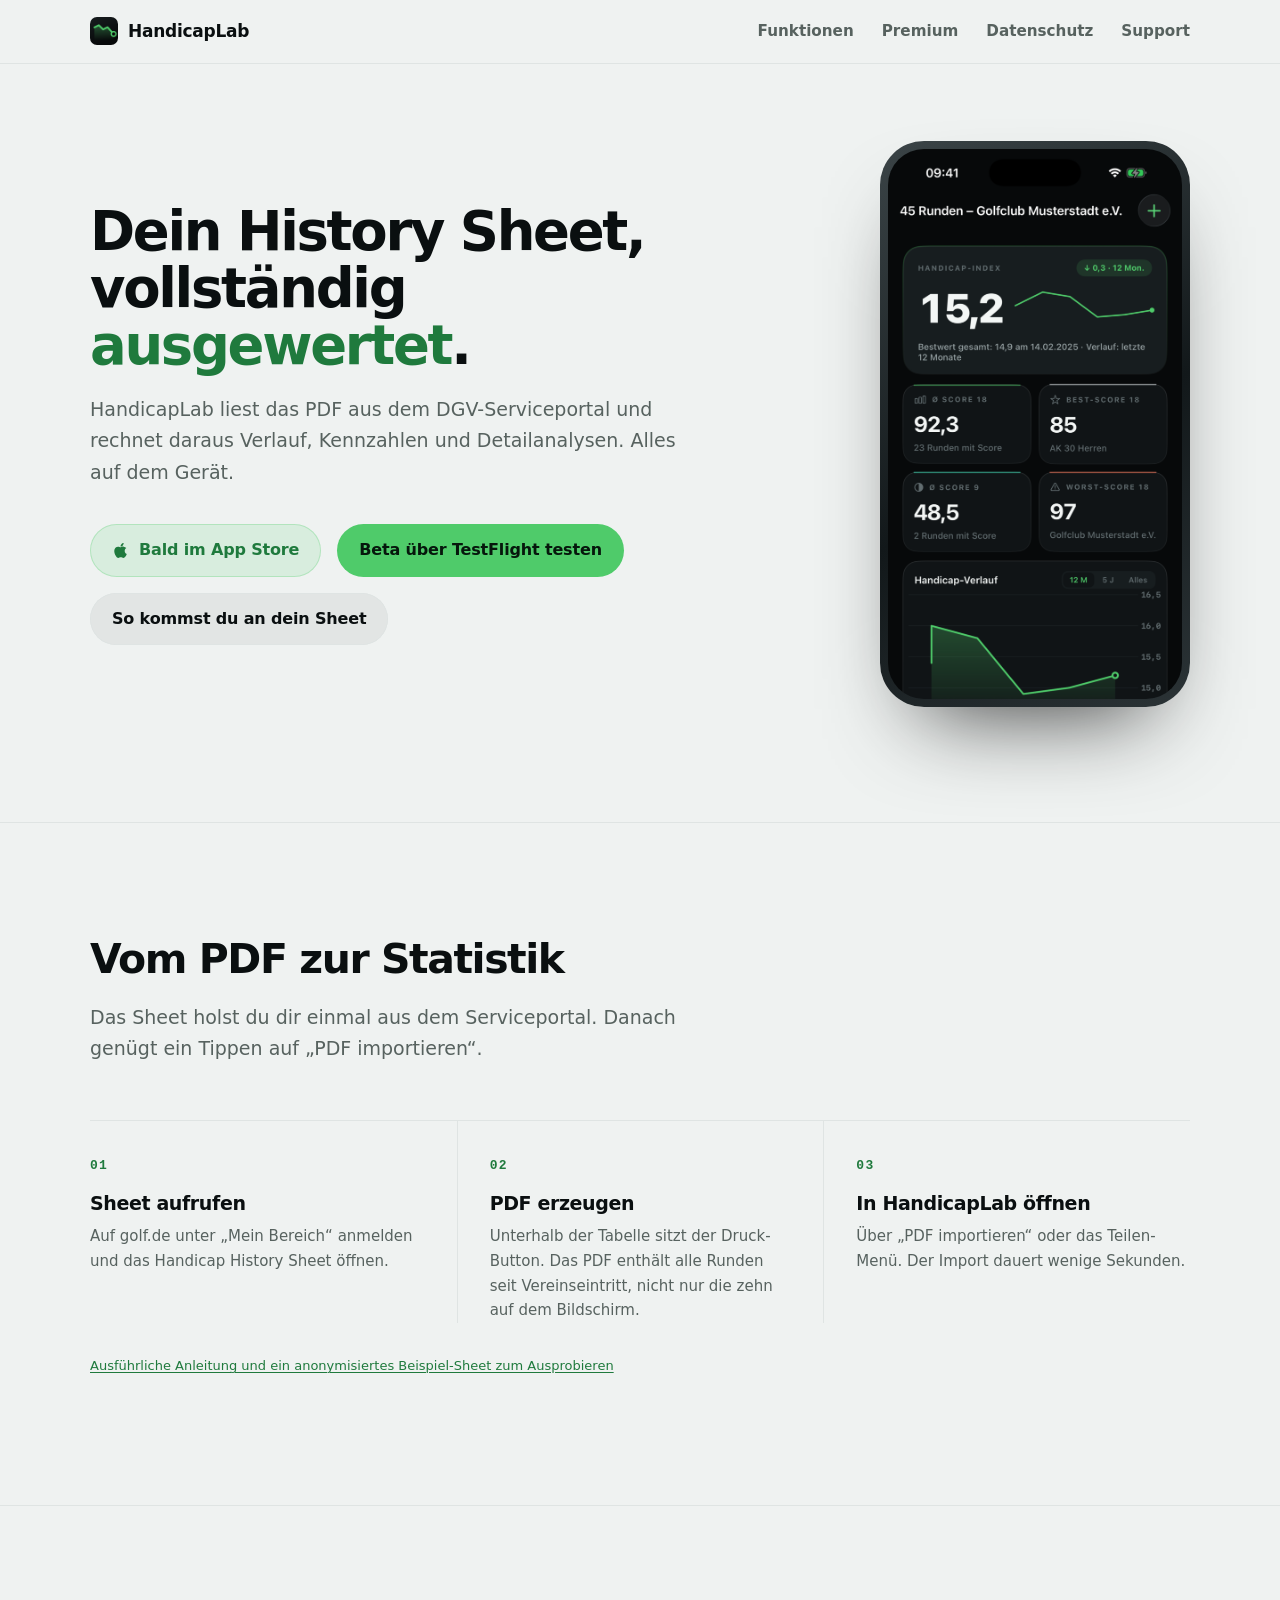
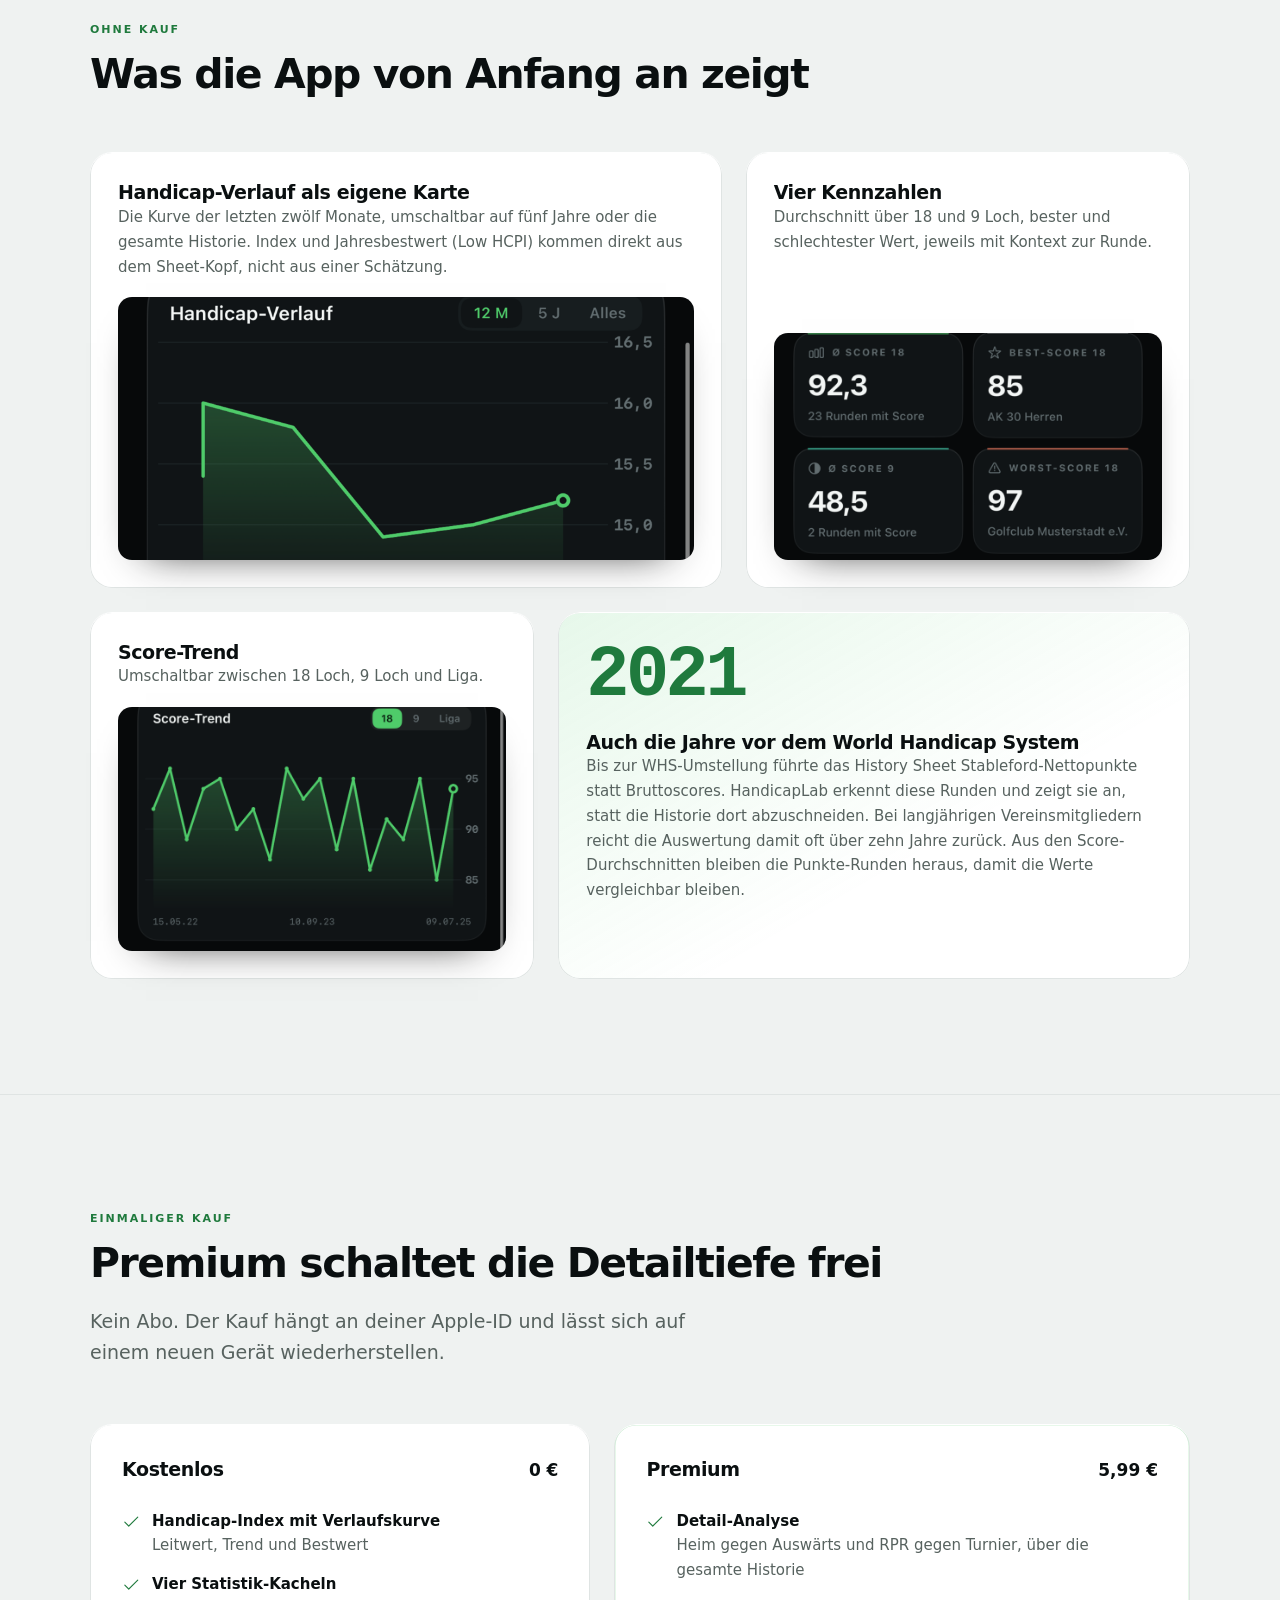
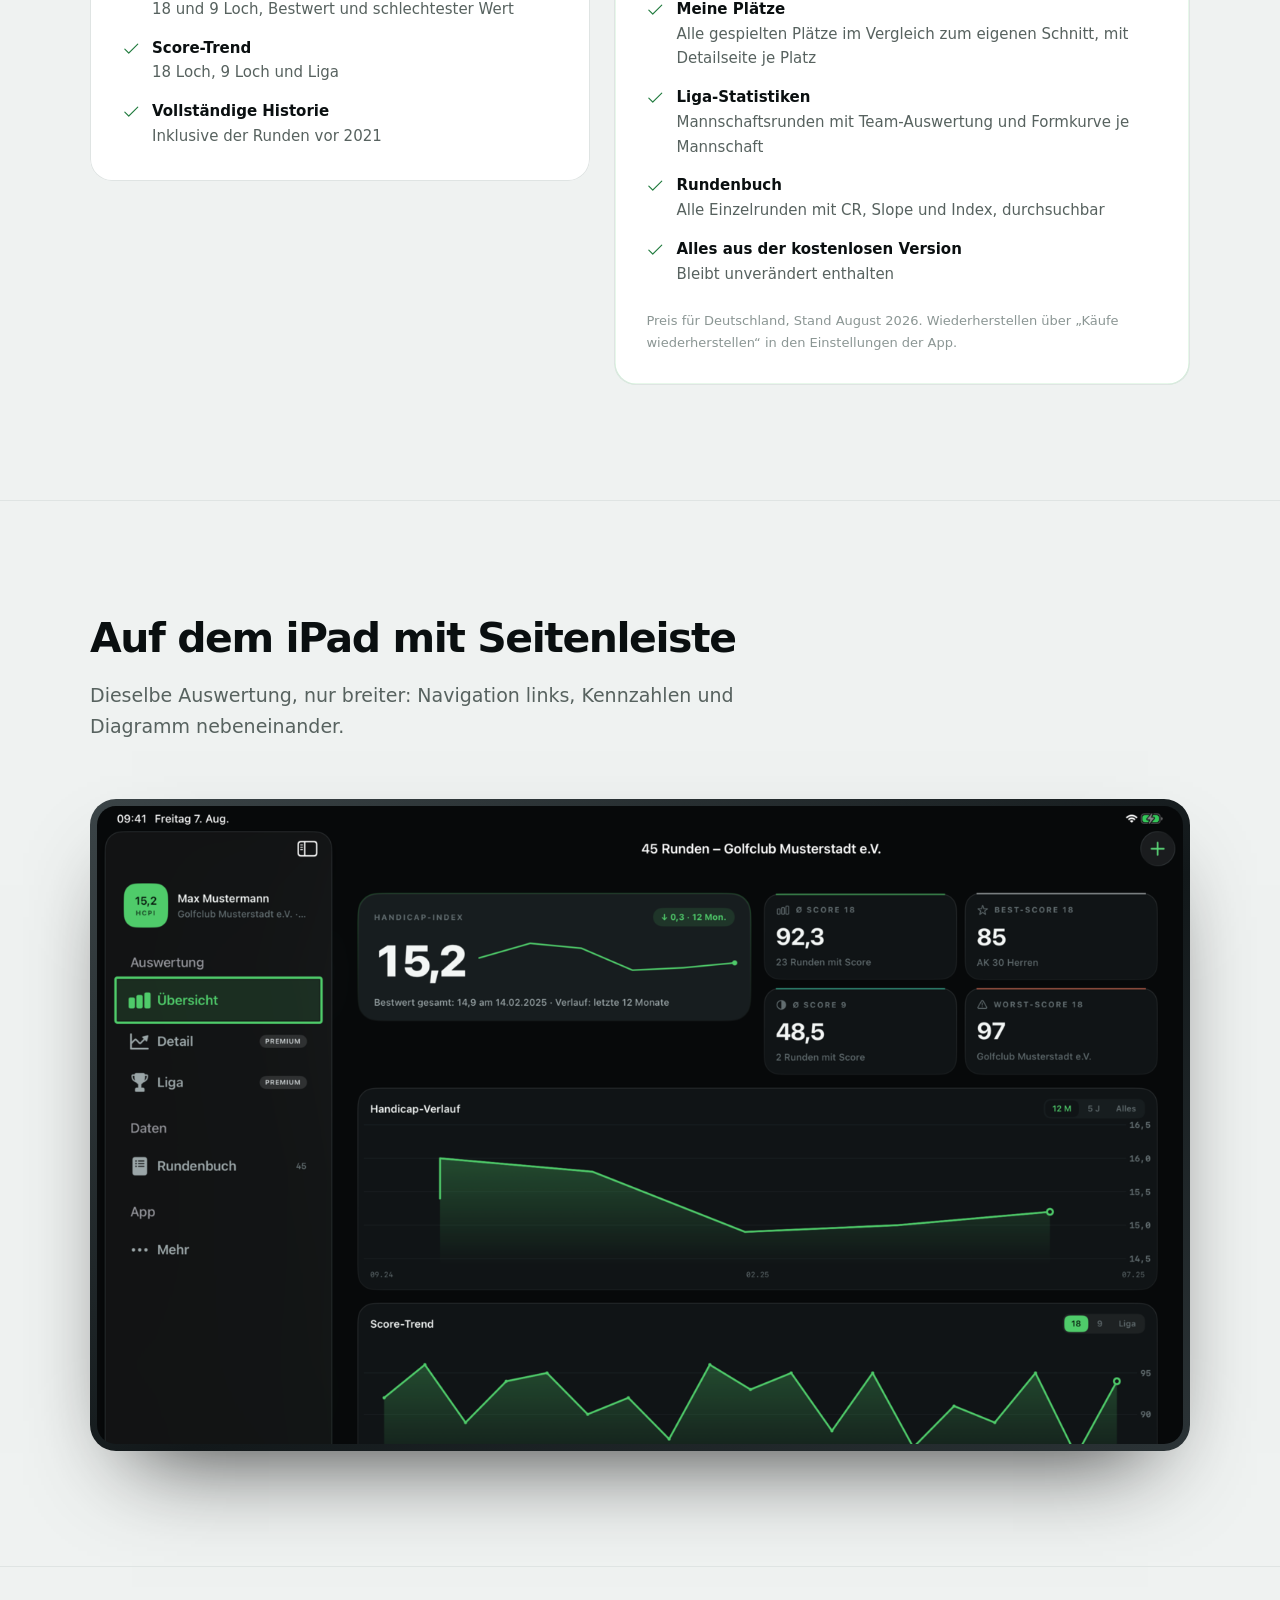
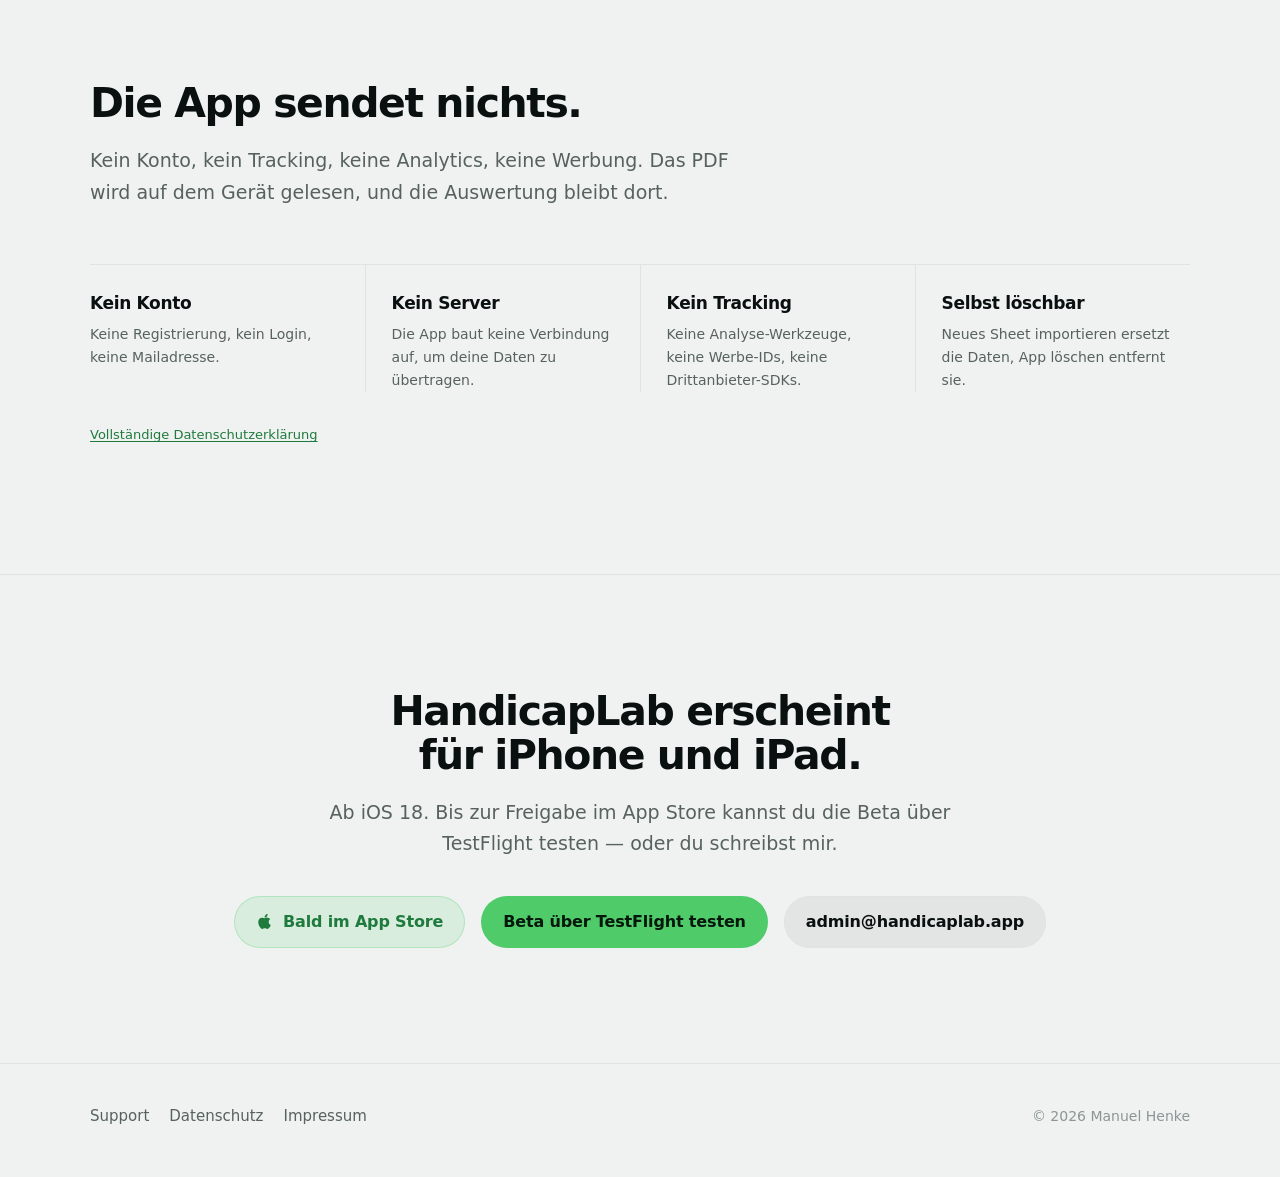
==== index.html @ 14c2784e "fix(web): Jahresbestwert statt Bestwert — Low HCPI ist die 365-Tage-Bestmarke Der zweite Wert im She" ====
<!doctype html>
<html lang="de">
<head>
<meta charset="utf-8">
<meta name="viewport" content="width=device-width,initial-scale=1">
<title>HandicapLab — Golf-Handicap im Überblick</title>
<meta name="description" content="HandicapLab liest dein DGV Handicap History Sheet aus und rechnet daraus deine Statistik: Handicap-Index, Verlaufskurve, Score-Trends und Rundenbuch. Vollständig offline auf iPhone und iPad.">
<link rel="canonical" href="https://handicaplab.app/">
<link rel="icon" href="assets/img/icon-512.png" type="image/png">
<link rel="apple-touch-icon" href="assets/img/icon-180.png">
<meta property="og:type" content="website">
<meta property="og:site_name" content="HandicapLab">
<meta property="og:title" content="HandicapLab — Golf-Handicap im Überblick">
<meta property="og:description" content="Dein DGV Handicap History Sheet, offline ausgewertet auf iPhone und iPad.">
<meta property="og:url" content="https://handicaplab.app/">
<meta property="og:image" content="https://handicaplab.app/assets/img/ipad-uebersicht.png">
<meta property="og:locale" content="de_DE">
<meta name="twitter:card" content="summary_large_image">
<link rel="stylesheet" href="assets/hl.css">
</head>
<body>

<header class="nav">
  <div class="shell">
    <a class="brand" href="./"><img src="assets/img/icon-512.png" alt="" width="28" height="28"><span>HandicapLab</span></a>
    <nav class="nav-links" aria-label="Seitenbereiche">
      <a href="#funktionen">Funktionen</a>
      <a href="#premium">Premium</a>
      <a href="#datenschutz" data-secondary>Datenschutz</a>
      <a href="./support.html">Support</a>
    </nav>
  </div>
</header>

<main>

  <!-- ── Hero ─────────────────────────────────────────────────────────── -->
  <section class="hero">
    <div class="shell">
      <div class="hero-copy rv">
        <h1>Dein History Sheet,<br>vollständig <span>ausgewertet</span>.</h1>
        <p class="lede">HandicapLab liest das PDF aus dem DGV-Serviceportal und rechnet
          daraus Verlauf, Kennzahlen und Detailanalysen. Alles auf dem Gerät.</p>
        <div class="hero-actions">
          <span class="status">
            <svg viewBox="0 0 384 512" fill="currentColor" aria-hidden="true"><path d="M318.7 268.7c-.2-36.7 16.4-64.4 50-84.8-18.8-26.9-47.2-41.7-84.7-44.6-35.5-2.8-74.3 20.7-88.5 20.7-15 0-49.4-19.7-76.4-19.7C63.3 141.2 4 184.8 4 273.5q0 39.3 14.4 81.2c12.8 36.7 59 126.7 107.2 125.2 25.2-.6 43-17.9 75.8-17.9 31.8 0 48.3 17.9 76.4 17.9 48.6-.7 90.4-82.5 102.6-119.3-65.2-30.7-61.7-90-61.7-91.9zm-56.6-164.2c27.3-32.4 24.8-61.9 24-72.5-24.1 1.4-52 16.4-67.9 34.9-17.5 19.8-27.8 44.3-25.6 71.9 26.1 2 49.9-11.4 69.5-34.3z"/></svg>
            Bald im App&nbsp;Store
          </span>
          <a class="btn btn-primary" href="https://testflight.apple.com/join/F59MrRtS">Beta über TestFlight testen</a>
          <a class="btn btn-ghost" href="./support.html">So kommst du an dein Sheet</a>
        </div>
      </div>
      <div class="hero-art rv" style="--i:1">
        <div class="device">
          <img src="assets/img/iphone-uebersicht.png" width="660" height="1235"
               alt="Übersicht in HandicapLab: Handicap-Index 15,2, vier Statistik-Kacheln und die Verlaufskarte über zwölf Monate.">
        </div>
      </div>
    </div>
  </section>

  <!-- ── Import ───────────────────────────────────────────────────────── -->
  <section id="import">
    <div class="shell">
      <div class="rv">
        <h2>Vom PDF zur Statistik</h2>
        <p class="lede">Das Sheet holst du dir einmal aus dem Serviceportal. Danach genügt
          ein Tippen auf „PDF importieren“.</p>
      </div>
      <div class="steps">
        <div class="step rv"><span class="n">01</span>
          <h3>Sheet aufrufen</h3>
          <p>Auf golf.de unter „Mein Bereich“ anmelden und das Handicap History Sheet öffnen.</p>
        </div>
        <div class="step rv" style="--i:1"><span class="n">02</span>
          <h3>PDF erzeugen</h3>
          <p>Unterhalb der Tabelle sitzt der Druck-Button. Das PDF enthält alle Runden seit
            Vereinseintritt, nicht nur die zehn auf dem Bildschirm.</p>
        </div>
        <div class="step rv" style="--i:2"><span class="n">03</span>
          <h3>In HandicapLab öffnen</h3>
          <p>Über „PDF importieren“ oder das Teilen-Menü. Der Import dauert wenige Sekunden.</p>
        </div>
      </div>
      <p class="tiny rv" style="margin-top:2rem"><a href="./support.html">Ausführliche Anleitung
        und ein anonymisiertes Beispiel-Sheet zum Ausprobieren</a></p>
    </div>
  </section>

  <!-- ── Funktionen (kostenlos) ───────────────────────────────────────── -->
  <section id="funktionen">
    <div class="shell">
      <div class="rv">
        <span class="eyebrow">Ohne Kauf</span>
        <h2>Was die App von Anfang an zeigt</h2>
      </div>
      <div class="bento">

        <article class="cell cell-lead rv">
          <div>
            <h3>Handicap-Verlauf als eigene Karte</h3>
            <p>Die Kurve der letzten zwölf Monate, umschaltbar auf fünf Jahre oder die gesamte Historie. Index und Jahresbestwert (Low HCPI) kommen direkt aus dem Sheet-Kopf, nicht aus einer Schätzung.</p>
          </div>
          <figure><img src="assets/img/crop-hcpi.png" width="900" height="410"
            alt="Handicap-Verlaufskarte: Kurve des Index über die letzten zwölf Monate."></figure>
        </article>

        <article class="cell cell-b rv" style="--i:1">
          <div>
            <h3>Vier Kennzahlen</h3>
            <p>Durchschnitt über 18 und 9 Loch, bester und schlechtester Wert, jeweils mit
              Kontext zur Runde.</p>
          </div>
          <figure><img src="assets/img/crop-kacheln.png" width="900" height="526"
            alt="Vier Statistik-Kacheln: Ø Score 18, bester 18, Ø Score 9 und schlechtester Wert."></figure>
        </article>

        <article class="cell cell-c rv" style="--i:2">
          <div>
            <h3>Score-Trend</h3>
            <p>Umschaltbar zwischen 18 Loch, 9 Loch und Liga.</p>
          </div>
          <figure><img src="assets/img/crop-trend.png" width="900" height="565"
            alt="Score-Trend-Diagramm mit Umschalter für 18 Loch, 9 Loch und Liga."></figure>
        </article>

        <article class="cell cell-d rv" style="--i:3">
          <span class="big mono">2021</span>
          <div>
            <h3>Auch die Jahre vor dem World Handicap System</h3>
            <p>Bis zur WHS-Umstellung führte das History Sheet Stableford-Nettopunkte statt
              Bruttoscores. HandicapLab erkennt diese Runden und zeigt sie an, statt die
              Historie dort abzuschneiden. Bei langjährigen Vereinsmitgliedern reicht die
              Auswertung damit oft über zehn Jahre zurück. Aus den Score-Durchschnitten
              bleiben die Punkte-Runden heraus, damit die Werte vergleichbar bleiben.</p>
          </div>
        </article>

      </div>
    </div>
  </section>

  <!-- ── Premium ──────────────────────────────────────────────────────── -->
  <section id="premium">
    <div class="shell">
      <div class="rv">
        <span class="eyebrow">Einmaliger Kauf</span>
        <h2>Premium schaltet die Detailtiefe frei</h2>
        <p class="lede">Kein Abo. Der Kauf hängt an deiner Apple-ID und lässt sich auf einem
          neuen Gerät wiederherstellen.</p>
      </div>
      <div class="plans">

        <div class="plan rv">
          <div class="plan-head">
            <h3>Kostenlos</h3>
            <span class="plan-price">0 €</span>
          </div>
          <ul>
            <li><svg viewBox="0 0 256 256" fill="currentColor" aria-hidden="true"><path d="M229.66,77.66l-128,128a8,8,0,0,1-11.32,0l-56-56a8,8,0,0,1,11.32-11.32L96,188.69,218.34,66.34a8,8,0,0,1,11.32,11.32Z"/></svg><span><b>Handicap-Index mit Verlaufskurve</b>Leitwert, Trend und Bestwert</span></li>
            <li><svg viewBox="0 0 256 256" fill="currentColor" aria-hidden="true"><path d="M229.66,77.66l-128,128a8,8,0,0,1-11.32,0l-56-56a8,8,0,0,1,11.32-11.32L96,188.69,218.34,66.34a8,8,0,0,1,11.32,11.32Z"/></svg><span><b>Vier Statistik-Kacheln</b>18 und 9 Loch, Bestwert und schlechtester Wert</span></li>
            <li><svg viewBox="0 0 256 256" fill="currentColor" aria-hidden="true"><path d="M229.66,77.66l-128,128a8,8,0,0,1-11.32,0l-56-56a8,8,0,0,1,11.32-11.32L96,188.69,218.34,66.34a8,8,0,0,1,11.32,11.32Z"/></svg><span><b>Score-Trend</b>18 Loch, 9 Loch und Liga</span></li>
            <li><svg viewBox="0 0 256 256" fill="currentColor" aria-hidden="true"><path d="M229.66,77.66l-128,128a8,8,0,0,1-11.32,0l-56-56a8,8,0,0,1,11.32-11.32L96,188.69,218.34,66.34a8,8,0,0,1,11.32,11.32Z"/></svg><span><b>Vollständige Historie</b>Inklusive der Runden vor 2021</span></li>
          </ul>
        </div>

        <div class="plan plan-premium rv" style="--i:1">
          <div class="plan-head">
            <h3>Premium</h3>
            <span class="plan-price">5,99 €</span>
          </div>
          <ul>
            <li><svg viewBox="0 0 256 256" fill="currentColor" aria-hidden="true"><path d="M229.66,77.66l-128,128a8,8,0,0,1-11.32,0l-56-56a8,8,0,0,1,11.32-11.32L96,188.69,218.34,66.34a8,8,0,0,1,11.32,11.32Z"/></svg><span><b>Detail-Analyse</b>Heim gegen Auswärts und RPR gegen Turnier, über die gesamte Historie</span></li>
            <li><svg viewBox="0 0 256 256" fill="currentColor" aria-hidden="true"><path d="M229.66,77.66l-128,128a8,8,0,0,1-11.32,0l-56-56a8,8,0,0,1,11.32-11.32L96,188.69,218.34,66.34a8,8,0,0,1,11.32,11.32Z"/></svg><span><b>Meine Plätze</b>Alle gespielten Plätze im Vergleich zum eigenen Schnitt, mit Detailseite je Platz</span></li>
            <li><svg viewBox="0 0 256 256" fill="currentColor" aria-hidden="true"><path d="M229.66,77.66l-128,128a8,8,0,0,1-11.32,0l-56-56a8,8,0,0,1,11.32-11.32L96,188.69,218.34,66.34a8,8,0,0,1,11.32,11.32Z"/></svg><span><b>Liga-Statistiken</b>Mannschaftsrunden mit Team-Auswertung und Formkurve je Mannschaft</span></li>
            <li><svg viewBox="0 0 256 256" fill="currentColor" aria-hidden="true"><path d="M229.66,77.66l-128,128a8,8,0,0,1-11.32,0l-56-56a8,8,0,0,1,11.32-11.32L96,188.69,218.34,66.34a8,8,0,0,1,11.32,11.32Z"/></svg><span><b>Rundenbuch</b>Alle Einzelrunden mit CR, Slope und Index, durchsuchbar</span></li>
            <li><svg viewBox="0 0 256 256" fill="currentColor" aria-hidden="true"><path d="M229.66,77.66l-128,128a8,8,0,0,1-11.32,0l-56-56a8,8,0,0,1,11.32-11.32L96,188.69,218.34,66.34a8,8,0,0,1,11.32,11.32Z"/></svg><span><b>Alles aus der kostenlosen Version</b>Bleibt unverändert enthalten</span></li>
          </ul>
          <p class="plan-note">Preis für Deutschland, Stand August 2026. Wiederherstellen über
            „Käufe wiederherstellen“ in den Einstellungen der App.</p>
        </div>

      </div>
    </div>
  </section>

  <!-- ── iPad ─────────────────────────────────────────────────────────── -->
  <section id="ipad">
    <div class="shell">
      <div class="wide-head rv">
        <h2>Auf dem iPad mit Seitenleiste</h2>
        <p class="lede">Dieselbe Auswertung, nur breiter: Navigation links, Kennzahlen und
          Diagramm nebeneinander.</p>
      </div>
      <div class="wide-art rv" style="--i:1">
        <div class="device device-wide">
          <img src="assets/img/ipad-uebersicht.png" width="1440" height="846"
               alt="HandicapLab auf dem iPad: Seitenleiste mit Navigation, rechts Handicap-Index, Statistik-Kacheln und darunter Verlaufs- und Score-Trend-Diagramme.">
        </div>
      </div>
    </div>
  </section>

  <!-- ── Datenschutz ──────────────────────────────────────────────────── -->
  <section id="datenschutz">
    <div class="shell">
      <div class="rv" style="max-width:44rem">
        <h2>Die App sendet nichts.</h2>
        <p class="lede">Kein Konto, kein Tracking, keine Analytics, keine Werbung. Das PDF wird
          auf dem Gerät gelesen, und die Auswertung bleibt dort.</p>
      </div>
      <div class="facts">
        <div class="fact rv"><b>Kein Konto</b><span>Keine Registrierung, kein Login, keine Mailadresse.</span></div>
        <div class="fact rv" style="--i:1"><b>Kein Server</b><span>Die App baut keine Verbindung auf, um deine Daten zu übertragen.</span></div>
        <div class="fact rv" style="--i:2"><b>Kein Tracking</b><span>Keine Analyse-Werkzeuge, keine Werbe-IDs, keine Drittanbieter-SDKs.</span></div>
        <div class="fact rv" style="--i:3"><b>Selbst löschbar</b><span>Neues Sheet importieren ersetzt die Daten, App löschen entfernt sie.</span></div>
      </div>
      <p class="tiny rv" style="margin-top:2rem"><a href="./datenschutz.html">Vollständige
        Datenschutzerklärung</a></p>
    </div>
  </section>

  <!-- ── Abschluss ────────────────────────────────────────────────────── -->
  <section class="close">
    <div class="shell">
      <div class="rv">
        <h2>HandicapLab erscheint für iPhone und iPad.</h2>
        <p class="lede">Ab iOS 18. Bis zur Freigabe im App Store kannst du die Beta über TestFlight testen — oder du schreibst mir.</p>
        <div class="hero-actions">
          <span class="status">
            <svg viewBox="0 0 384 512" fill="currentColor" aria-hidden="true"><path d="M318.7 268.7c-.2-36.7 16.4-64.4 50-84.8-18.8-26.9-47.2-41.7-84.7-44.6-35.5-2.8-74.3 20.7-88.5 20.7-15 0-49.4-19.7-76.4-19.7C63.3 141.2 4 184.8 4 273.5q0 39.3 14.4 81.2c12.8 36.7 59 126.7 107.2 125.2 25.2-.6 43-17.9 75.8-17.9 31.8 0 48.3 17.9 76.4 17.9 48.6-.7 90.4-82.5 102.6-119.3-65.2-30.7-61.7-90-61.7-91.9zm-56.6-164.2c27.3-32.4 24.8-61.9 24-72.5-24.1 1.4-52 16.4-67.9 34.9-17.5 19.8-27.8 44.3-25.6 71.9 26.1 2 49.9-11.4 69.5-34.3z"/></svg>
            Bald im App&nbsp;Store
          </span>
          <a class="btn btn-primary" href="https://testflight.apple.com/join/F59MrRtS">Beta über TestFlight testen</a>
          <a class="btn btn-ghost" href="mailto:admin@handicaplab.app?subject=HandicapLab">admin@handicaplab.app</a>
        </div>
      </div>
    </div>
  </section>

</main>

<footer class="foot">
  <div class="shell">
    <div class="foot-links">
      <a href="./support.html">Support</a>
      <a href="./datenschutz.html">Datenschutz</a>
      <a href="./impressum.html">Impressum</a>
    </div>
    <small>© 2026 Manuel Henke</small>
  </div>
</footer>

<script>
// Einblenden beim Scrollen: markiert Abschnitte, sobald sie ins Bild kommen.
// Zweck ist Hierarchie beim Lesen, nicht Dekoration — deshalb einmalig und
// bei prefers-reduced-motion komplett aus (CSS zeigt dann alles sofort).
(function () {
  var items = document.querySelectorAll('.rv');
  if (!('IntersectionObserver' in window) ||
      window.matchMedia('(prefers-reduced-motion: reduce)').matches) {
    items.forEach(function (el) { el.classList.add('in'); });
    return;
  }
  var io = new IntersectionObserver(function (entries) {
    entries.forEach(function (e) {
      if (e.isIntersecting) { e.target.classList.add('in'); io.unobserve(e.target); }
    });
  }, { threshold: 0.15, rootMargin: '0px 0px -8% 0px' });
  items.forEach(function (el) { io.observe(el); });
})();
</script>

</body>
</html>
---- assets/hl.css ----
/* ==========================================================================
   HandicapLab — Website
   Design-System „Range x Fairway Gruen". Dark ist der Leitmodus, Light die
   Ableitung. Fairway Gruen ist der einzige Signalton: Marke, Aktiv-Zustand,
   Verbesserung. Kein Systemblau, keine zweite Aktionsfarbe.

   Radien-Regel (eine, ueberall): Karten und Bento-Zellen 22px, Flaechen
   innerhalb einer Karte 14px, alles Interaktive voll gerundet (Pill).
   Geraeterahmen 44px aussen / 36px innen (aussen minus Polsterung).
   ========================================================================== */

:root {
  --font: -apple-system, BlinkMacSystemFont, "SF Pro Text", "SF Pro Display", system-ui, sans-serif;
  --mono: ui-monospace, "SF Mono", SFMono-Regular, Menlo, monospace;

  /* Graphit — Dark, Leitmodus */
  --base: #07090A;  --surf: #101416;  --surf2: #171D1F;  --line: #232B2E;
  --ink:  #F3F6F5;  --ink2: #9BA6A8;  --ink3: #626D70;

  /* Fairway Gruen */
  --acc: #4FCB6A;        /* Flaeche, in beiden Modi identisch */
  --acc-ink: #06170C;    /* einzige Schriftfarbe auf der Flaeche */
  --acc-text: #4FCB6A;   /* Fairway als Schrift/Linie — Dark */
  --acc-07: rgba(79, 203, 106, .07);
  --acc-14: rgba(79, 203, 106, .14);
  --acc-28: rgba(79, 203, 106, .28);

  --hair: inset 0 0 0 1px rgba(255, 255, 255, .055);
  --lift: inset 0 1px 0 rgba(255, 255, 255, .06), inset 0 0 0 1px rgba(255, 255, 255, .04);
  --wash: rgba(255, 255, 255, .06);

  --r-card: 22px;
  --r-in: 14px;
  --r-pill: 999px;

  --shell: 1180px;
  --gap: clamp(1rem, 2.2vw, 1.5rem);
  --sec: clamp(4.5rem, 9vw, 8rem);

  color-scheme: dark light;
}

@media (prefers-color-scheme: light) {
  :root {
    --base: #EFF2F1;  --surf: #FFFFFF;  --surf2: #F7F9F8;  --line: #DFE4E3;
    --ink:  #0A0F10;  --ink2: #57625F;  --ink3: #8B9694;
    --acc-text: #1F7A3D;   /* R4: Fairway als Schrift nur so im Hellmodus */
    --hair: inset 0 0 0 1px #DFE4E3;
    --lift: inset 0 1px 0 #fff, inset 0 0 0 1px #DFE4E3;
    --wash: rgba(10, 15, 16, .055);
  }
}

*, *::before, *::after { box-sizing: border-box; }

html { -webkit-text-size-adjust: 100%; scroll-behavior: smooth; }
@media (prefers-reduced-motion: reduce) { html { scroll-behavior: auto; } }

body {
  margin: 0;
  background: var(--base);
  color: var(--ink);
  font-family: var(--font);
  font-size: 17px;
  line-height: 1.65;
  -webkit-font-smoothing: antialiased;
}

img { max-width: 100%; height: auto; display: block; }
.mono { font-family: var(--mono); font-variant-numeric: tabular-nums; }

a { color: var(--acc-text); text-decoration-thickness: 1px; text-underline-offset: .18em; }
a:hover { color: var(--ink); }

:focus-visible {
  outline: 2px solid var(--acc-text);
  outline-offset: 3px;
  border-radius: 4px;
}

.shell { max-width: var(--shell); margin: 0 auto; padding: 0 clamp(1.25rem, 4vw, 2.5rem); }
.sr-only {
  position: absolute; width: 1px; height: 1px; padding: 0; margin: -1px;
  overflow: hidden; clip: rect(0 0 0 0); white-space: nowrap; border: 0;
}

/* ---------- Navigation: eine Zeile, 64px ---------------------------------- */

.nav {
  position: sticky; top: 0; z-index: 20;
  height: 64px;
  background: color-mix(in srgb, var(--base) 82%, transparent);
  backdrop-filter: saturate(180%) blur(14px);
  -webkit-backdrop-filter: saturate(180%) blur(14px);
  border-bottom: 1px solid var(--line);
}
.nav .shell { height: 100%; display: flex; align-items: center; justify-content: space-between; gap: 1.5rem; }

.brand { display: inline-flex; align-items: center; gap: .625rem; color: var(--ink); text-decoration: none; font-weight: 660; letter-spacing: -.015em; }
.brand img { width: 28px; height: 28px; border-radius: 7px; }

.nav-links { display: flex; align-items: center; gap: clamp(1rem, 2.5vw, 1.75rem); }
.nav-links a { color: var(--ink2); text-decoration: none; font-size: .95rem; font-weight: 560; white-space: nowrap; transition: color .2s ease; }
.nav-links a:hover { color: var(--ink); }

@media (max-width: 560px) {
  .nav-links a[data-secondary] { display: none; }
  /* Auf schmalen Screens quetscht space-between die Brand in die Links:
     der Name fliegt raus, das Icon bleibt als Marke. */
  .brand { flex-shrink: 0; }
  .brand span { display: none; }
}

/* ---------- Bausteine ----------------------------------------------------- */

.eyebrow {
  display: block;
  font-size: .6875rem; letter-spacing: .18em; text-transform: uppercase;
  font-weight: 700; color: var(--acc-text); margin: 0 0 .875rem;
}

h1, h2, h3 { margin: 0; font-weight: 720; letter-spacing: -.035em; line-height: 1.06; }
/* Hero-Headline ist fuenf Woerter lang und bricht auf zwei Zeilen. Die
   Obergrenze der Skala ist danach bemessen, nicht umgekehrt. */
h1 { font-size: clamp(2.15rem, 4.3vw, 3.4rem); letter-spacing: -.042em; line-height: 1.05; }
h2 { font-size: clamp(1.75rem, 3.2vw, 2.6rem); }
h3 { font-size: 1.1875rem; letter-spacing: -.02em; line-height: 1.3; }

.lede { font-size: clamp(1.0625rem, 1.5vw, 1.1875rem); color: var(--ink2); max-width: 54ch; margin: 1.25rem 0 0; }
.muted { color: var(--ink2); }
.tiny { font-size: .8125rem; color: var(--ink3); }

section { padding: var(--sec) 0; }
section + section { border-top: 1px solid var(--line); }

/* Buttons — alles Interaktive ist voll gerundet */
.btn {
  display: inline-flex; align-items: center; gap: .625rem;
  padding: .8125rem 1.375rem;
  border-radius: var(--r-pill);
  font-size: 1rem; font-weight: 660; letter-spacing: -.01em;
  text-decoration: none; white-space: nowrap; border: 0; cursor: pointer;
  transition: transform .18s ease, background-color .2s ease, color .2s ease;
}
.btn:active { transform: translateY(1px); }
.btn-primary { background: var(--acc); color: var(--acc-ink); }
.btn-primary:hover { background: #3FBC5B; color: var(--acc-ink); }
.btn-ghost { background: var(--wash); color: var(--ink); box-shadow: var(--hair); }
.btn-ghost:hover { background: var(--surf2); color: var(--ink); }
.btn svg { width: 18px; height: 18px; flex: none; }

/* Statusmarke statt Store-Badge, solange die App nicht freigegeben ist */
.status {
  display: inline-flex; align-items: center; gap: .625rem;
  padding: .8125rem 1.375rem;
  border-radius: var(--r-pill);
  background: var(--acc-14);
  box-shadow: inset 0 0 0 1px var(--acc-28);
  color: var(--acc-text);
  font-size: 1rem; font-weight: 660; letter-spacing: -.01em; white-space: nowrap;
}
.status svg { width: 17px; height: 17px; flex: none; }

.card { background: var(--surf); border-radius: var(--r-card); box-shadow: var(--lift); padding: clamp(1.375rem, 2.4vw, 1.875rem); }

/* Geraeterahmen — konzentrisch: 44px aussen, 8px Polsterung, 36px innen.
   Das Geraet bleibt in beiden Modi dunkel: es ist eine Produktabbildung,
   kein Seitenhintergrund. */
.device { border-radius: 44px; padding: 8px; background: linear-gradient(150deg, #3B4447, #12181A 55%, #2B3336); box-shadow: 0 44px 90px -42px rgba(0, 0, 0, .8), 0 0 0 1px rgba(255, 255, 255, .05); }
.device img { border-radius: 36px; }
.device-wide { border-radius: 26px; padding: 7px; }
.device-wide img { border-radius: 19px; }

/* ---------- Hero: asymmetrischer Split ------------------------------------ */

.hero { padding: clamp(3rem, 6vw, 5.5rem) 0 var(--sec); border-top: 0; }
.hero .shell {
  display: grid; grid-template-columns: minmax(0, 1.15fr) minmax(0, .85fr);
  gap: clamp(2rem, 5vw, 4.5rem); align-items: center;
}
.hero-copy { max-width: 37rem; }
.hero h1 span { color: var(--acc-text); }
.hero-actions { display: flex; flex-wrap: wrap; align-items: center; gap: 1rem; margin-top: 2.25rem; }
.hero-art { justify-self: end; width: 100%; max-width: 310px; }

@media (max-width: 900px) {
  .hero .shell { grid-template-columns: 1fr; }
  .hero-art { justify-self: center; max-width: 290px; }
}

/* ---------- Schrittfolge -------------------------------------------------- */

.steps { display: grid; grid-template-columns: repeat(3, 1fr); gap: 0; margin-top: clamp(2.5rem, 5vw, 3.5rem); }
.step { padding: 1.75rem clamp(1.25rem, 2.5vw, 2rem) 0; border-top: 1px solid var(--line); }
.step + .step { border-left: 1px solid var(--line); }
.step:first-child { padding-left: 0; }
.step:last-child { padding-right: 0; }
.step .n { font-family: var(--mono); font-size: .8125rem; font-weight: 700; color: var(--acc-text); letter-spacing: .1em; }
.step h3 { margin: .875rem 0 .5rem; }
.step p { margin: 0; color: var(--ink2); font-size: .9375rem; }

@media (max-width: 760px) {
  .steps { grid-template-columns: 1fr; }
  .step { padding: 1.5rem 0 0; }
  .step + .step { border-left: 0; }
}

/* ---------- Bento --------------------------------------------------------- */

.bento { display: grid; grid-template-columns: repeat(12, 1fr); gap: var(--gap); margin-top: clamp(2.5rem, 5vw, 3.5rem); }
.cell { background: var(--surf); border-radius: var(--r-card); box-shadow: var(--lift); padding: clamp(1.375rem, 2.2vw, 1.75rem); display: flex; flex-direction: column; gap: 1.125rem; }
.cell h3 { letter-spacing: -.022em; }
.cell p { margin: 0; color: var(--ink2); font-size: .9375rem; }
.cell figure { margin: auto 0 0; }
.cell figure img { border-radius: var(--r-in); box-shadow: 0 18px 40px -28px rgba(0, 0, 0, .9); }

.cell-lead { grid-column: span 7; }
.cell-b { grid-column: span 5; }
.cell-c { grid-column: span 5; }
.cell-d { grid-column: span 7; background: linear-gradient(150deg, var(--acc-14), transparent 62%), var(--surf); }
.cell-d .big { font-family: var(--mono); font-size: clamp(3rem, 7vw, 4.5rem); font-weight: 700; letter-spacing: -.05em; line-height: 1; color: var(--acc-text); }

@media (max-width: 860px) {
  .cell-lead, .cell-b, .cell-c, .cell-d { grid-column: span 12; }
}

/* ---------- Historie: Aussage ueber zwei Spalten -------------------------- */

.claim { display: grid; grid-template-columns: minmax(0, 1fr) minmax(0, 1fr); gap: clamp(2rem, 5vw, 4rem); align-items: start; }
.claim p { color: var(--ink2); margin: 0 0 1rem; }
.claim p:last-child { margin-bottom: 0; }
.claim-col { padding-top: .5rem; }

@media (max-width: 800px) { .claim { grid-template-columns: 1fr; } }

/* ---------- Premium: Vergleich zweier Spalten ----------------------------- */

.plans { display: grid; grid-template-columns: minmax(0, 1fr) minmax(0, 1.15fr); gap: var(--gap); margin-top: clamp(2.5rem, 5vw, 3.5rem); align-items: start; }
.plan { background: var(--surf); border-radius: var(--r-card); box-shadow: var(--lift); padding: clamp(1.5rem, 2.6vw, 2rem); }
.plan-premium { box-shadow: var(--lift), inset 0 0 0 1.5px var(--acc-28); }
.plan-head { display: flex; align-items: baseline; justify-content: space-between; gap: 1rem; flex-wrap: wrap; }
.plan-price { font-size: 1.0625rem; font-weight: 700; color: var(--ink); font-variant-numeric: tabular-nums; }
.plan ul { list-style: none; margin: 1.5rem 0 0; padding: 0; display: grid; gap: .875rem; }
.plan li { display: flex; gap: .75rem; align-items: flex-start; font-size: .9375rem; color: var(--ink2); }
.plan li b { color: var(--ink); font-weight: 620; display: block; }
.plan li svg { width: 18px; height: 18px; flex: none; margin-top: .2em; color: var(--acc-text); }
.plan-note { margin: 1.5rem 0 0; font-size: .8125rem; color: var(--ink3); }

@media (max-width: 800px) { .plans { grid-template-columns: 1fr; } }

/* ---------- iPad ---------------------------------------------------------- */

.wide-head { max-width: 46rem; }
.wide-art { margin-top: clamp(2.5rem, 5vw, 3.5rem); }

/* ---------- Datenschutz-Aussage ------------------------------------------- */

.facts { display: grid; grid-template-columns: repeat(4, 1fr); gap: 0; margin-top: clamp(2.5rem, 5vw, 3.5rem); }
.fact { border-top: 1px solid var(--line); padding: 1.5rem clamp(1rem, 2vw, 1.75rem) 0; }
.fact + .fact { border-left: 1px solid var(--line); }
.fact:first-child { padding-left: 0; }
.fact:last-child { padding-right: 0; }
.fact b { display: block; font-size: 1.0625rem; font-weight: 660; letter-spacing: -.02em; }
.fact span { display: block; margin-top: .375rem; font-size: .875rem; color: var(--ink2); }

@media (max-width: 780px) {
  .facts { grid-template-columns: 1fr 1fr; }
  .fact:nth-child(3) { padding-left: 0; border-left: 0; }
}
@media (max-width: 460px) {
  .facts { grid-template-columns: 1fr; }
  .fact { padding: 1.25rem 0 0; border-left: 0 !important; }
}

/* ---------- Abschluss ----------------------------------------------------- */

.close { text-align: center; }
.close h2 { max-width: 20ch; margin: 0 auto; }
.close .lede { margin-left: auto; margin-right: auto; }
.close .hero-actions { justify-content: center; }

/* ---------- Fliesstext (Rechts- und Hilfeseiten) -------------------------- */

.page { padding: clamp(3rem, 6vw, 4.5rem) 0 clamp(4rem, 8vw, 6rem); }
.prose { max-width: 40rem; }
.prose h1 { font-size: clamp(2rem, 4vw, 2.75rem); }
.prose h2 { font-size: 1.25rem; letter-spacing: -.02em; margin: 2.75rem 0 .75rem; }
.prose p, .prose li { color: var(--ink2); }
.prose p { margin: 0 0 1rem; }
.prose ol, .prose ul { padding-left: 1.25rem; margin: 0 0 1rem; display: grid; gap: .625rem; }
.prose strong, .prose b { color: var(--ink); font-weight: 620; }
.prose .stamp { font-size: .9375rem; color: var(--ink3); margin: .75rem 0 2.5rem; }
.prose .callout { background: var(--surf); border-radius: var(--r-card); box-shadow: var(--lift); padding: 1.25rem 1.5rem; margin: 1.75rem 0; }
.prose .callout p:last-child { margin-bottom: 0; }

/* ---------- Fusszeile ----------------------------------------------------- */

.foot { border-top: 1px solid var(--line); padding: 2.5rem 0 3rem; }
.foot .shell { display: flex; flex-wrap: wrap; gap: 1rem 2rem; align-items: center; justify-content: space-between; }
.foot-links { display: flex; flex-wrap: wrap; gap: 1.25rem; }
.foot a { color: var(--ink2); text-decoration: none; font-size: .9375rem; }
.foot a:hover { color: var(--ink); }
.foot small { color: var(--ink3); font-size: .875rem; }

/* ---------- Einblenden beim Scrollen -------------------------------------- */

.rv { opacity: 0; transform: translateY(18px); transition: opacity .7s cubic-bezier(.16, 1, .3, 1), transform .7s cubic-bezier(.16, 1, .3, 1); transition-delay: calc(var(--i, 0) * 70ms); }
.rv.in { opacity: 1; transform: none; }

@media (prefers-reduced-motion: reduce) {
  .rv { opacity: 1; transform: none; transition: none; }
  .btn { transition: none; }
  .btn:active { transform: none; }
}

/* Screenshots in der Support-Anleitung */
.prose figure.shot { margin: 1.25rem 0 1.75rem; }
.prose figure.shot img { display: block; width: 100%; max-width: 24rem; height: auto; border-radius: 12px; box-shadow: var(--hair); }
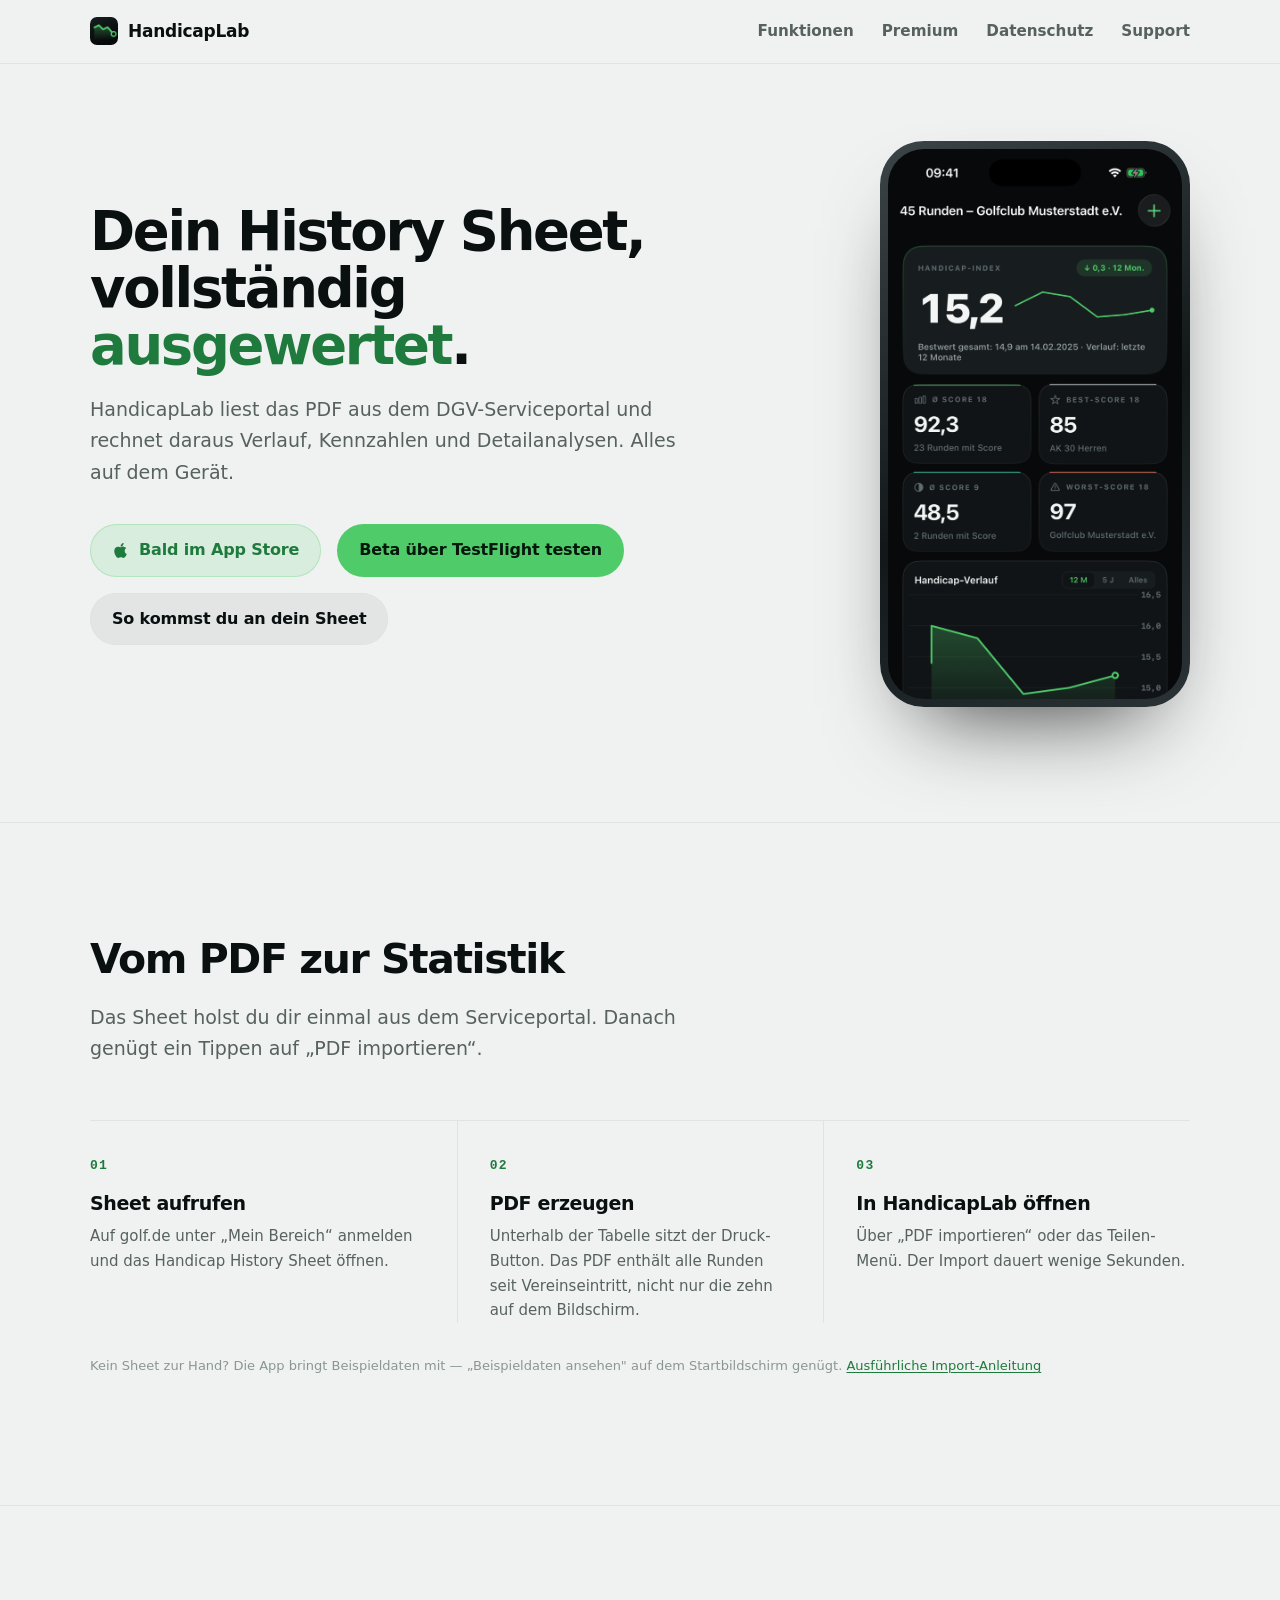
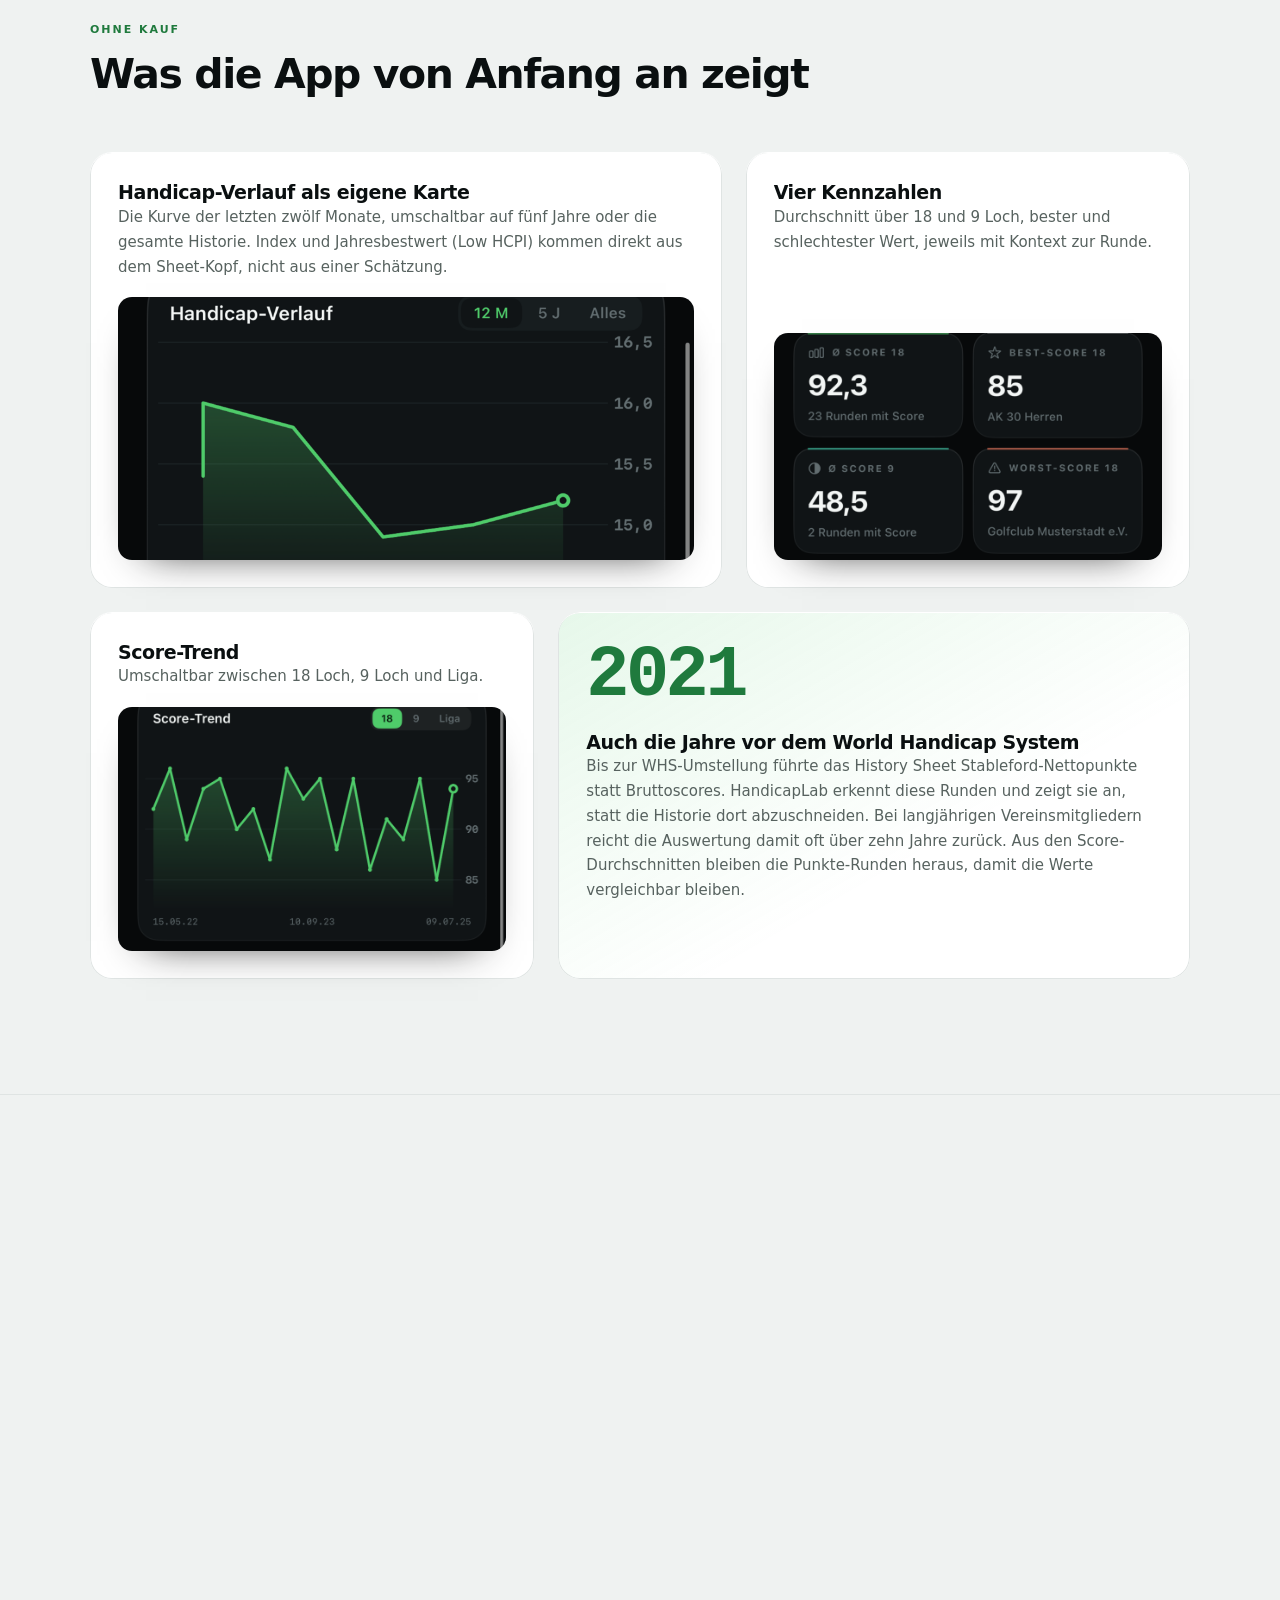
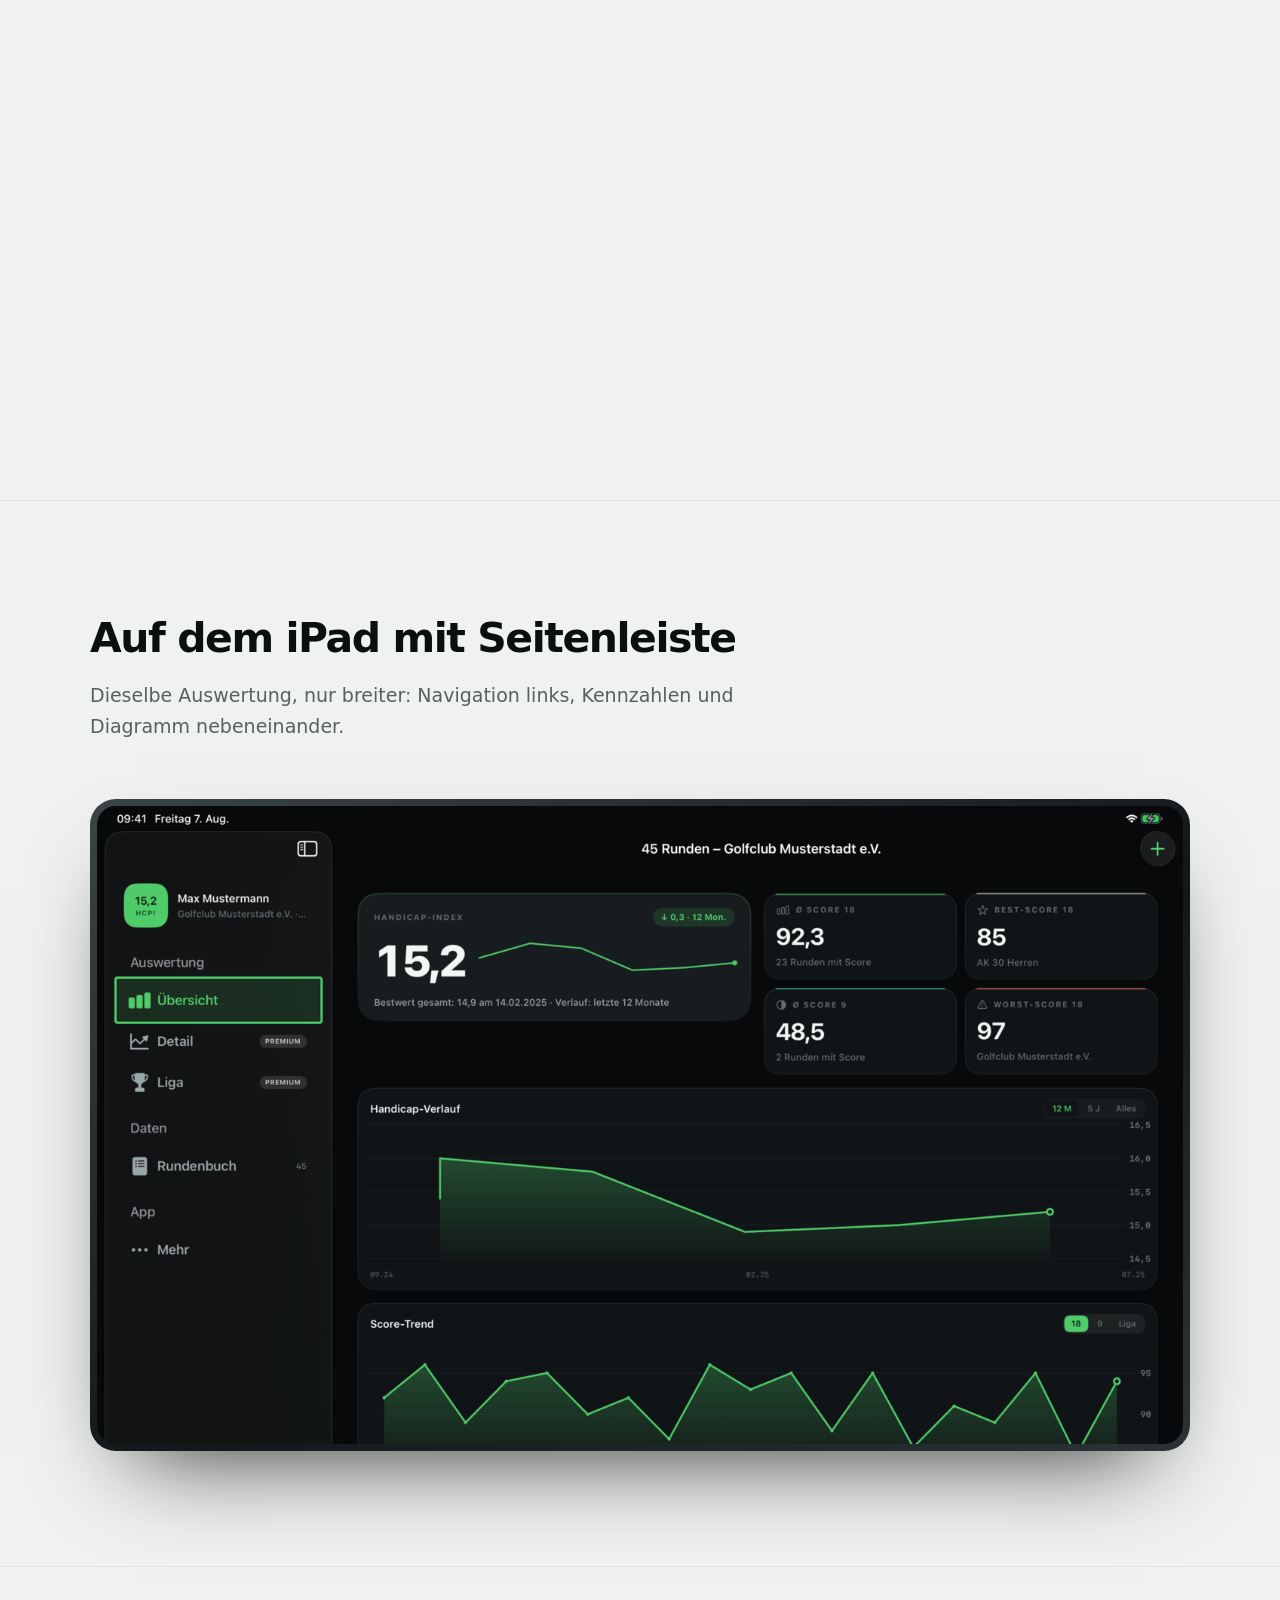
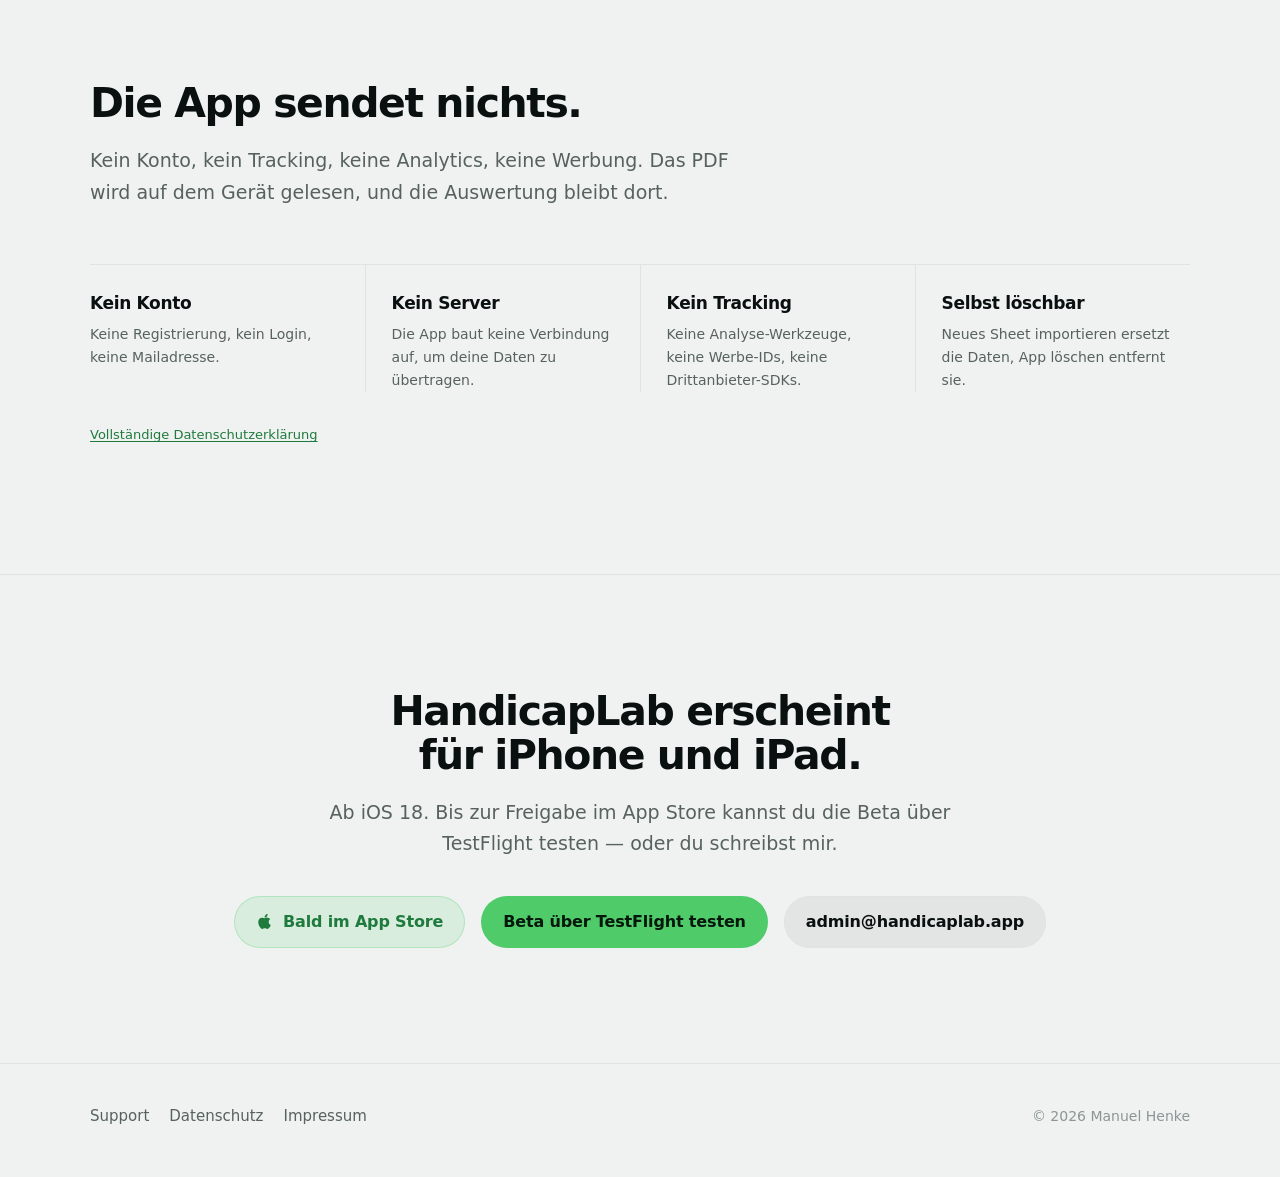
==== commit 698db343: "feat(web): Demo-Modus als niedrigsten Einstieg benennen Das Beispiel-Sheet stand nur versteckt im Fl" ====
--- a/index.html
+++ b/index.html
@@ -82,8 +82,9 @@
           <p>Über „PDF importieren“ oder das Teilen-Menü. Der Import dauert wenige Sekunden.</p>
         </div>
       </div>
-      <p class="tiny rv" style="margin-top:2rem"><a href="./support.html">Ausführliche Anleitung
-        und ein anonymisiertes Beispiel-Sheet zum Ausprobieren</a></p>
+      <p class="tiny rv" style="margin-top:2rem">Kein Sheet zur Hand? Die App bringt Beispieldaten
+        mit — „Beispieldaten ansehen" auf dem Startbildschirm genügt.
+        <a href="./support.html">Ausführliche Import-Anleitung</a></p>
     </div>
   </section>
 
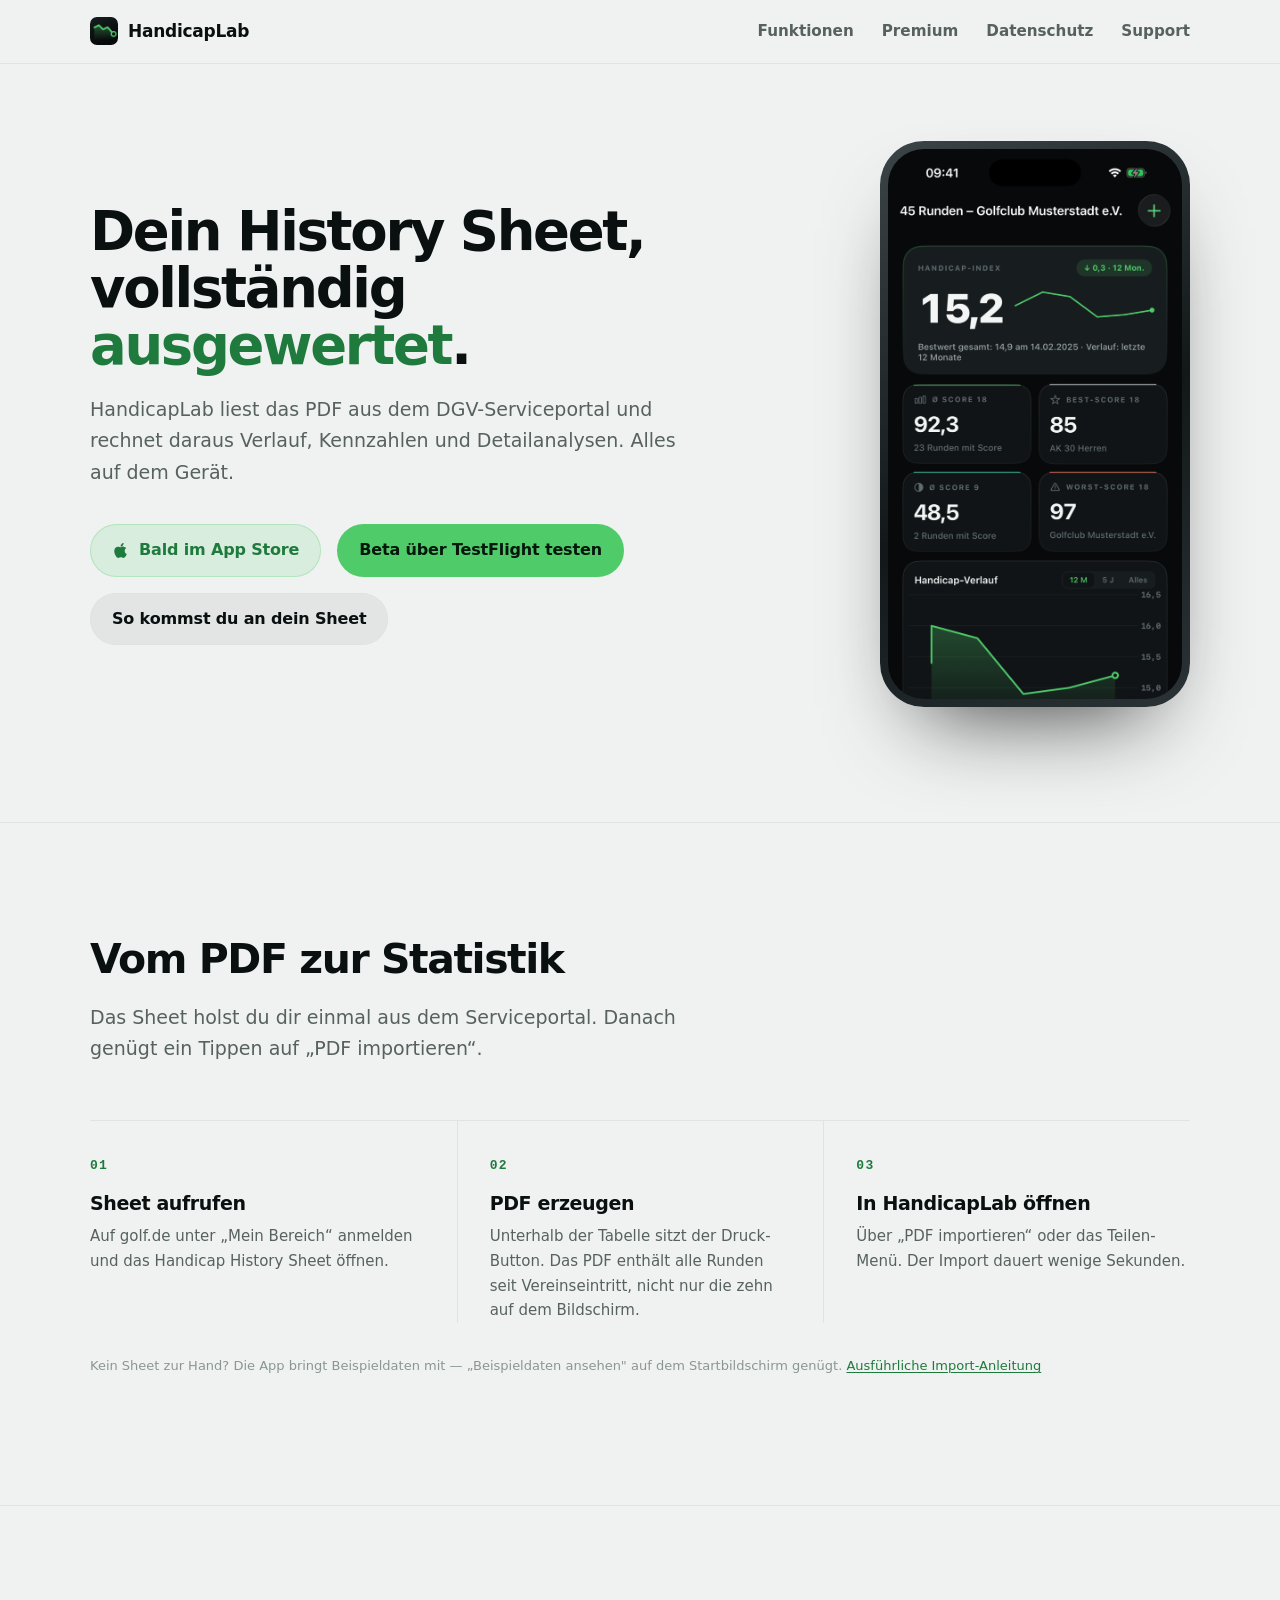
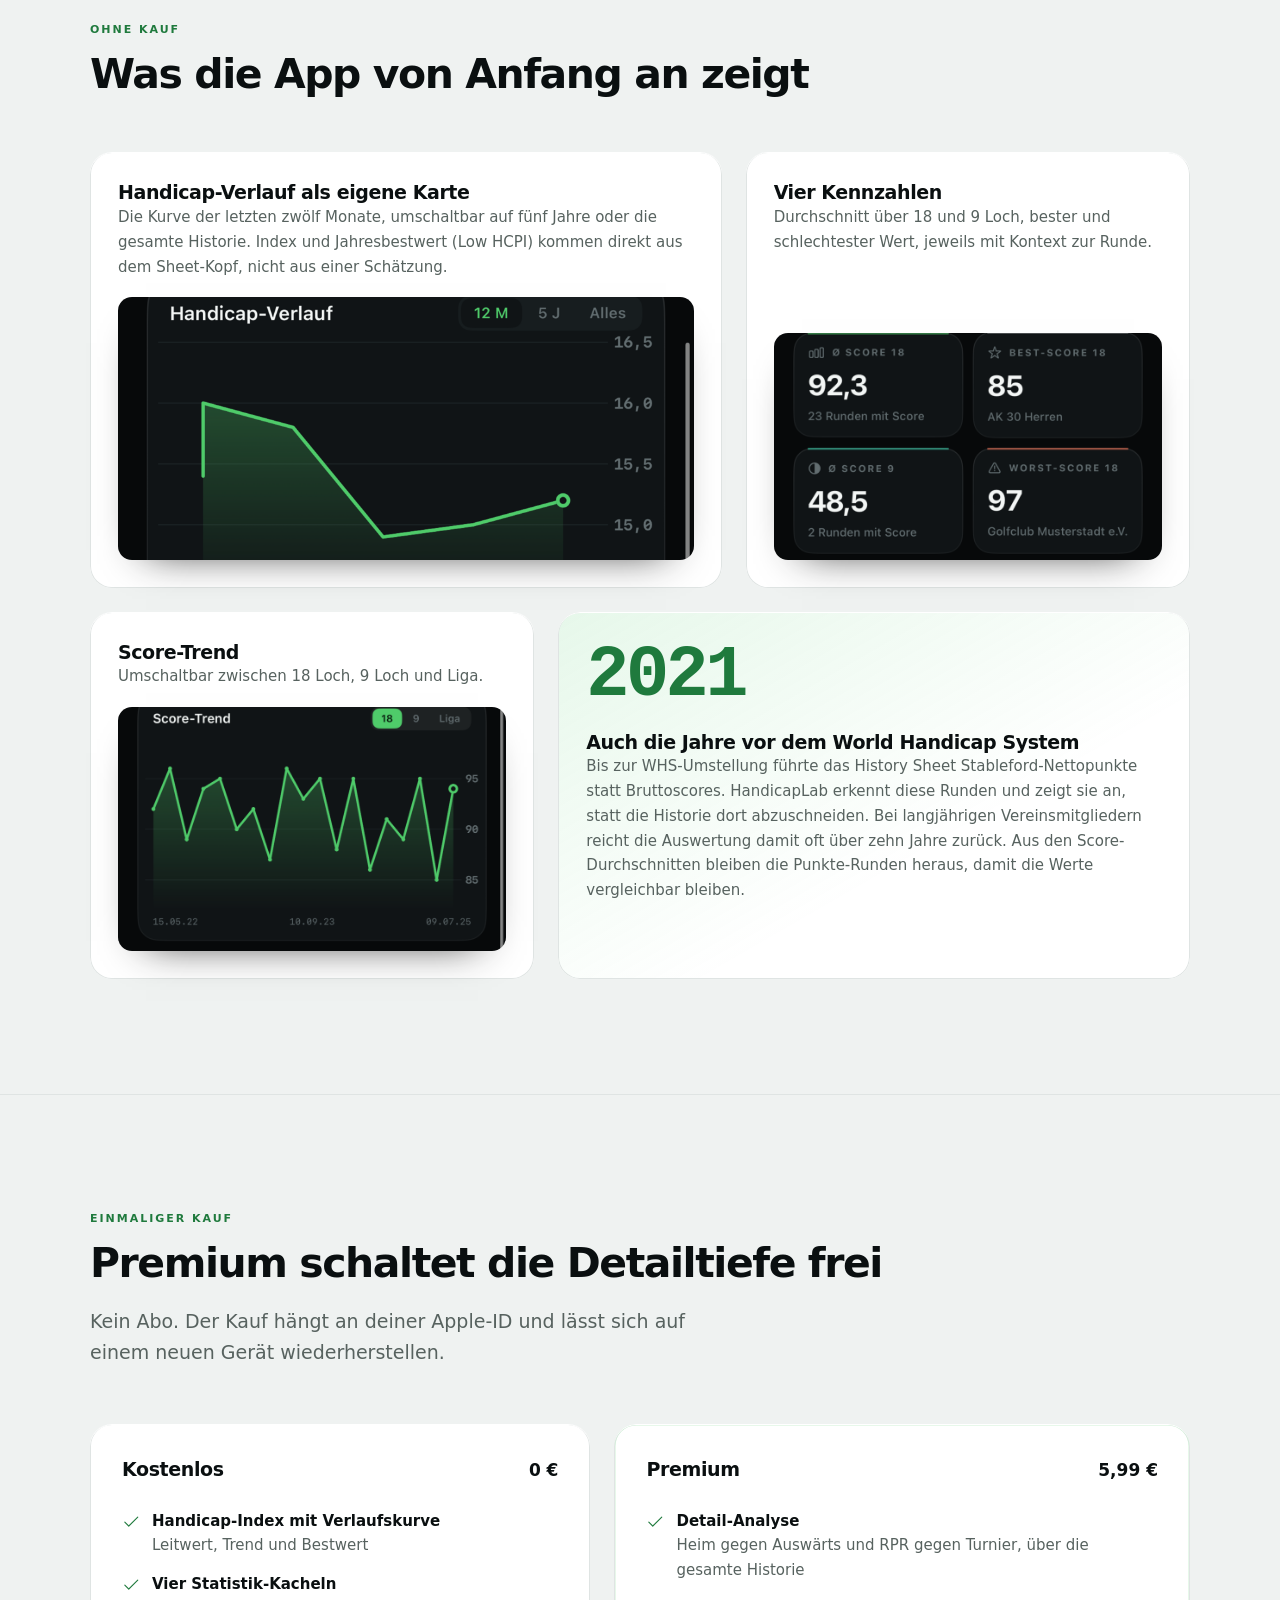
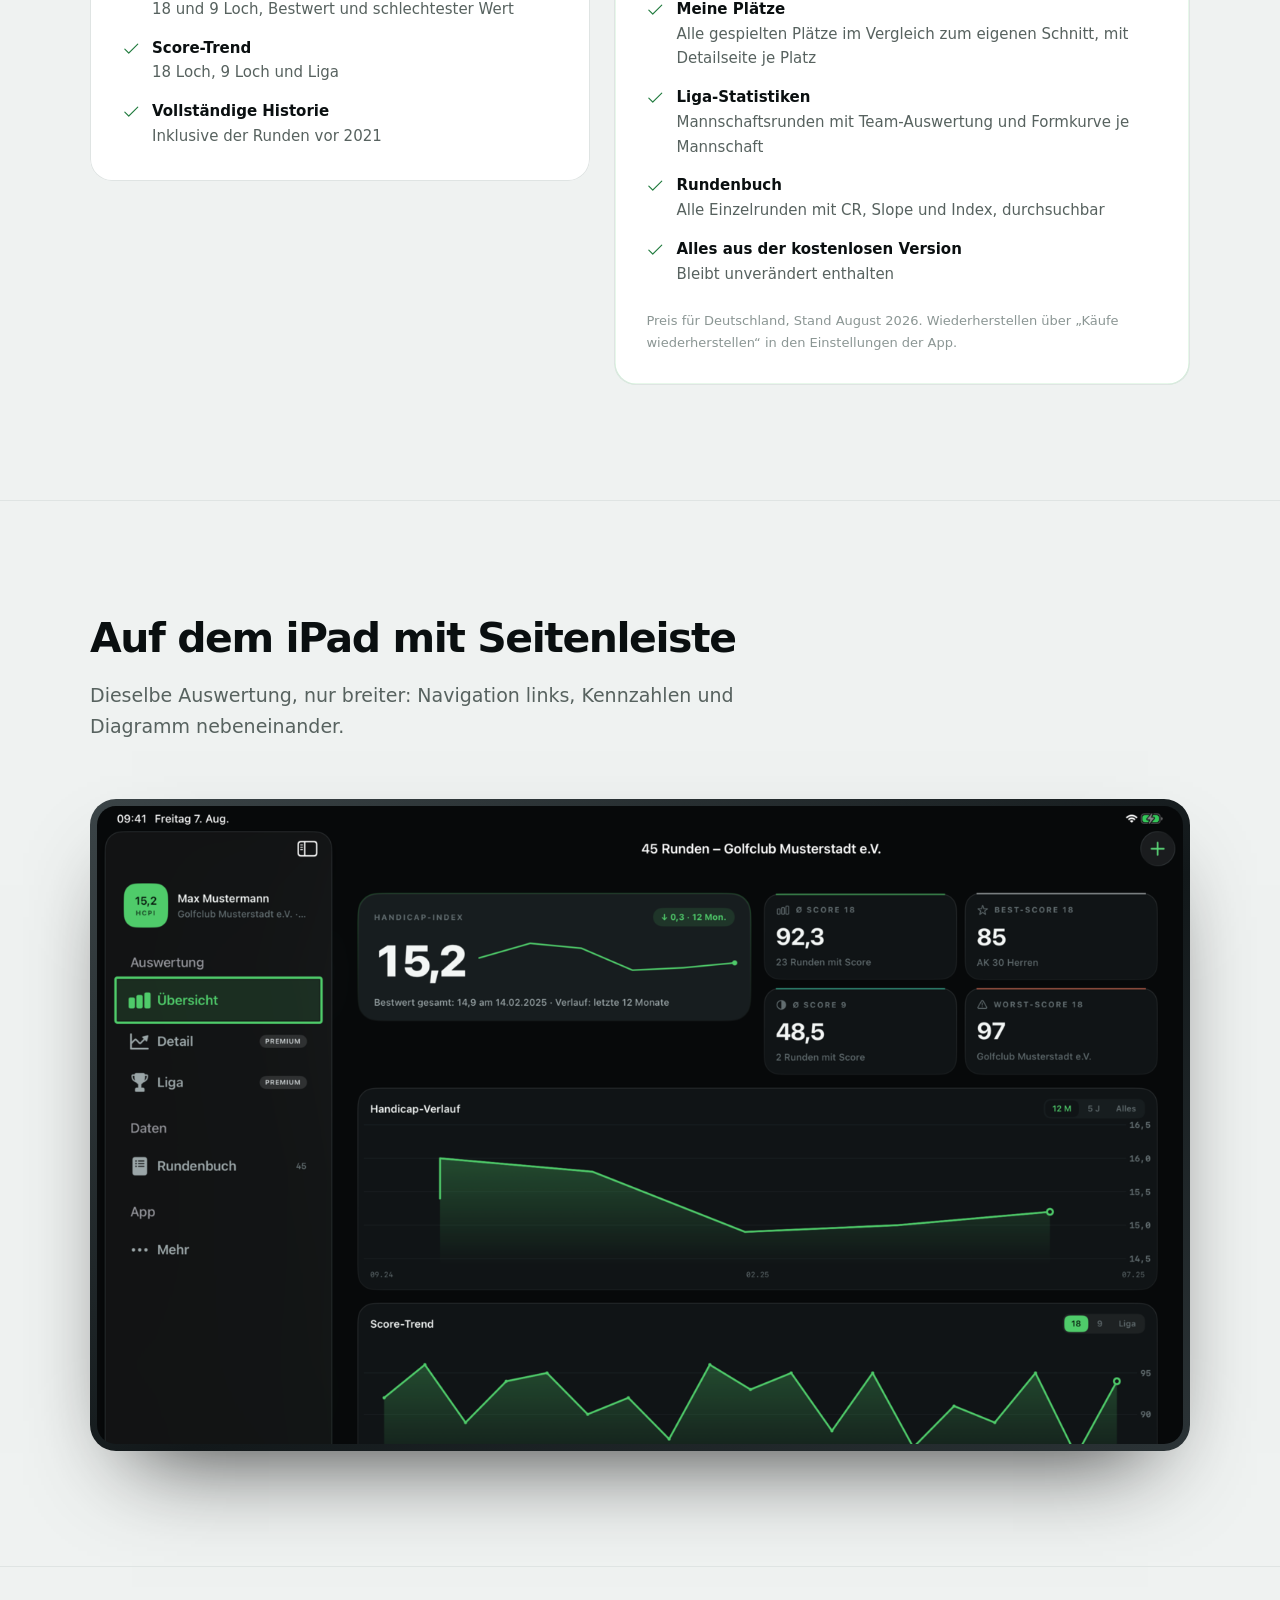
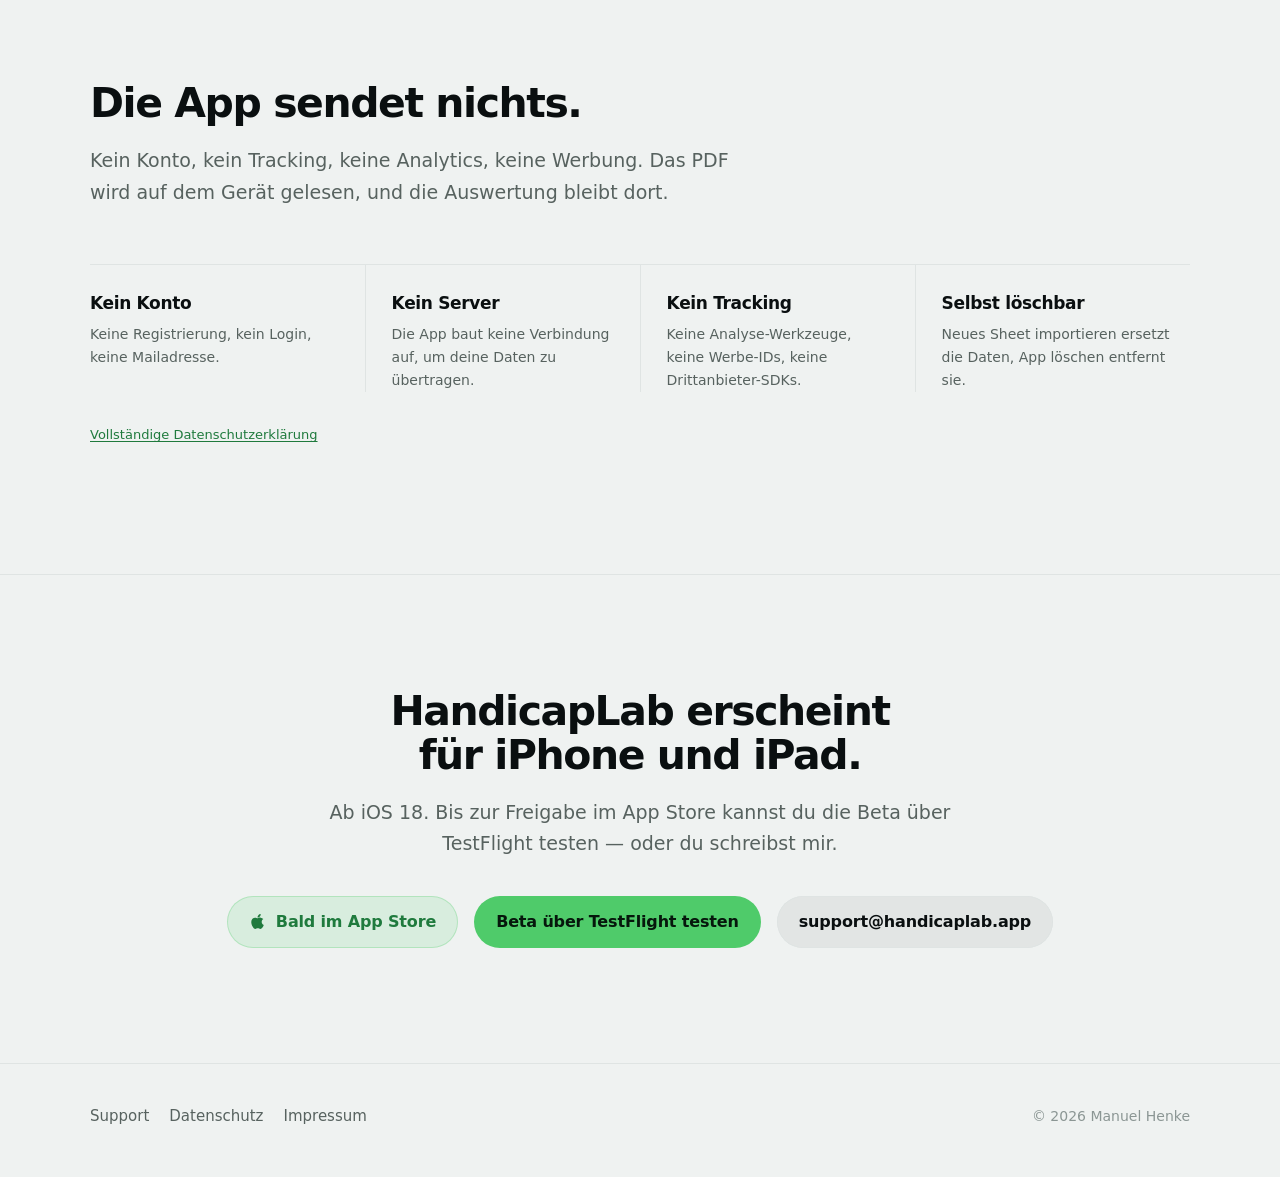
==== commit 70d4009d: "chore(web): Kontaktadresse auf support@handicaplab.app umstellen" ====
--- a/index.html
+++ b/index.html
@@ -233,7 +233,7 @@
             Bald im App&nbsp;Store
           </span>
           <a class="btn btn-primary" href="https://testflight.apple.com/join/F59MrRtS">Beta über TestFlight testen</a>
-          <a class="btn btn-ghost" href="mailto:admin@handicaplab.app?subject=HandicapLab">admin@handicaplab.app</a>
+          <a class="btn btn-ghost" href="mailto:support@handicaplab.app?subject=HandicapLab">support@handicaplab.app</a>
         </div>
       </div>
     </div>
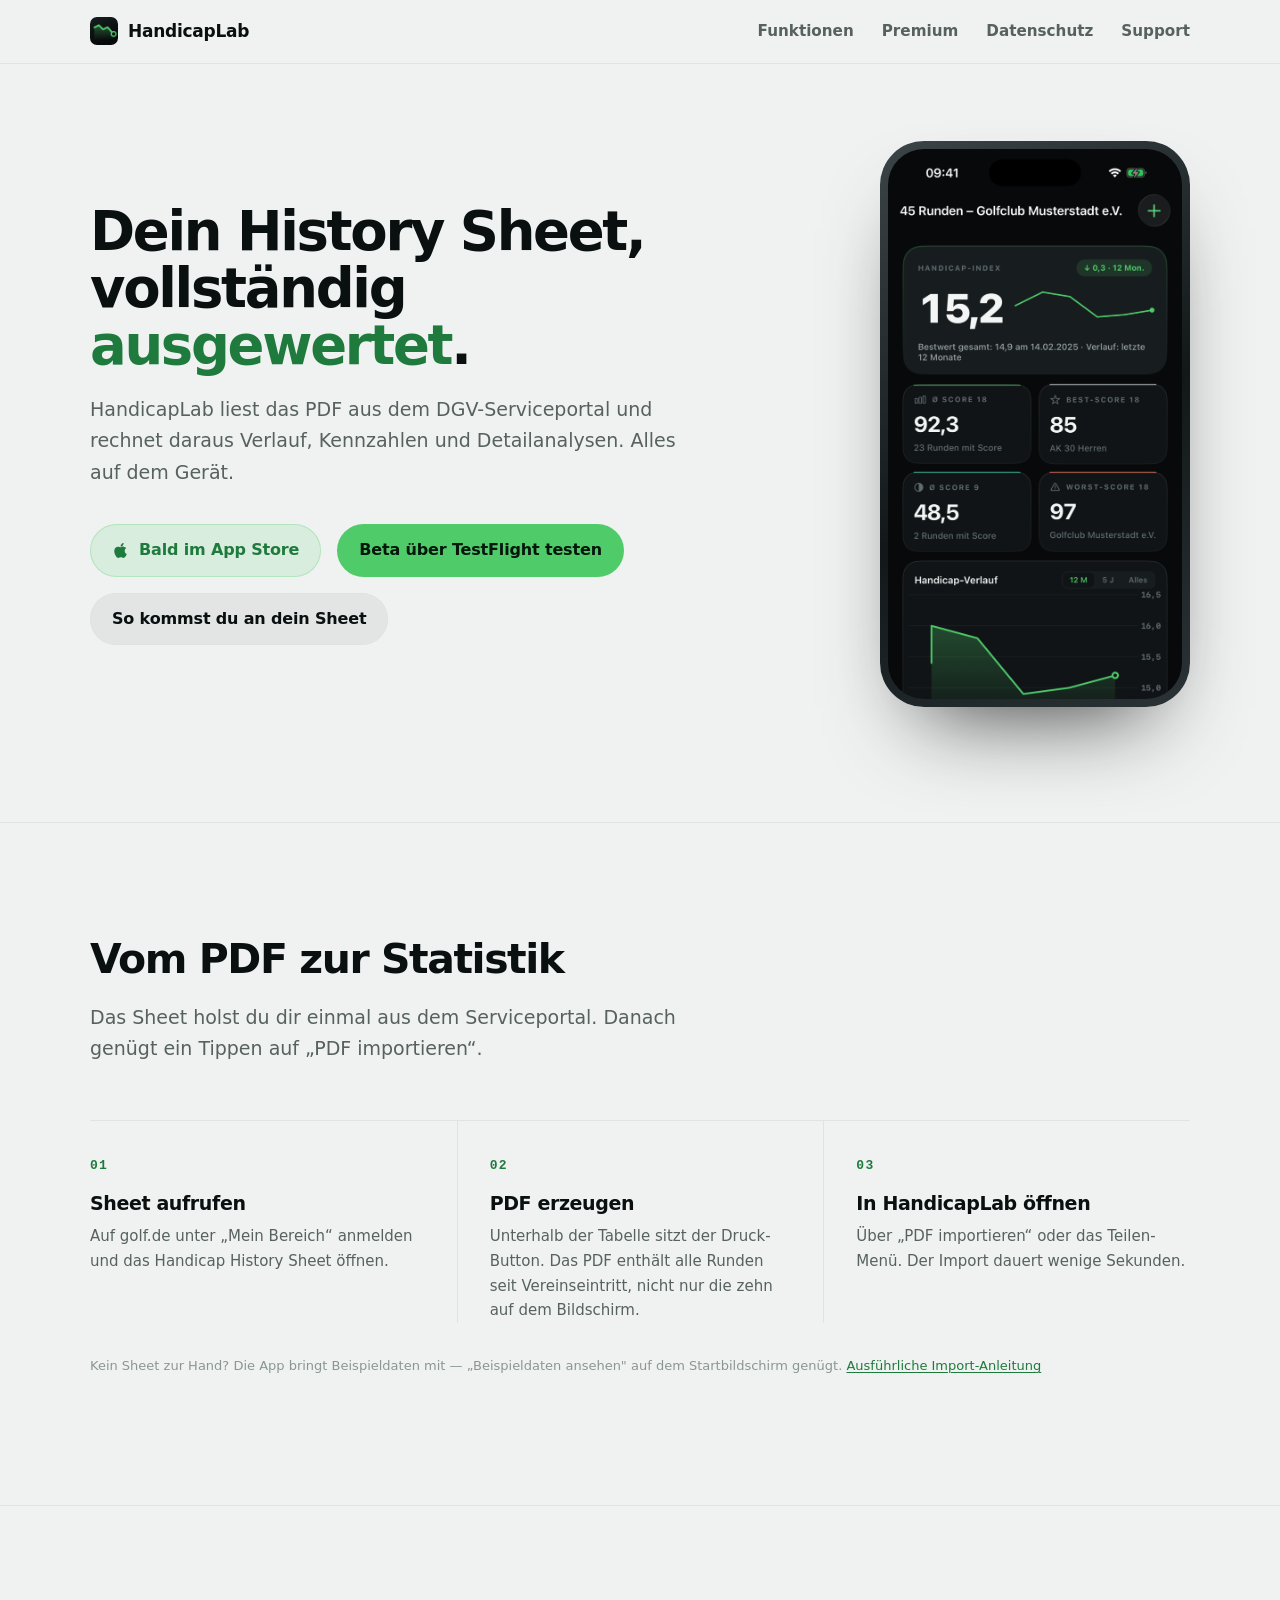
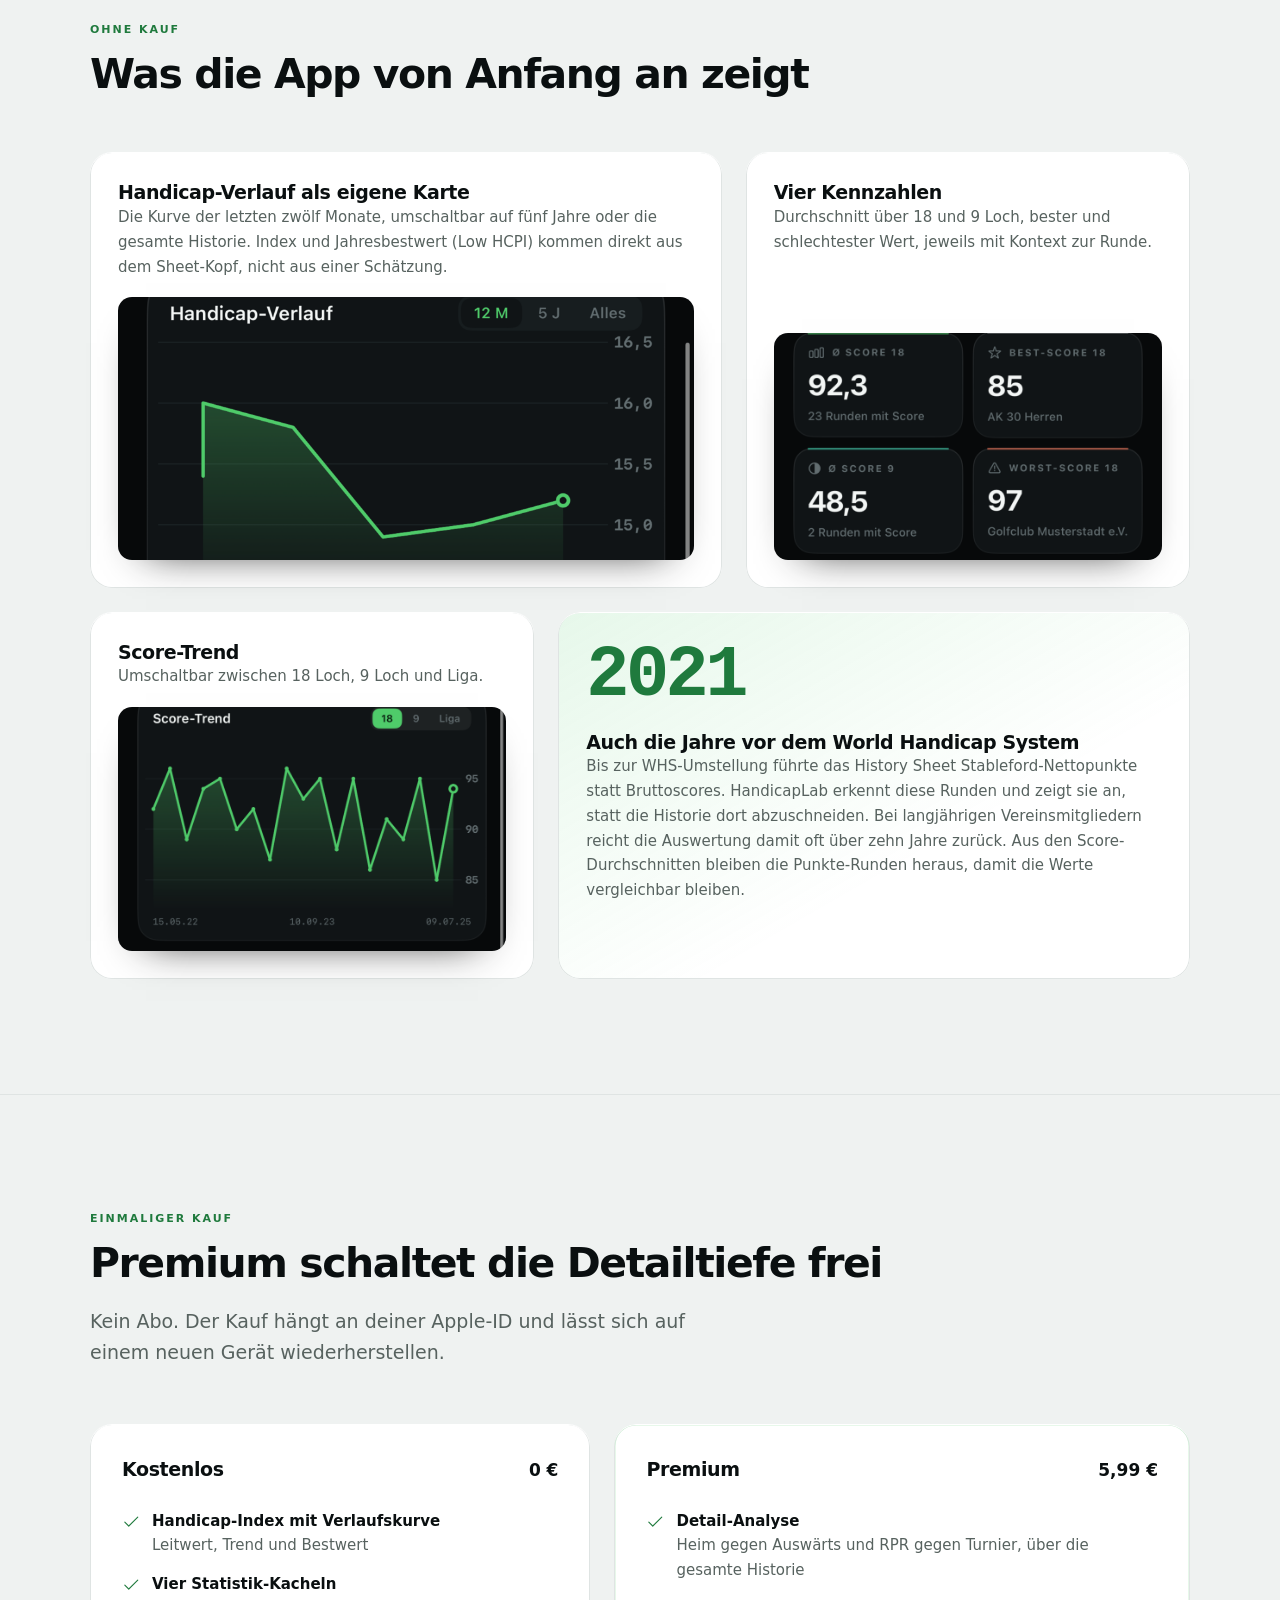
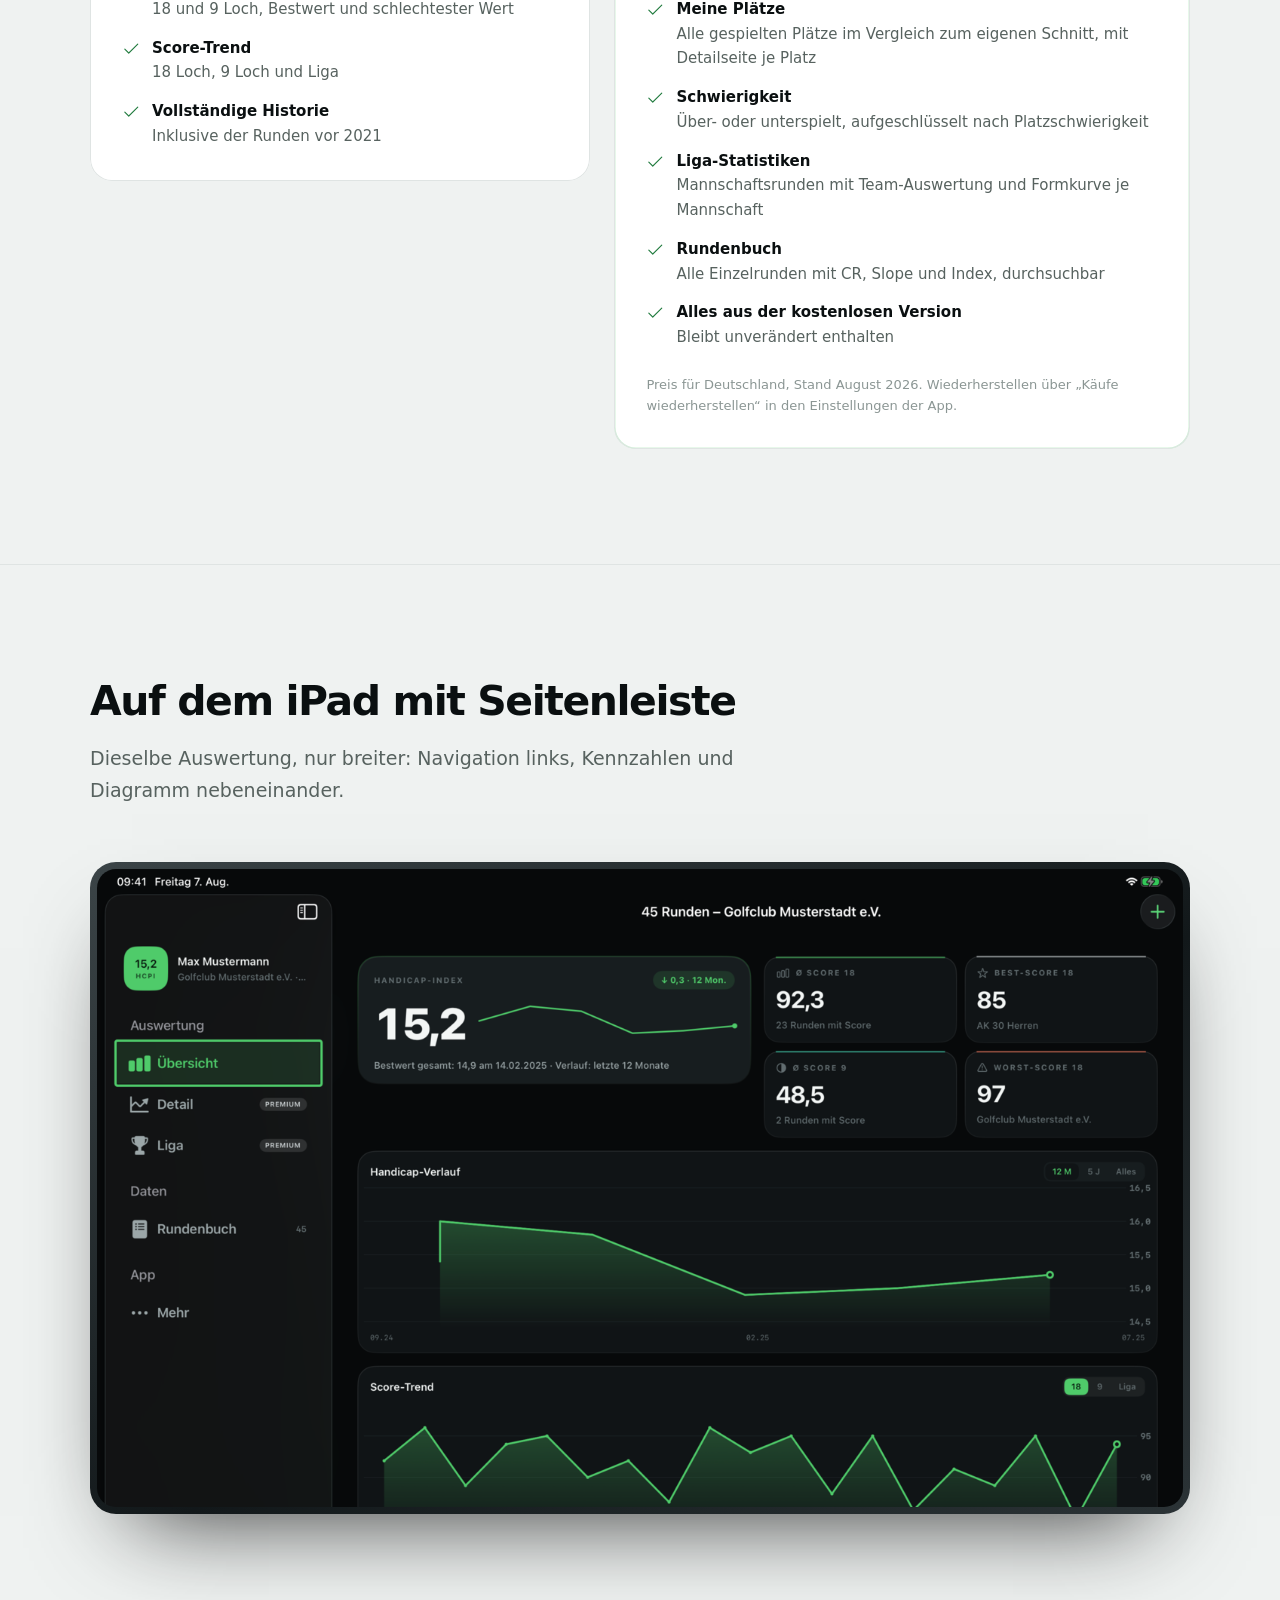
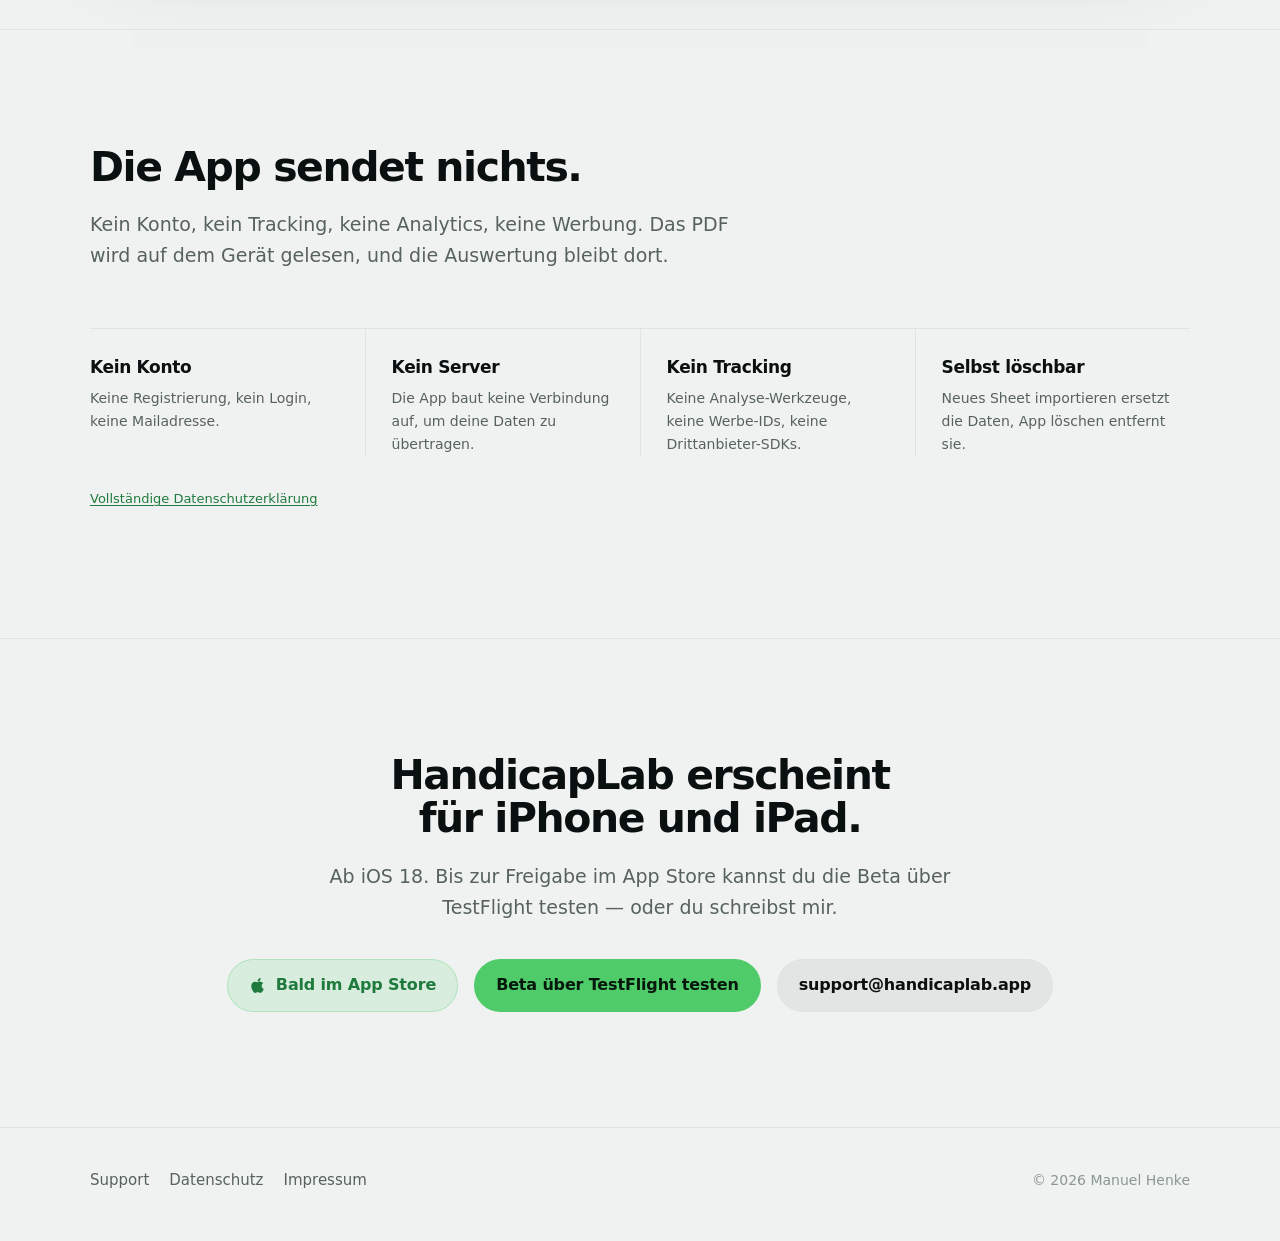
==== commit 541a7b7a: "feat(web): Schwierigkeits-Analyse in der Premium-Liste" ====
--- a/index.html
+++ b/index.html
@@ -173,6 +173,7 @@
           <ul>
             <li><svg viewBox="0 0 256 256" fill="currentColor" aria-hidden="true"><path d="M229.66,77.66l-128,128a8,8,0,0,1-11.32,0l-56-56a8,8,0,0,1,11.32-11.32L96,188.69,218.34,66.34a8,8,0,0,1,11.32,11.32Z"/></svg><span><b>Detail-Analyse</b>Heim gegen Auswärts und RPR gegen Turnier, über die gesamte Historie</span></li>
             <li><svg viewBox="0 0 256 256" fill="currentColor" aria-hidden="true"><path d="M229.66,77.66l-128,128a8,8,0,0,1-11.32,0l-56-56a8,8,0,0,1,11.32-11.32L96,188.69,218.34,66.34a8,8,0,0,1,11.32,11.32Z"/></svg><span><b>Meine Plätze</b>Alle gespielten Plätze im Vergleich zum eigenen Schnitt, mit Detailseite je Platz</span></li>
+            <li><svg viewBox="0 0 256 256" fill="currentColor" aria-hidden="true"><path d="M229.66,77.66l-128,128a8,8,0,0,1-11.32,0l-56-56a8,8,0,0,1,11.32-11.32L96,188.69,218.34,66.34a8,8,0,0,1,11.32,11.32Z"/></svg><span><b>Schwierigkeit</b>Über- oder unterspielt, aufgeschlüsselt nach Platzschwierigkeit</span></li>
             <li><svg viewBox="0 0 256 256" fill="currentColor" aria-hidden="true"><path d="M229.66,77.66l-128,128a8,8,0,0,1-11.32,0l-56-56a8,8,0,0,1,11.32-11.32L96,188.69,218.34,66.34a8,8,0,0,1,11.32,11.32Z"/></svg><span><b>Liga-Statistiken</b>Mannschaftsrunden mit Team-Auswertung und Formkurve je Mannschaft</span></li>
             <li><svg viewBox="0 0 256 256" fill="currentColor" aria-hidden="true"><path d="M229.66,77.66l-128,128a8,8,0,0,1-11.32,0l-56-56a8,8,0,0,1,11.32-11.32L96,188.69,218.34,66.34a8,8,0,0,1,11.32,11.32Z"/></svg><span><b>Rundenbuch</b>Alle Einzelrunden mit CR, Slope und Index, durchsuchbar</span></li>
             <li><svg viewBox="0 0 256 256" fill="currentColor" aria-hidden="true"><path d="M229.66,77.66l-128,128a8,8,0,0,1-11.32,0l-56-56a8,8,0,0,1,11.32-11.32L96,188.69,218.34,66.34a8,8,0,0,1,11.32,11.32Z"/></svg><span><b>Alles aus der kostenlosen Version</b>Bleibt unverändert enthalten</span></li>
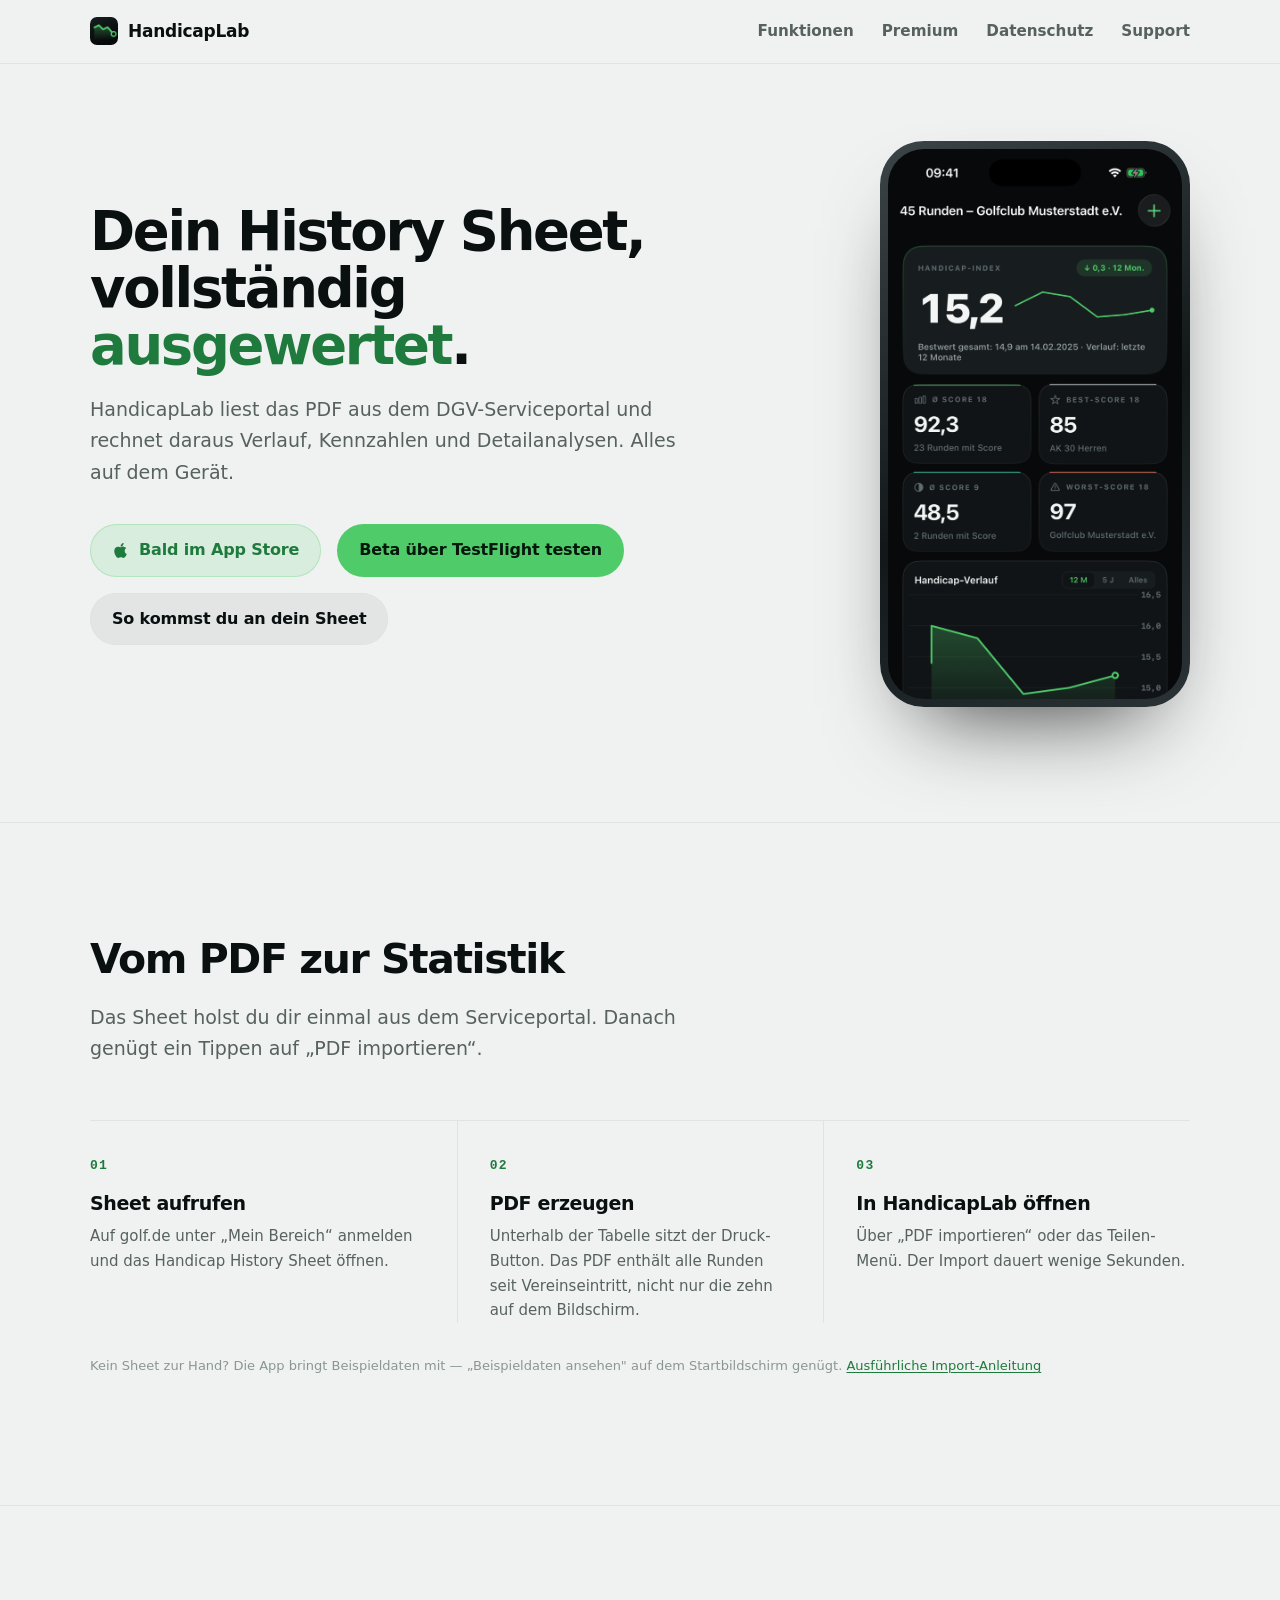
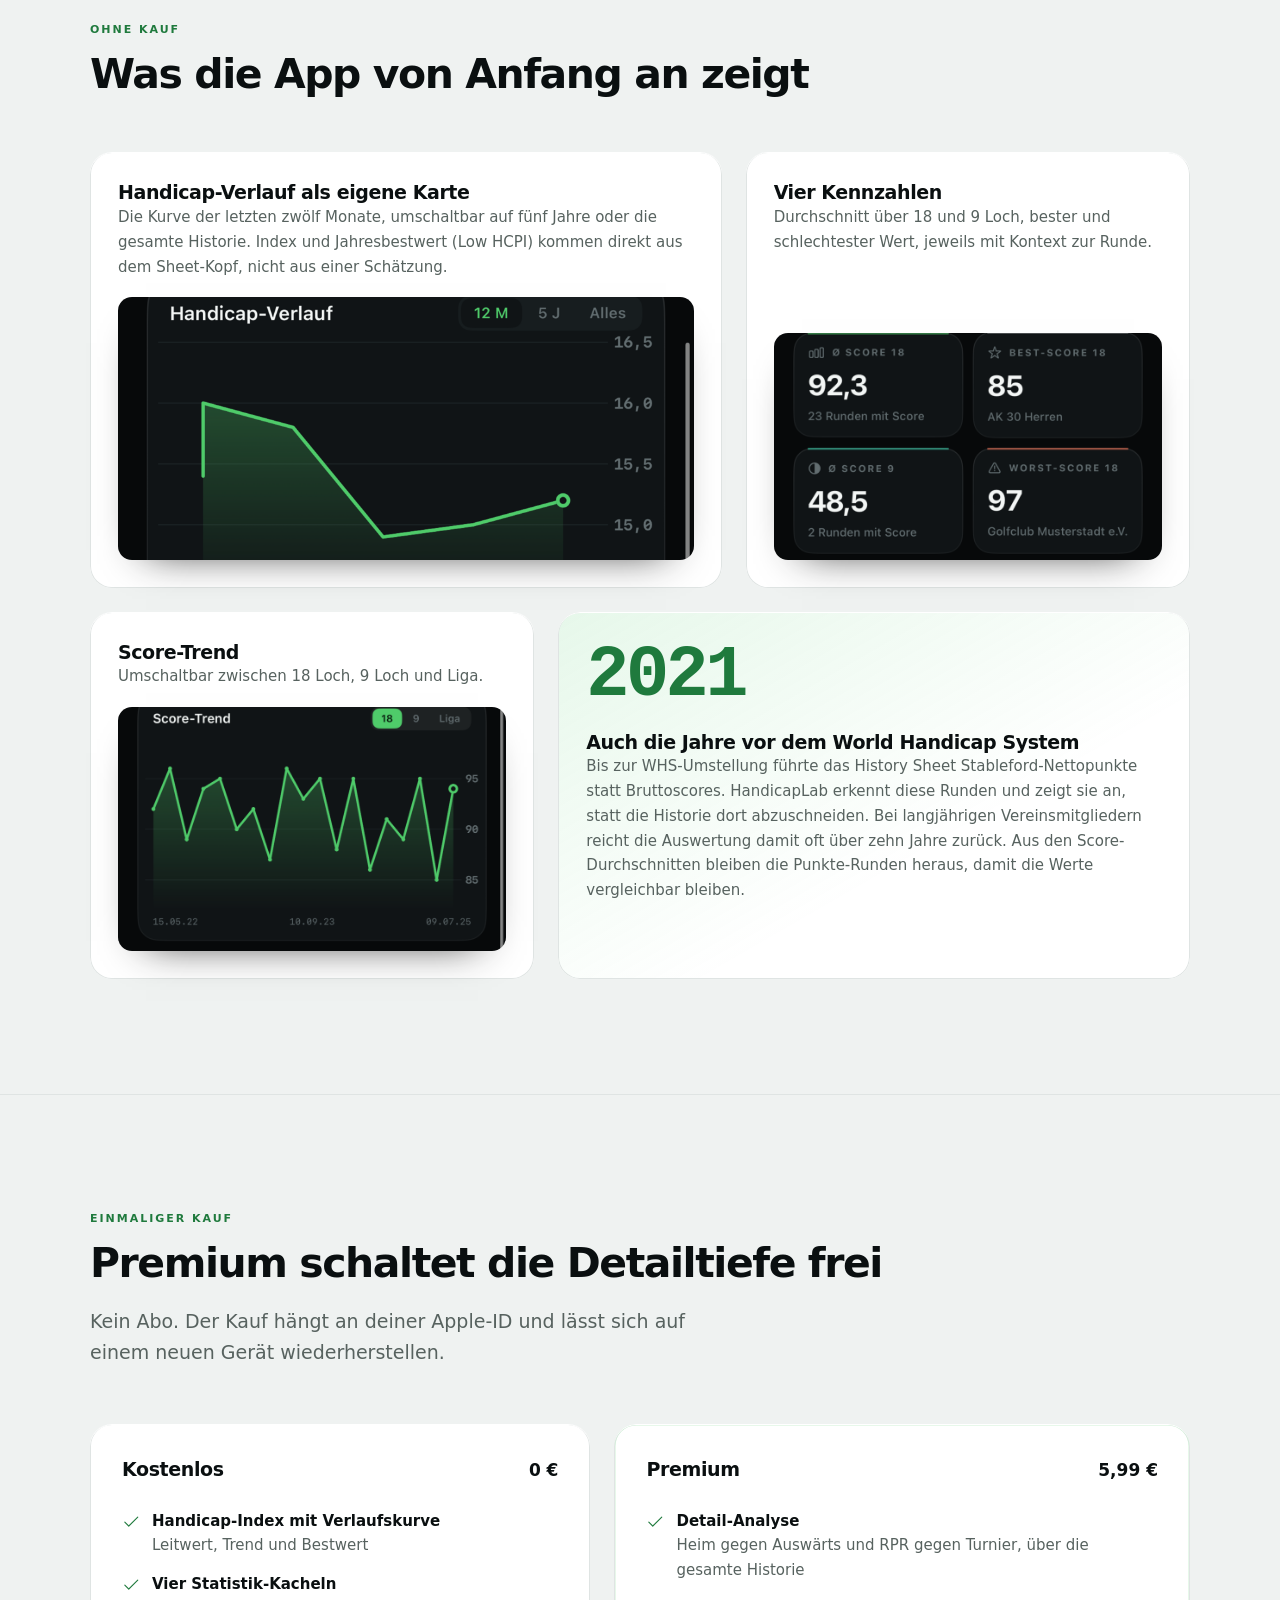
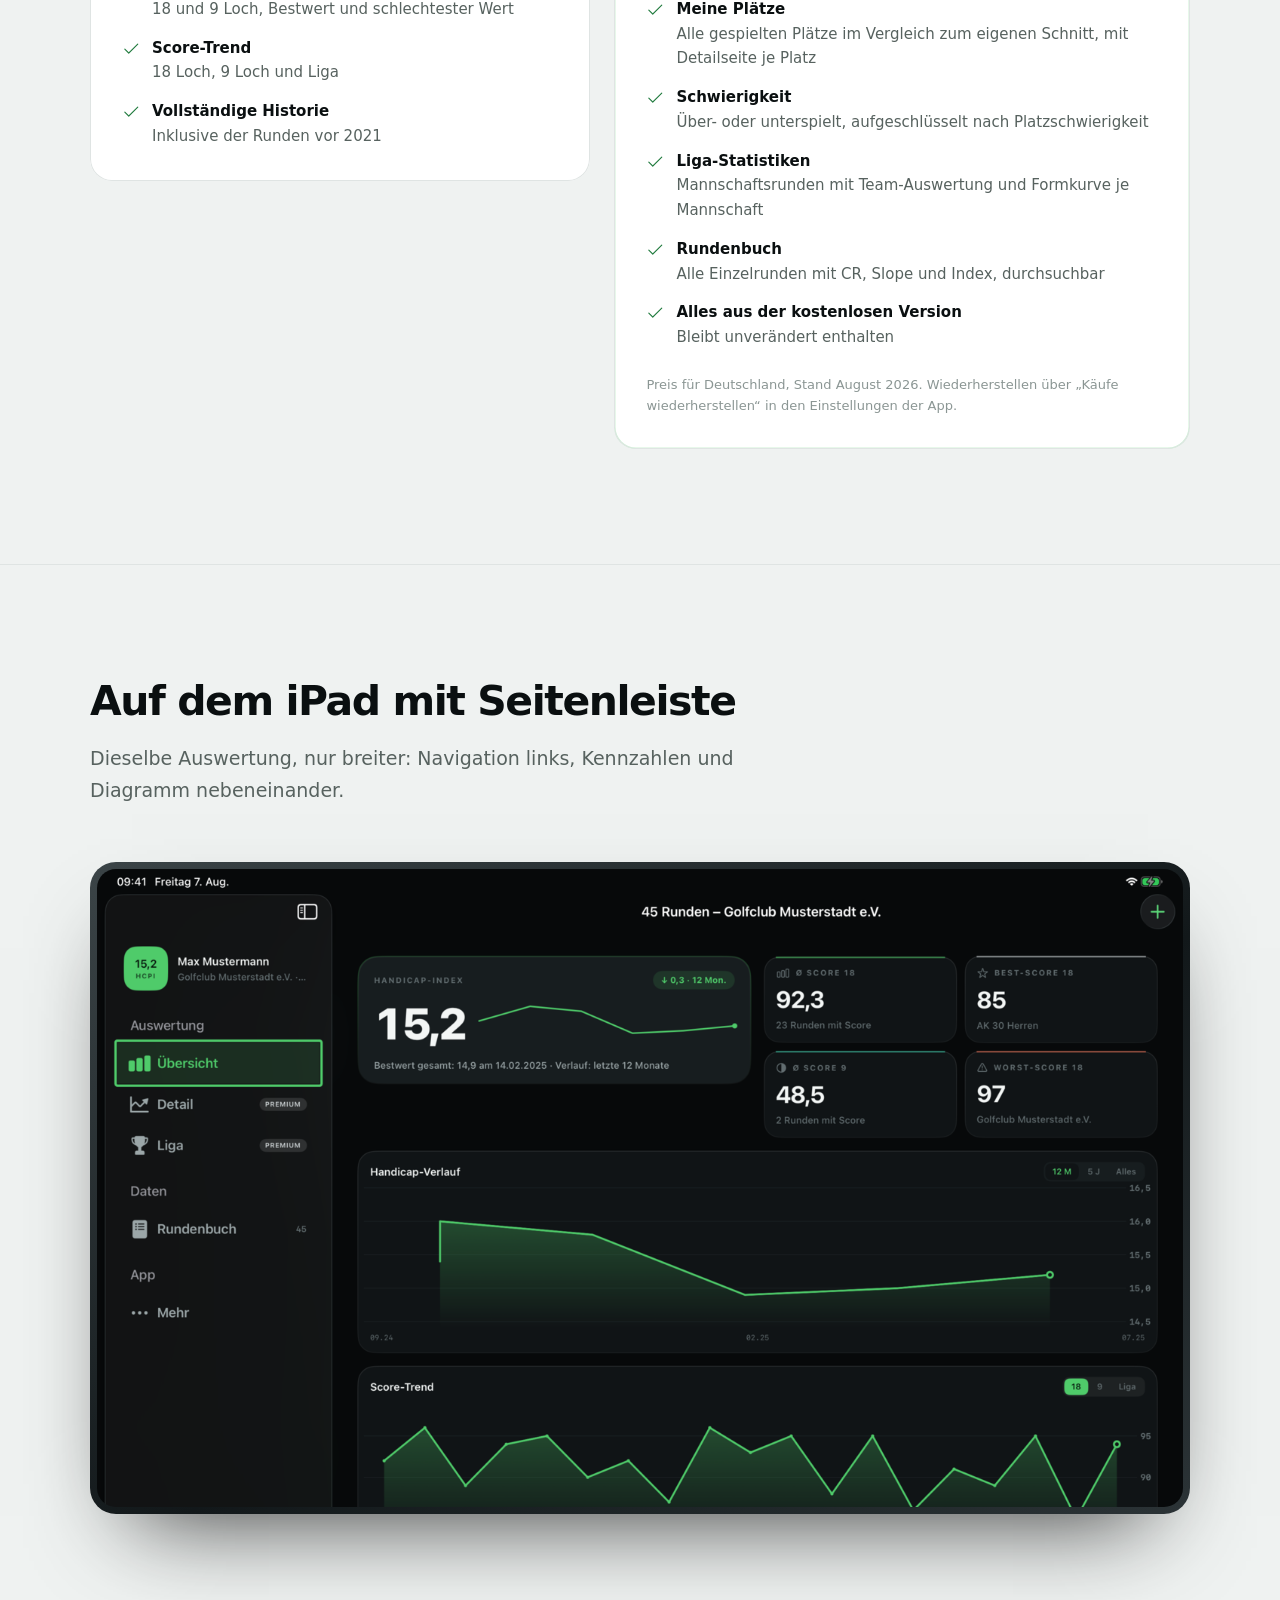
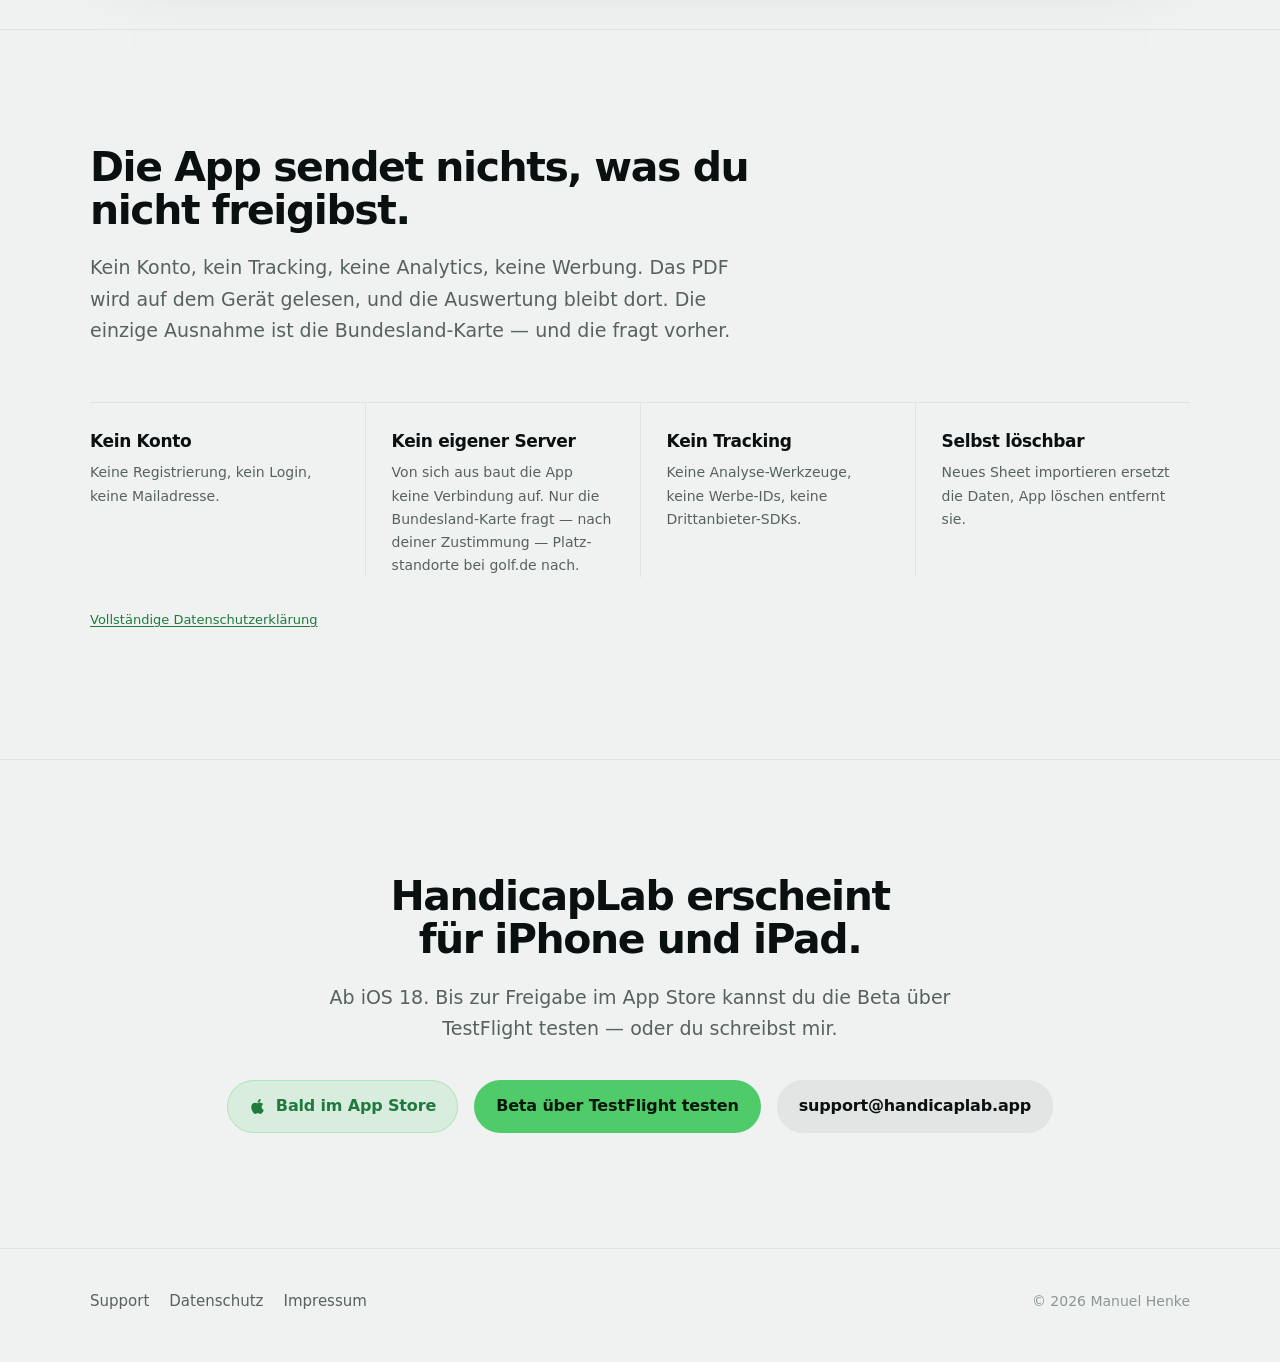
==== commit a5ac143d: "docs: Datenschutz und Startseite auf den golf.de-Abruf anpassen Die Bundesland-Karte der App fragt s" ====
--- a/index.html
+++ b/index.html
@@ -4,7 +4,7 @@
 <meta charset="utf-8">
 <meta name="viewport" content="width=device-width,initial-scale=1">
 <title>HandicapLab — Golf-Handicap im Überblick</title>
-<meta name="description" content="HandicapLab liest dein DGV Handicap History Sheet aus und rechnet daraus deine Statistik: Handicap-Index, Verlaufskurve, Score-Trends und Rundenbuch. Vollständig offline auf iPhone und iPad.">
+<meta name="description" content="HandicapLab liest dein DGV Handicap History Sheet aus und rechnet daraus deine Statistik: Handicap-Index, Verlaufskurve, Score-Trends und Rundenbuch. Ausgewertet wird offline auf iPhone und iPad.">
 <link rel="canonical" href="https://handicaplab.app/">
 <link rel="icon" href="assets/img/icon-512.png" type="image/png">
 <link rel="apple-touch-icon" href="assets/img/icon-180.png">
@@ -207,13 +207,14 @@
   <section id="datenschutz">
     <div class="shell">
       <div class="rv" style="max-width:44rem">
-        <h2>Die App sendet nichts.</h2>
+        <h2>Die App sendet nichts, was du nicht freigibst.</h2>
         <p class="lede">Kein Konto, kein Tracking, keine Analytics, keine Werbung. Das PDF wird
-          auf dem Gerät gelesen, und die Auswertung bleibt dort.</p>
+          auf dem Gerät gelesen, und die Auswertung bleibt dort. Die einzige Ausnahme ist die
+          Bundesland-Karte — und die fragt vorher.</p>
       </div>
       <div class="facts">
         <div class="fact rv"><b>Kein Konto</b><span>Keine Registrierung, kein Login, keine Mailadresse.</span></div>
-        <div class="fact rv" style="--i:1"><b>Kein Server</b><span>Die App baut keine Verbindung auf, um deine Daten zu übertragen.</span></div>
+        <div class="fact rv" style="--i:1"><b>Kein eigener Server</b><span>Von sich aus baut die App keine Verbindung auf. Nur die Bundesland-Karte fragt — nach deiner Zustimmung — Platz&shy;standorte bei golf.de nach.</span></div>
         <div class="fact rv" style="--i:2"><b>Kein Tracking</b><span>Keine Analyse-Werkzeuge, keine Werbe-IDs, keine Drittanbieter-SDKs.</span></div>
         <div class="fact rv" style="--i:3"><b>Selbst löschbar</b><span>Neues Sheet importieren ersetzt die Daten, App löschen entfernt sie.</span></div>
       </div>
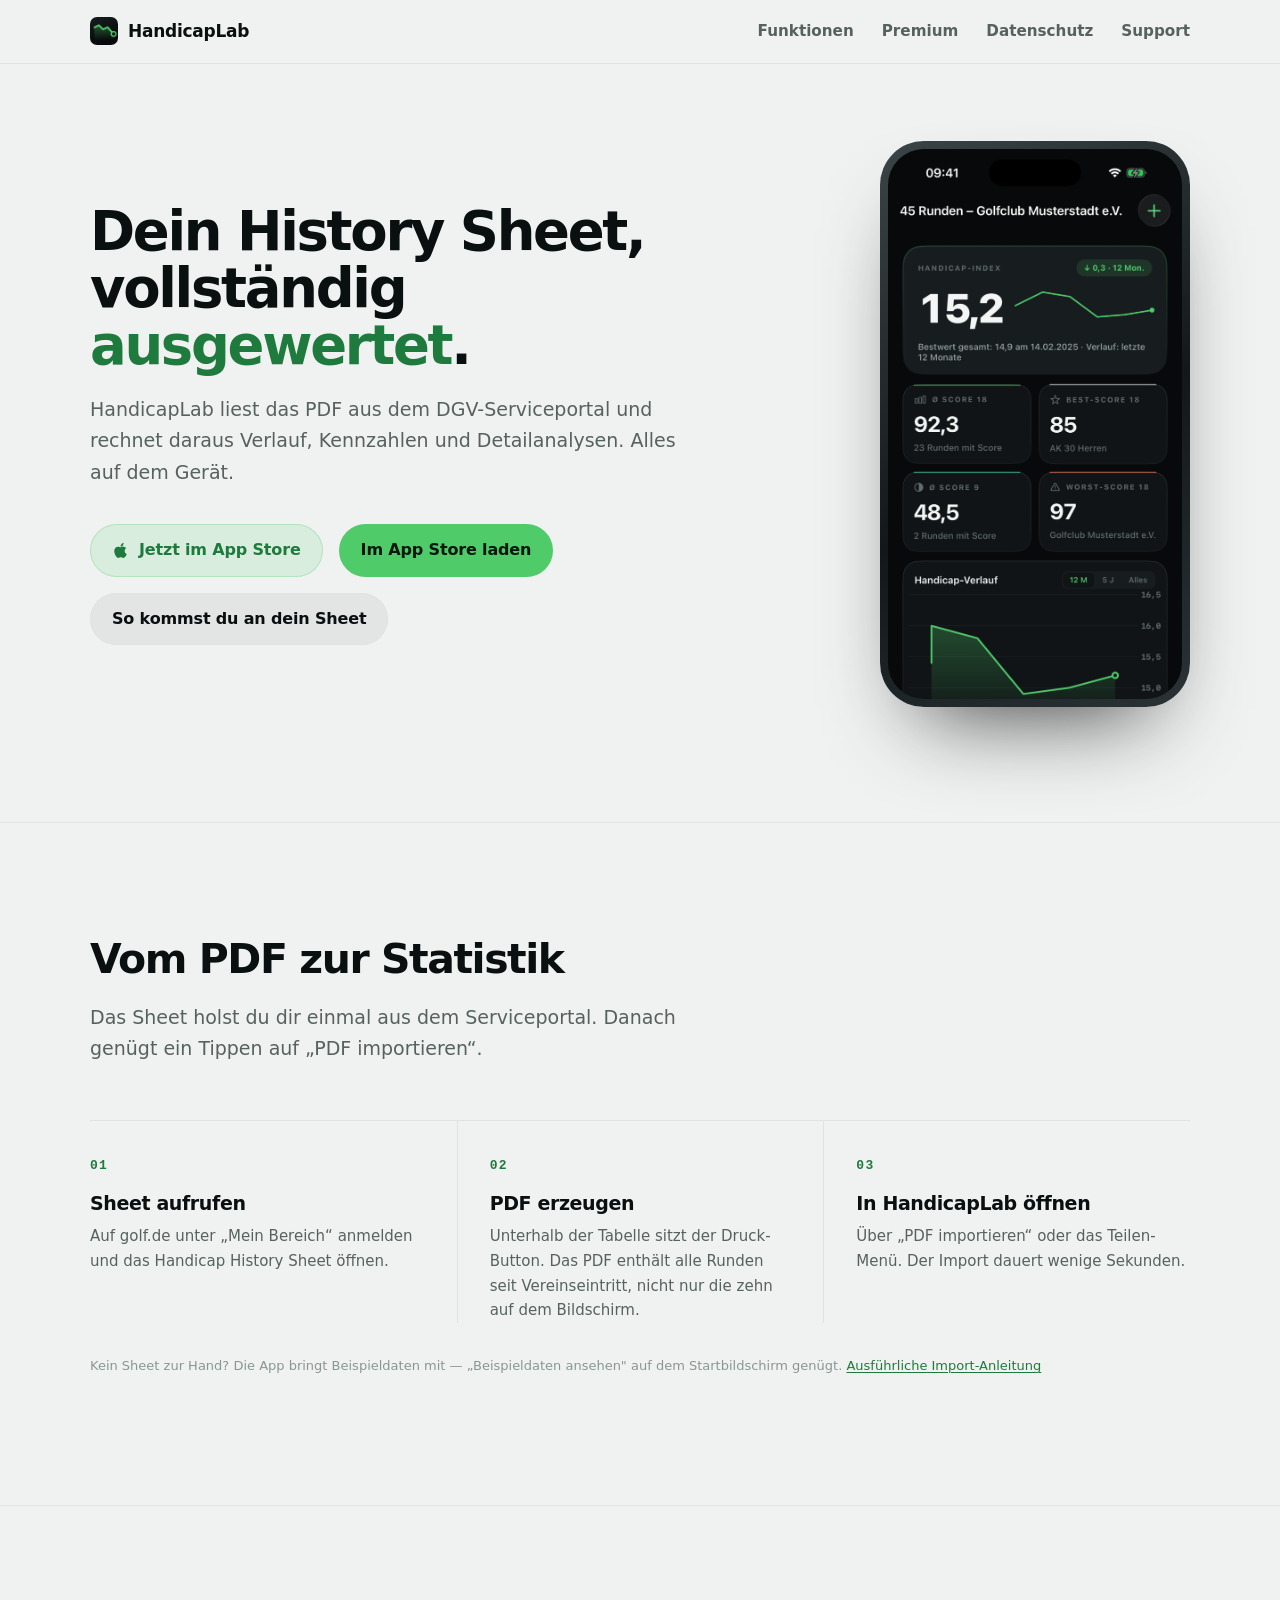
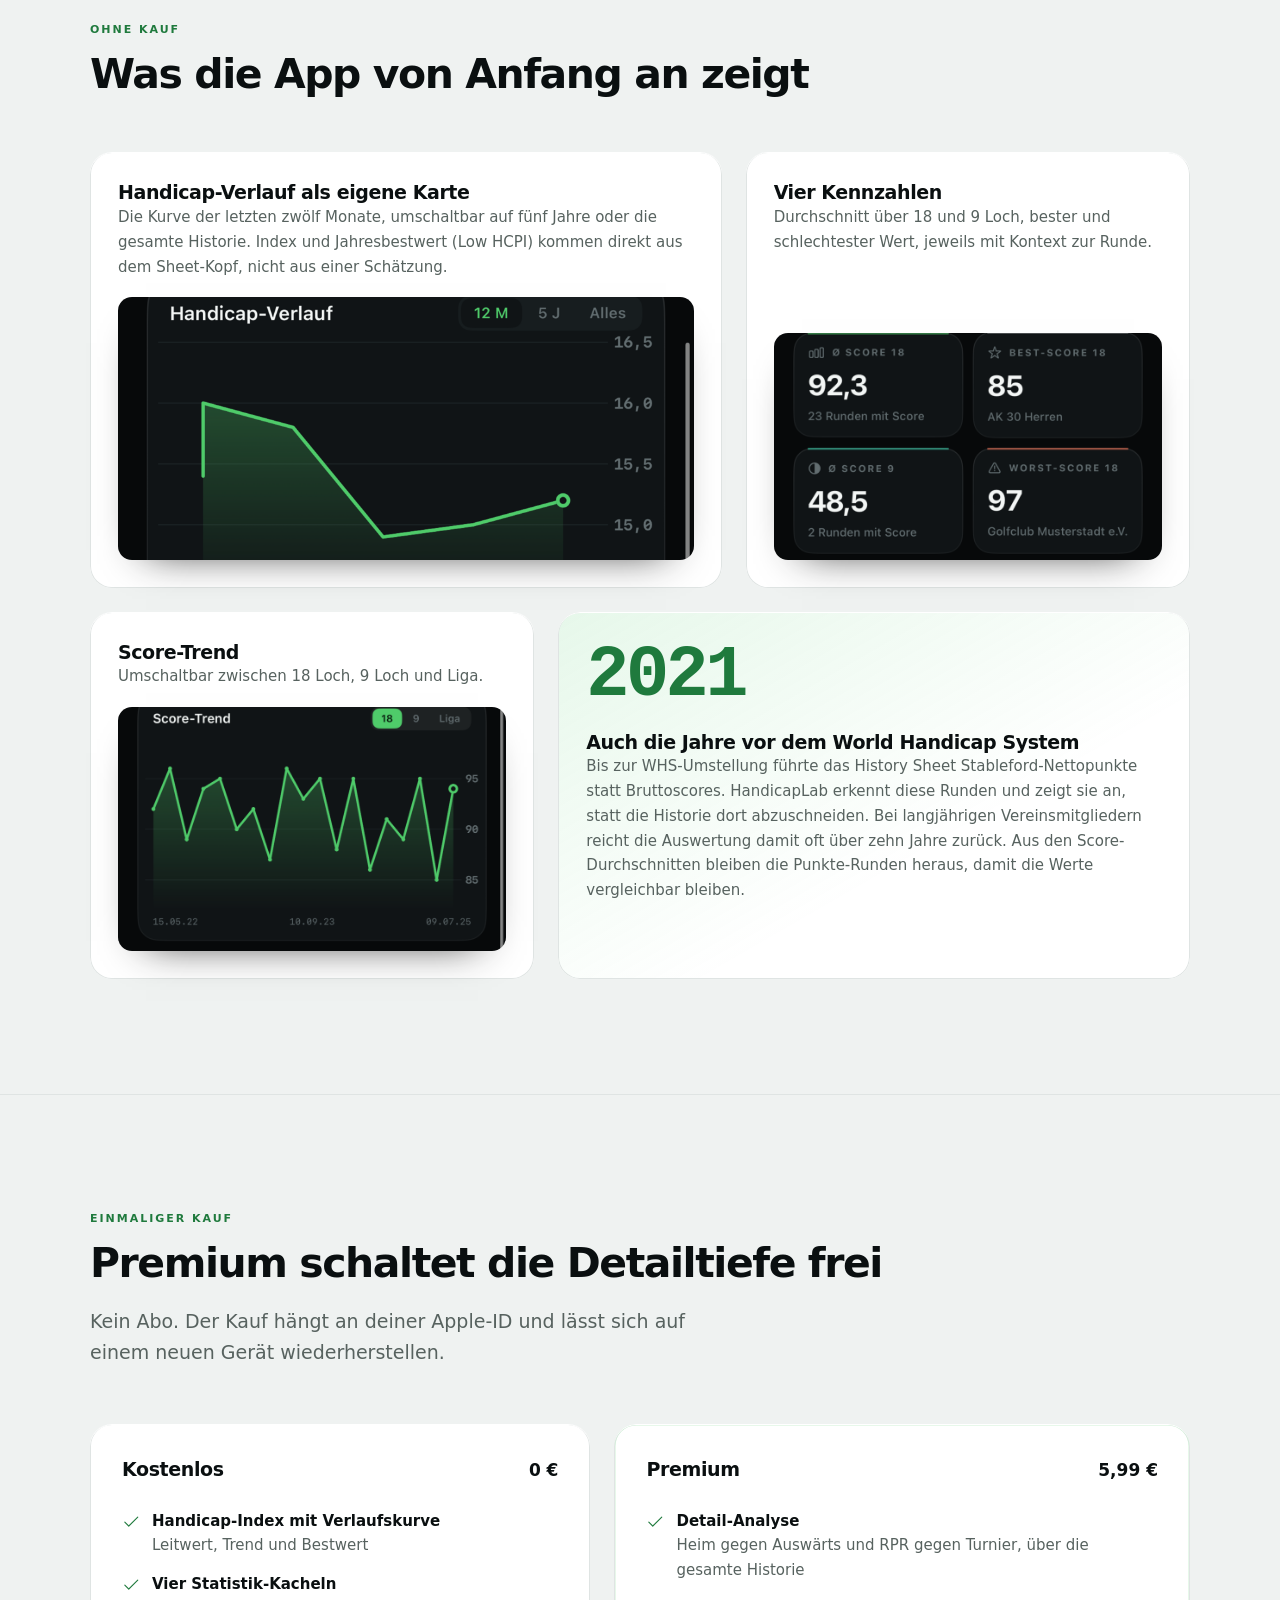
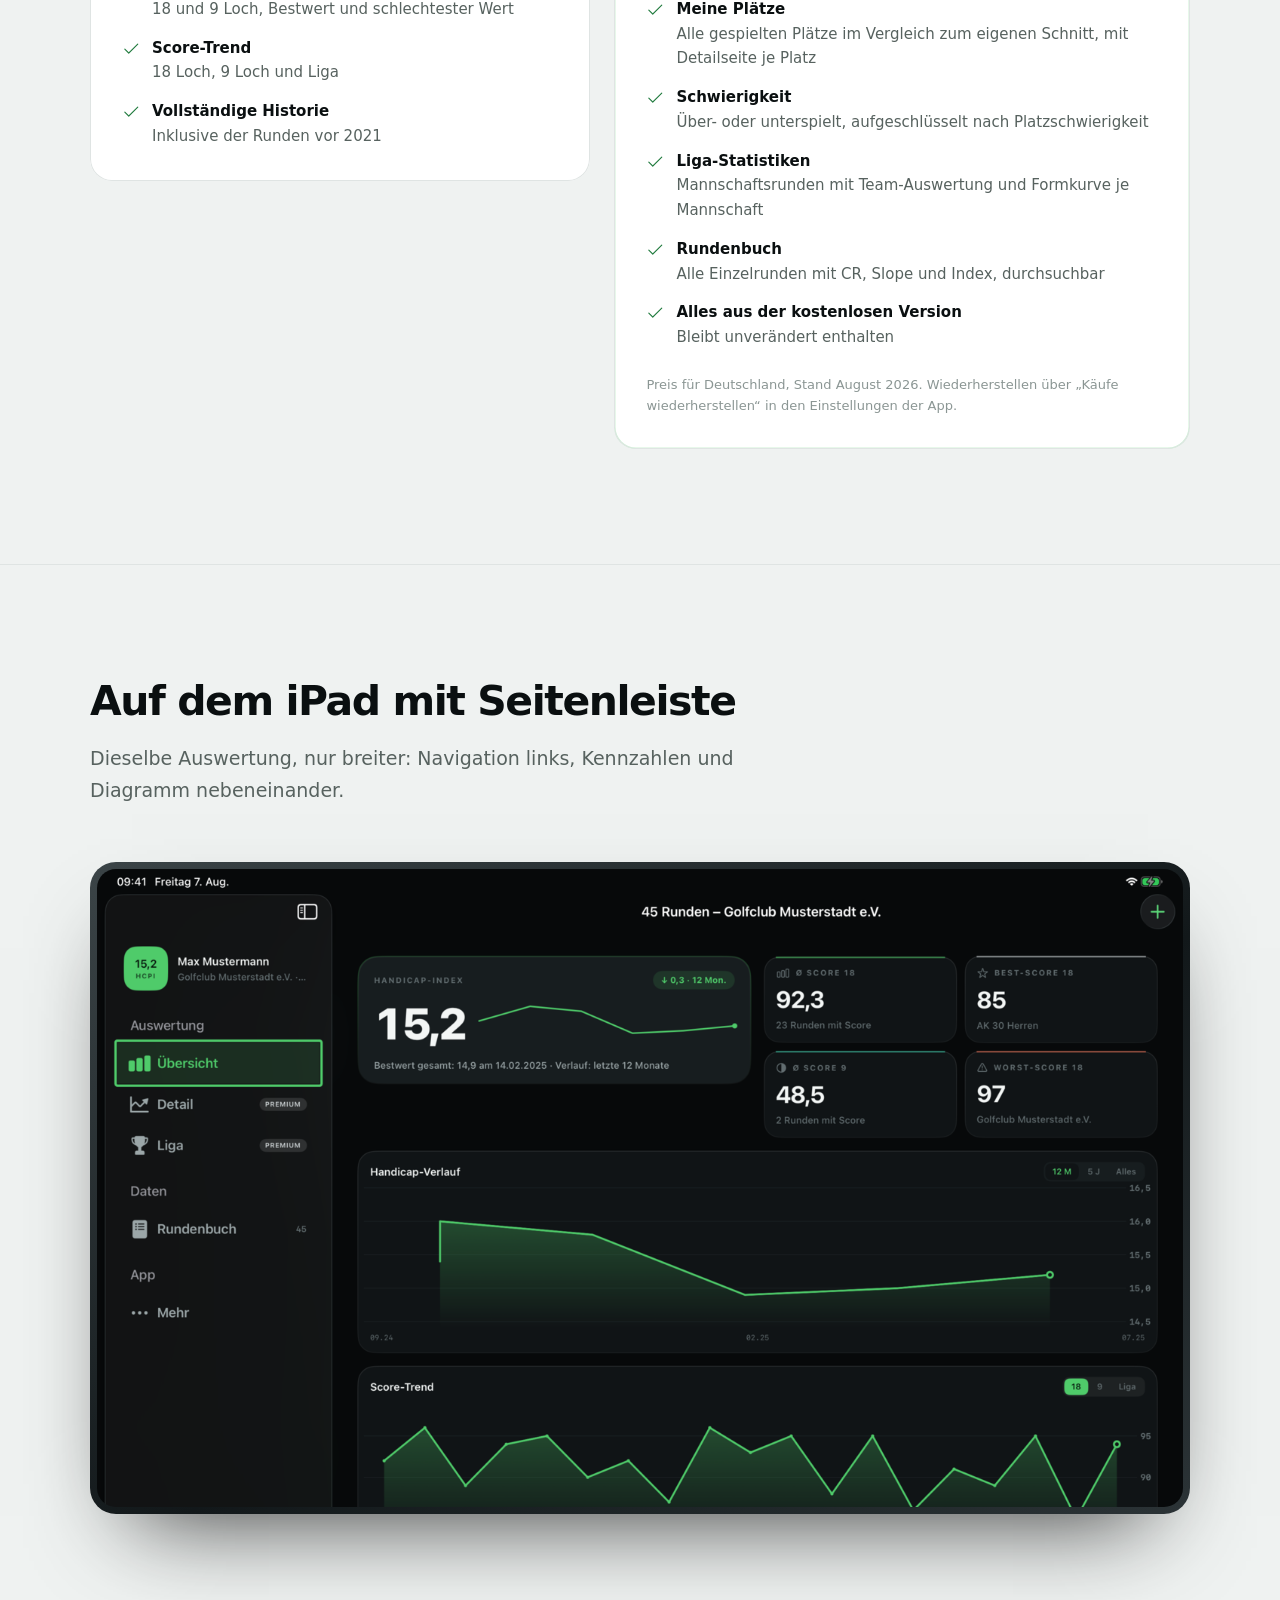
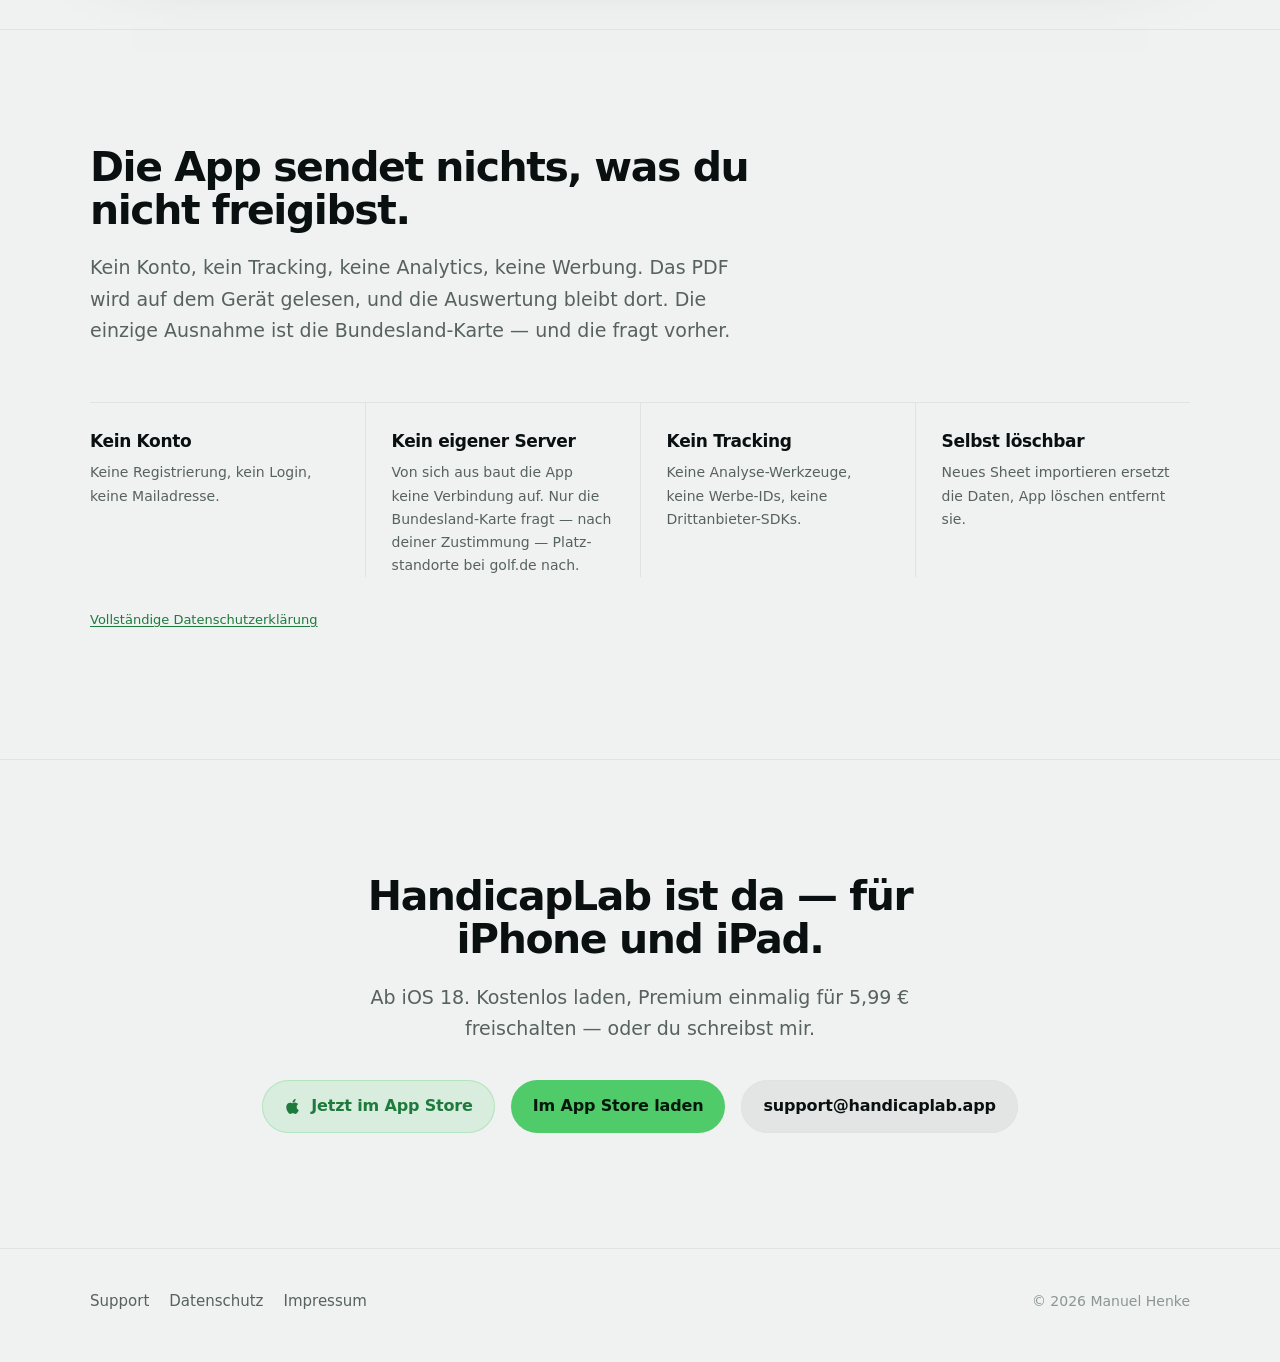
==== commit 0e0d6504: "feat(web): CTA von TestFlight auf den App Store umgestellt HandicapLab 1.0 ist seit 28.08. freigegeb" ====
--- a/index.html
+++ b/index.html
@@ -44,9 +44,9 @@
         <div class="hero-actions">
           <span class="status">
             <svg viewBox="0 0 384 512" fill="currentColor" aria-hidden="true"><path d="M318.7 268.7c-.2-36.7 16.4-64.4 50-84.8-18.8-26.9-47.2-41.7-84.7-44.6-35.5-2.8-74.3 20.7-88.5 20.7-15 0-49.4-19.7-76.4-19.7C63.3 141.2 4 184.8 4 273.5q0 39.3 14.4 81.2c12.8 36.7 59 126.7 107.2 125.2 25.2-.6 43-17.9 75.8-17.9 31.8 0 48.3 17.9 76.4 17.9 48.6-.7 90.4-82.5 102.6-119.3-65.2-30.7-61.7-90-61.7-91.9zm-56.6-164.2c27.3-32.4 24.8-61.9 24-72.5-24.1 1.4-52 16.4-67.9 34.9-17.5 19.8-27.8 44.3-25.6 71.9 26.1 2 49.9-11.4 69.5-34.3z"/></svg>
-            Bald im App&nbsp;Store
+            Jetzt im App&nbsp;Store
           </span>
-          <a class="btn btn-primary" href="https://testflight.apple.com/join/F59MrRtS">Beta über TestFlight testen</a>
+          <a class="btn btn-primary" href="https://apps.apple.com/de/app/handicaplab/id6797008248">Im App Store laden</a>
           <a class="btn btn-ghost" href="./support.html">So kommst du an dein Sheet</a>
         </div>
       </div>
@@ -227,14 +227,14 @@
   <section class="close">
     <div class="shell">
       <div class="rv">
-        <h2>HandicapLab erscheint für iPhone und iPad.</h2>
-        <p class="lede">Ab iOS 18. Bis zur Freigabe im App Store kannst du die Beta über TestFlight testen — oder du schreibst mir.</p>
+        <h2>HandicapLab ist da — für iPhone und iPad.</h2>
+        <p class="lede">Ab iOS 18. Kostenlos laden, Premium einmalig für 5,99 € freischalten — oder du schreibst mir.</p>
         <div class="hero-actions">
           <span class="status">
             <svg viewBox="0 0 384 512" fill="currentColor" aria-hidden="true"><path d="M318.7 268.7c-.2-36.7 16.4-64.4 50-84.8-18.8-26.9-47.2-41.7-84.7-44.6-35.5-2.8-74.3 20.7-88.5 20.7-15 0-49.4-19.7-76.4-19.7C63.3 141.2 4 184.8 4 273.5q0 39.3 14.4 81.2c12.8 36.7 59 126.7 107.2 125.2 25.2-.6 43-17.9 75.8-17.9 31.8 0 48.3 17.9 76.4 17.9 48.6-.7 90.4-82.5 102.6-119.3-65.2-30.7-61.7-90-61.7-91.9zm-56.6-164.2c27.3-32.4 24.8-61.9 24-72.5-24.1 1.4-52 16.4-67.9 34.9-17.5 19.8-27.8 44.3-25.6 71.9 26.1 2 49.9-11.4 69.5-34.3z"/></svg>
-            Bald im App&nbsp;Store
+            Jetzt im App&nbsp;Store
           </span>
-          <a class="btn btn-primary" href="https://testflight.apple.com/join/F59MrRtS">Beta über TestFlight testen</a>
+          <a class="btn btn-primary" href="https://apps.apple.com/de/app/handicaplab/id6797008248">Im App Store laden</a>
           <a class="btn btn-ghost" href="mailto:support@handicaplab.app?subject=HandicapLab">support@handicaplab.app</a>
         </div>
       </div>
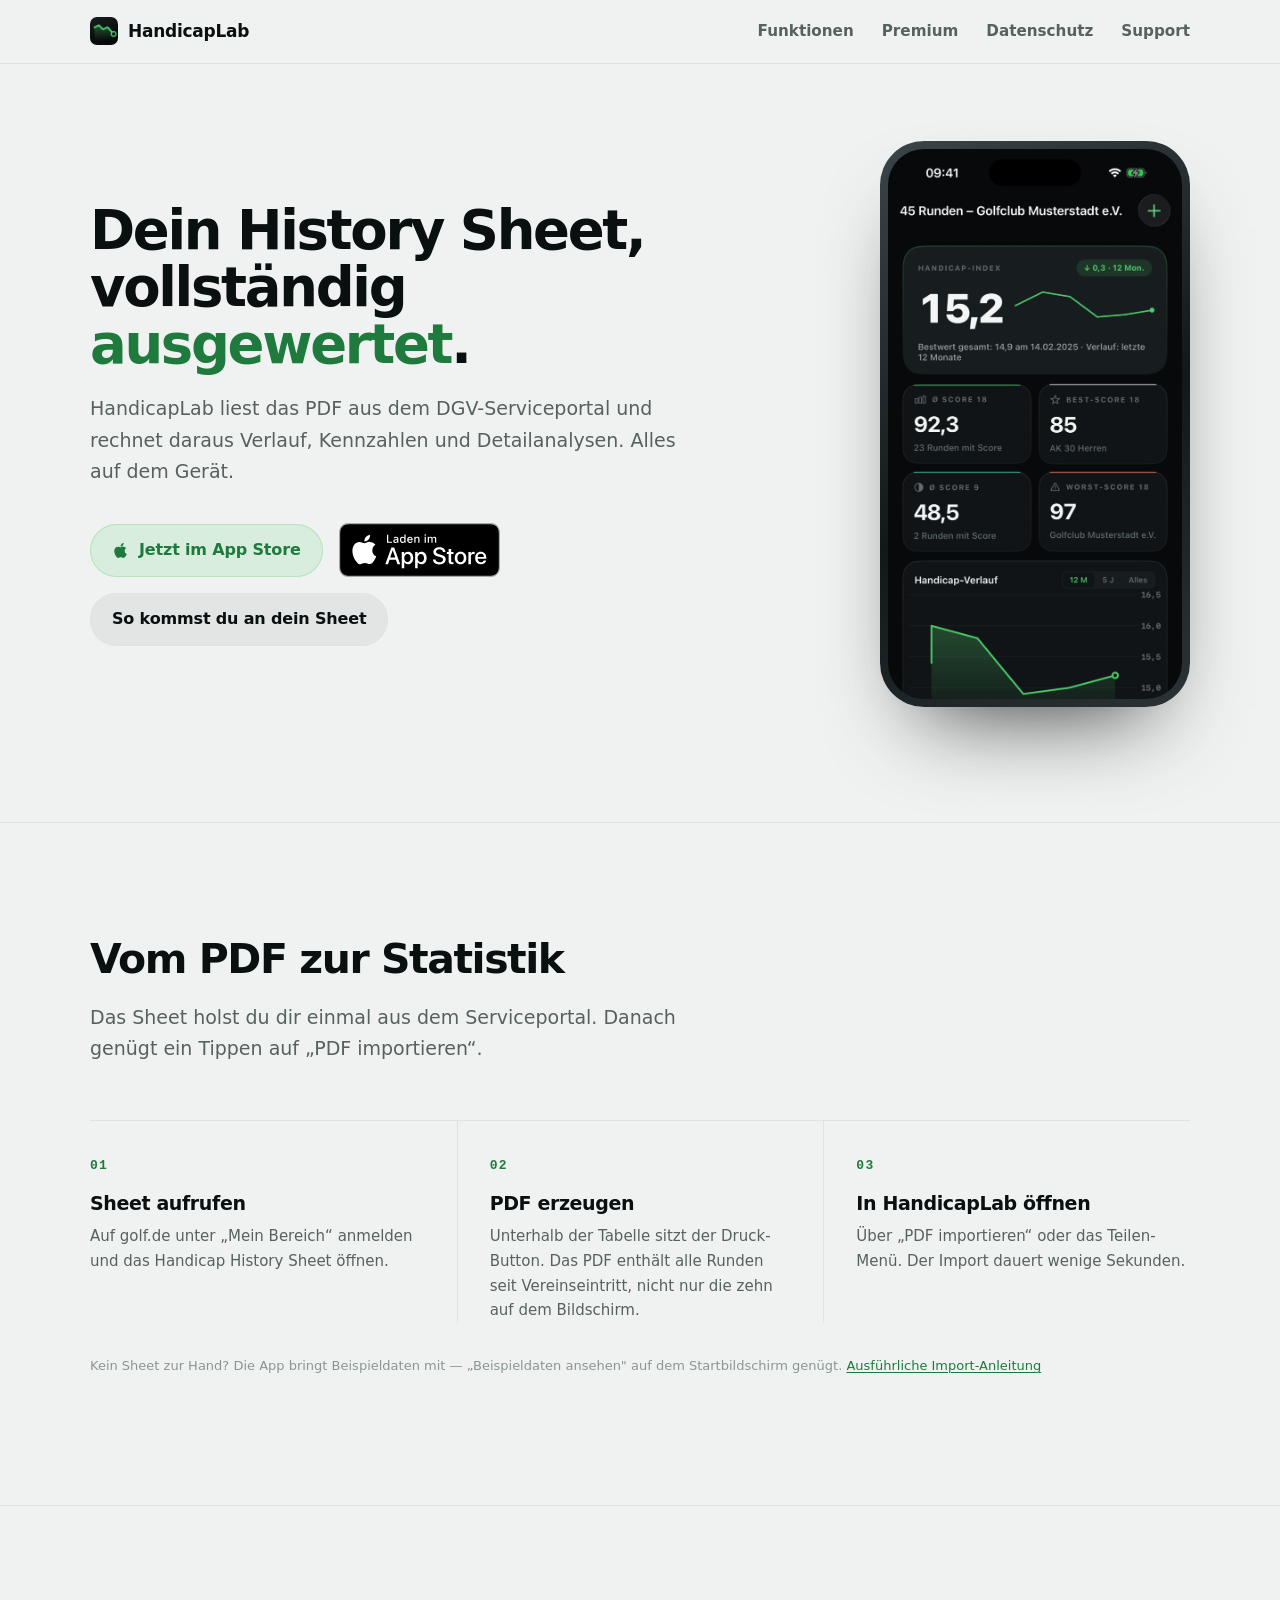
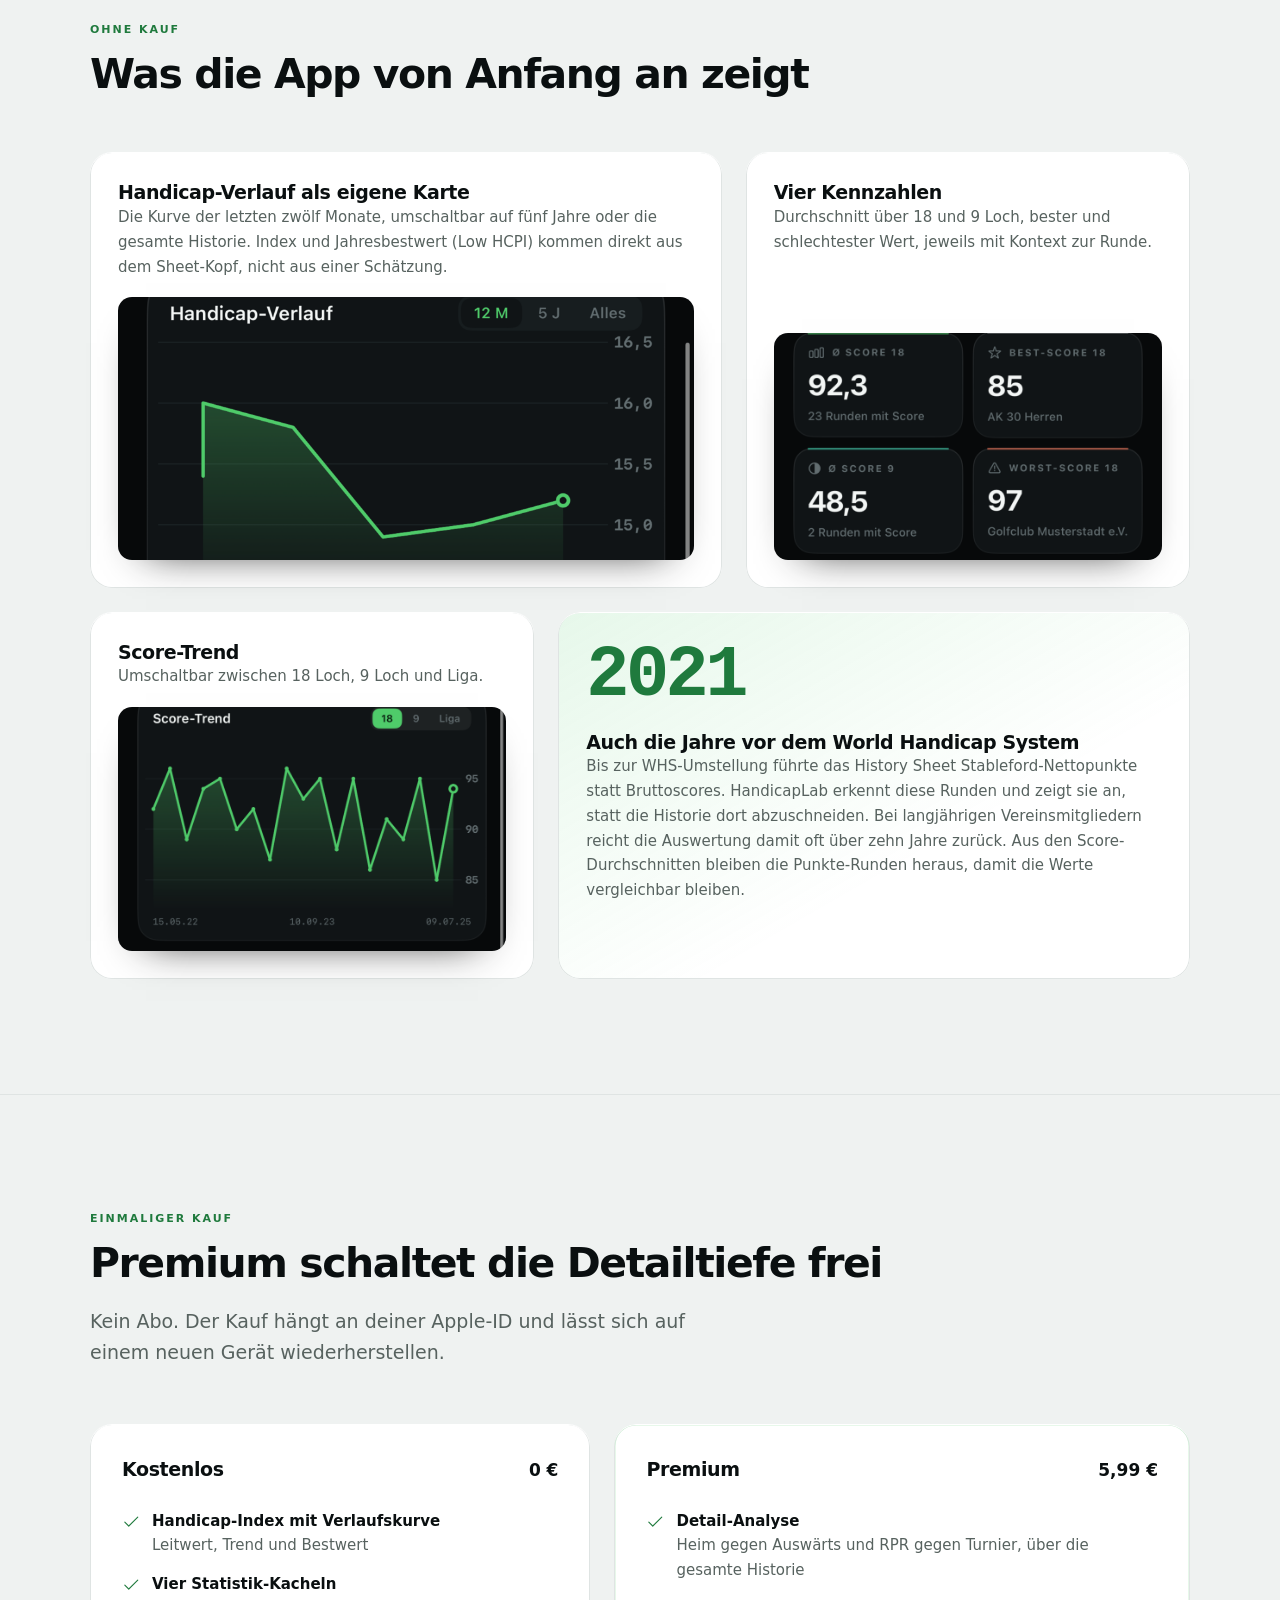
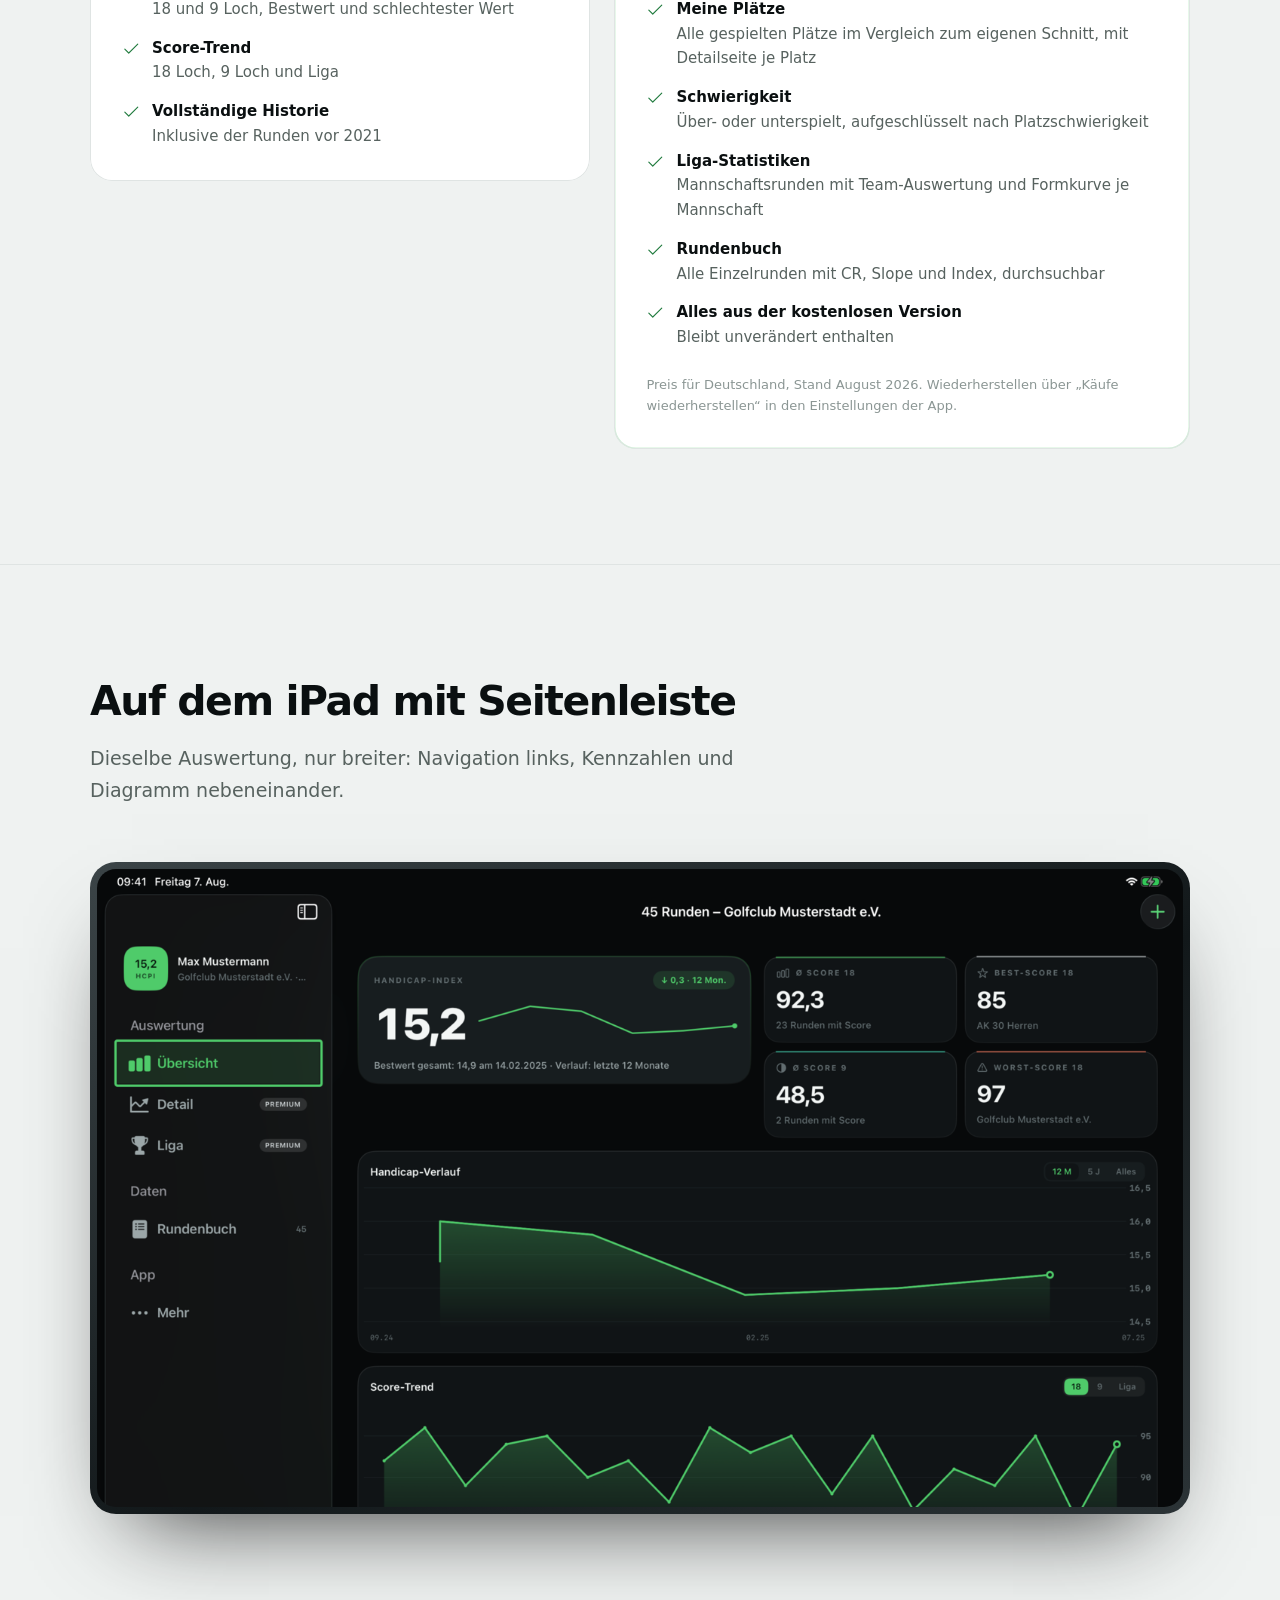
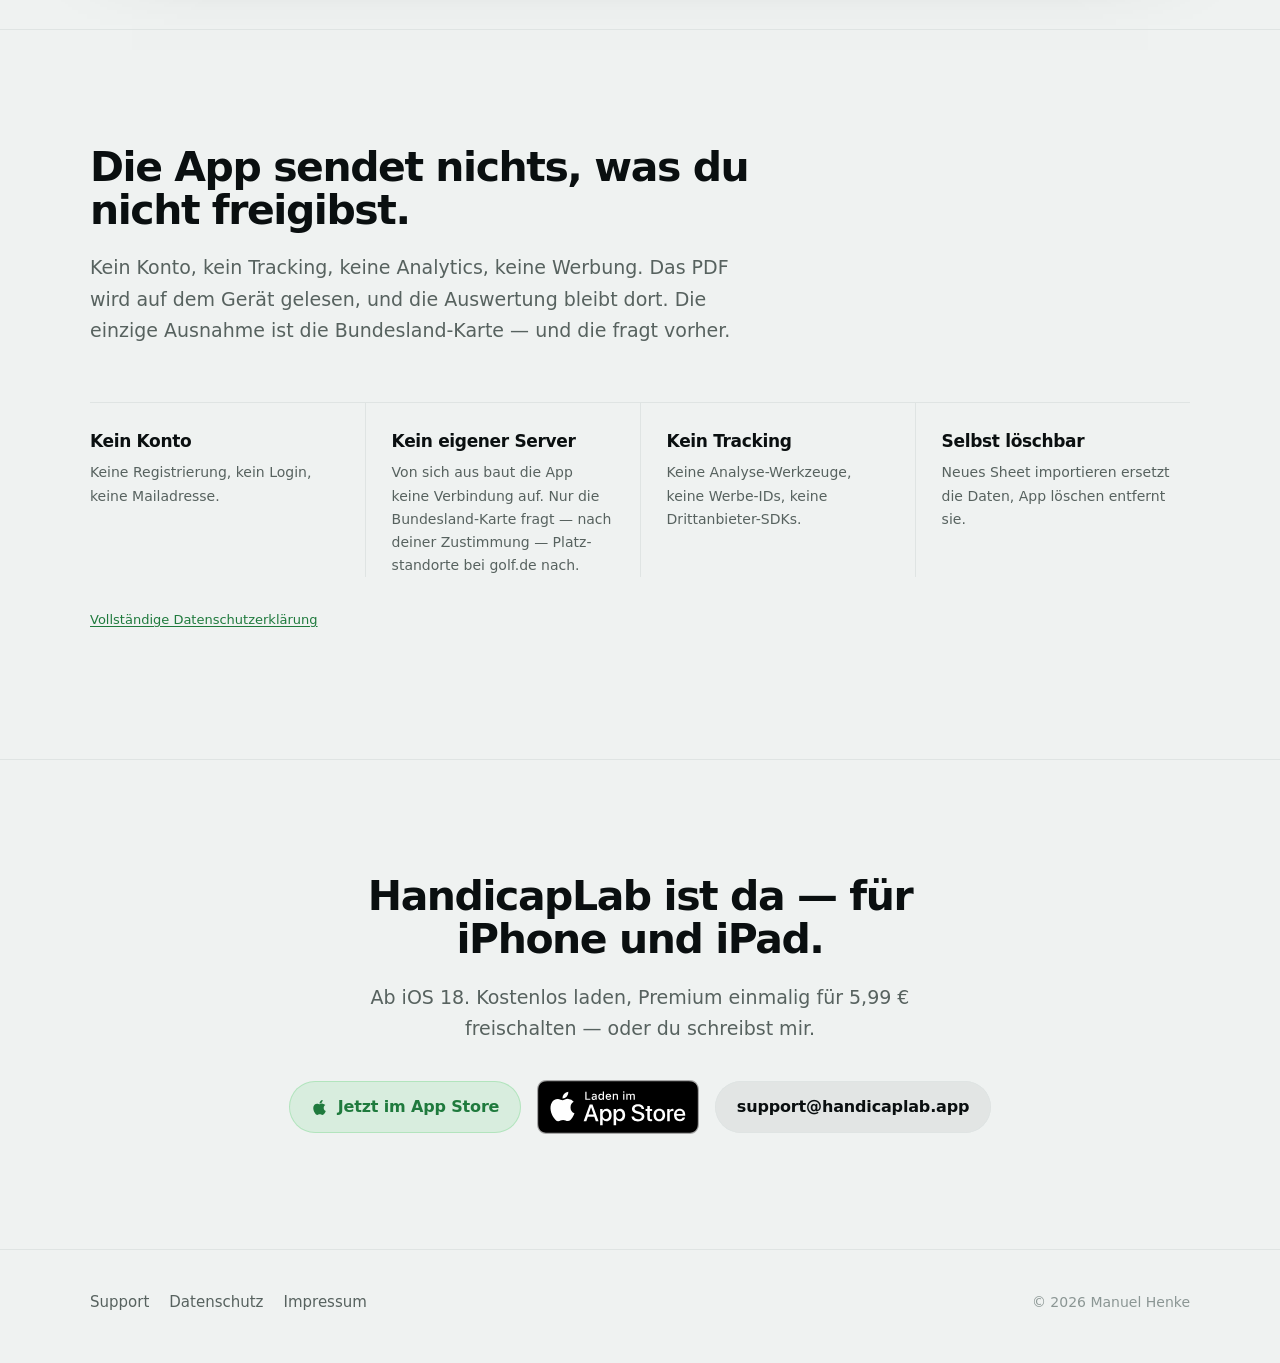
==== commit 6ac3bd85: "feat(web): offizielles App-Store-Badge und Smart App Banner - Offizielles „Laden im App Store"-Badge" ====
--- a/index.html
+++ b/index.html
@@ -17,6 +17,7 @@
 <meta property="og:locale" content="de_DE">
 <meta name="twitter:card" content="summary_large_image">
 <link rel="stylesheet" href="assets/hl.css">
+<meta name="apple-itunes-app" content="app-id=6797008248">
 </head>
 <body>
 
@@ -46,7 +47,7 @@
             <svg viewBox="0 0 384 512" fill="currentColor" aria-hidden="true"><path d="M318.7 268.7c-.2-36.7 16.4-64.4 50-84.8-18.8-26.9-47.2-41.7-84.7-44.6-35.5-2.8-74.3 20.7-88.5 20.7-15 0-49.4-19.7-76.4-19.7C63.3 141.2 4 184.8 4 273.5q0 39.3 14.4 81.2c12.8 36.7 59 126.7 107.2 125.2 25.2-.6 43-17.9 75.8-17.9 31.8 0 48.3 17.9 76.4 17.9 48.6-.7 90.4-82.5 102.6-119.3-65.2-30.7-61.7-90-61.7-91.9zm-56.6-164.2c27.3-32.4 24.8-61.9 24-72.5-24.1 1.4-52 16.4-67.9 34.9-17.5 19.8-27.8 44.3-25.6 71.9 26.1 2 49.9-11.4 69.5-34.3z"/></svg>
             Jetzt im App&nbsp;Store
           </span>
-          <a class="btn btn-primary" href="https://apps.apple.com/de/app/handicaplab/id6797008248">Im App Store laden</a>
+          <a class="store-badge" href="https://apps.apple.com/de/app/handicaplab/id6797008248"><img src="assets/img/app-store-badge-de.svg" alt="Laden im App Store" width="162" height="54"></a>
           <a class="btn btn-ghost" href="./support.html">So kommst du an dein Sheet</a>
         </div>
       </div>
@@ -234,7 +235,7 @@
             <svg viewBox="0 0 384 512" fill="currentColor" aria-hidden="true"><path d="M318.7 268.7c-.2-36.7 16.4-64.4 50-84.8-18.8-26.9-47.2-41.7-84.7-44.6-35.5-2.8-74.3 20.7-88.5 20.7-15 0-49.4-19.7-76.4-19.7C63.3 141.2 4 184.8 4 273.5q0 39.3 14.4 81.2c12.8 36.7 59 126.7 107.2 125.2 25.2-.6 43-17.9 75.8-17.9 31.8 0 48.3 17.9 76.4 17.9 48.6-.7 90.4-82.5 102.6-119.3-65.2-30.7-61.7-90-61.7-91.9zm-56.6-164.2c27.3-32.4 24.8-61.9 24-72.5-24.1 1.4-52 16.4-67.9 34.9-17.5 19.8-27.8 44.3-25.6 71.9 26.1 2 49.9-11.4 69.5-34.3z"/></svg>
             Jetzt im App&nbsp;Store
           </span>
-          <a class="btn btn-primary" href="https://apps.apple.com/de/app/handicaplab/id6797008248">Im App Store laden</a>
+          <a class="store-badge" href="https://apps.apple.com/de/app/handicaplab/id6797008248"><img src="assets/img/app-store-badge-de.svg" alt="Laden im App Store" width="162" height="54"></a>
           <a class="btn btn-ghost" href="mailto:support@handicaplab.app?subject=HandicapLab">support@handicaplab.app</a>
         </div>
       </div>
--- a/assets/hl.css
+++ b/assets/hl.css
@@ -181,6 +181,8 @@
 .hero-copy { max-width: 37rem; }
 .hero h1 span { color: var(--acc-text); }
 .hero-actions { display: flex; flex-wrap: wrap; align-items: center; gap: 1rem; margin-top: 2.25rem; }
+.store-badge img { display: block; height: 54px; width: auto; }
+.store-badge:hover { opacity: .85; }
 .hero-art { justify-self: end; width: 100%; max-width: 310px; }
 
 @media (max-width: 900px) {
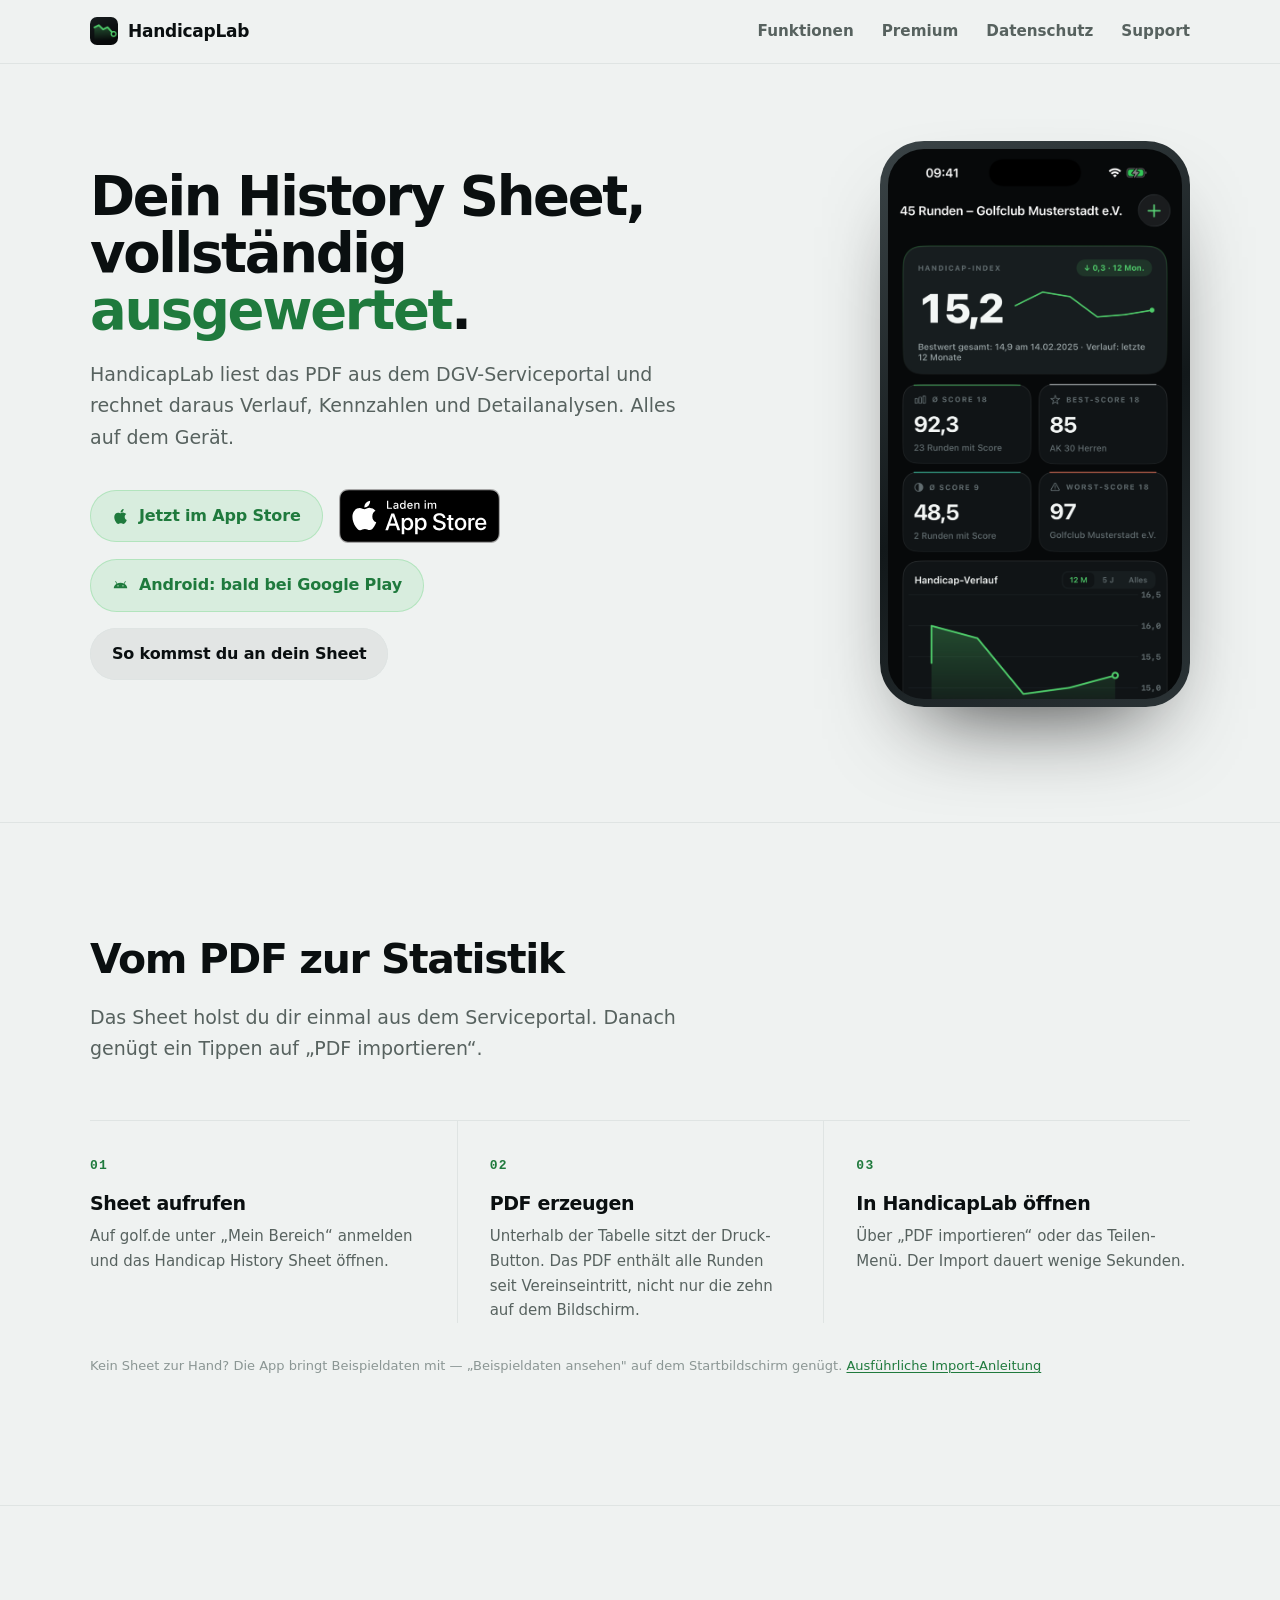
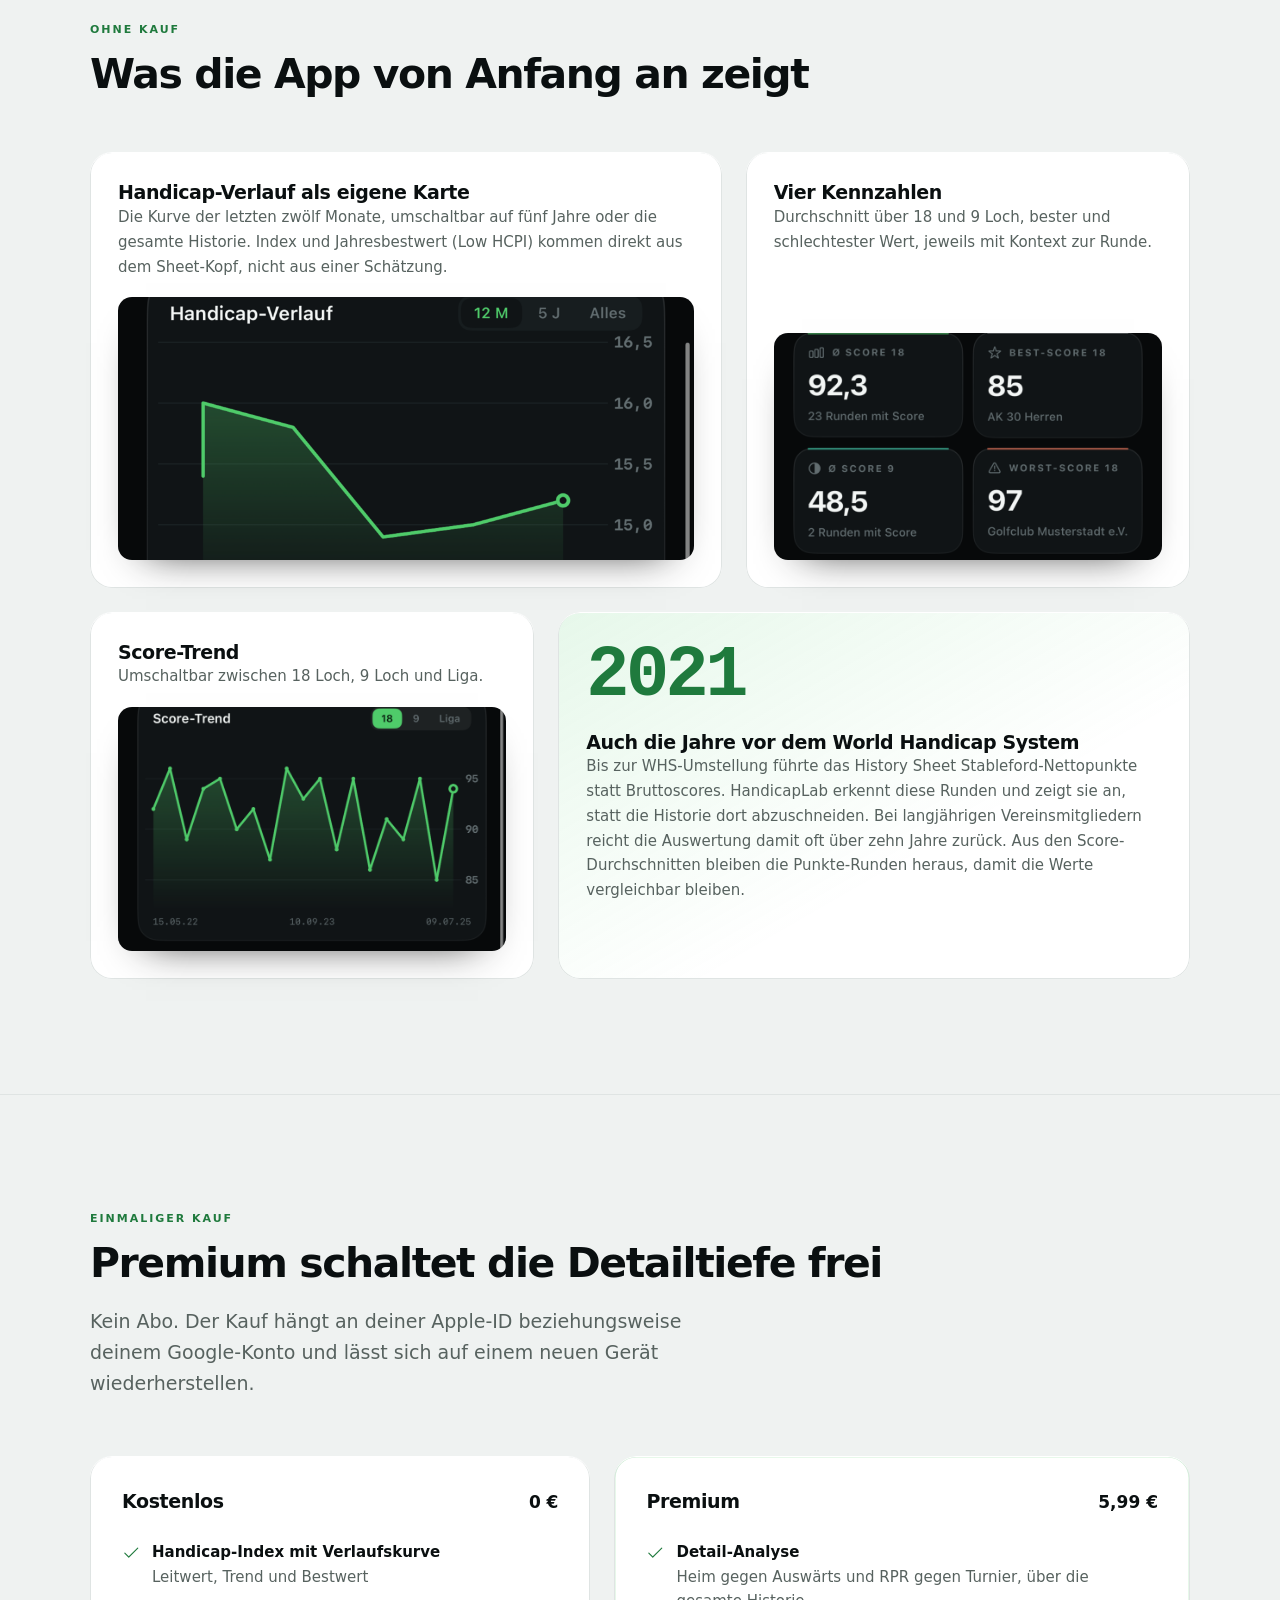
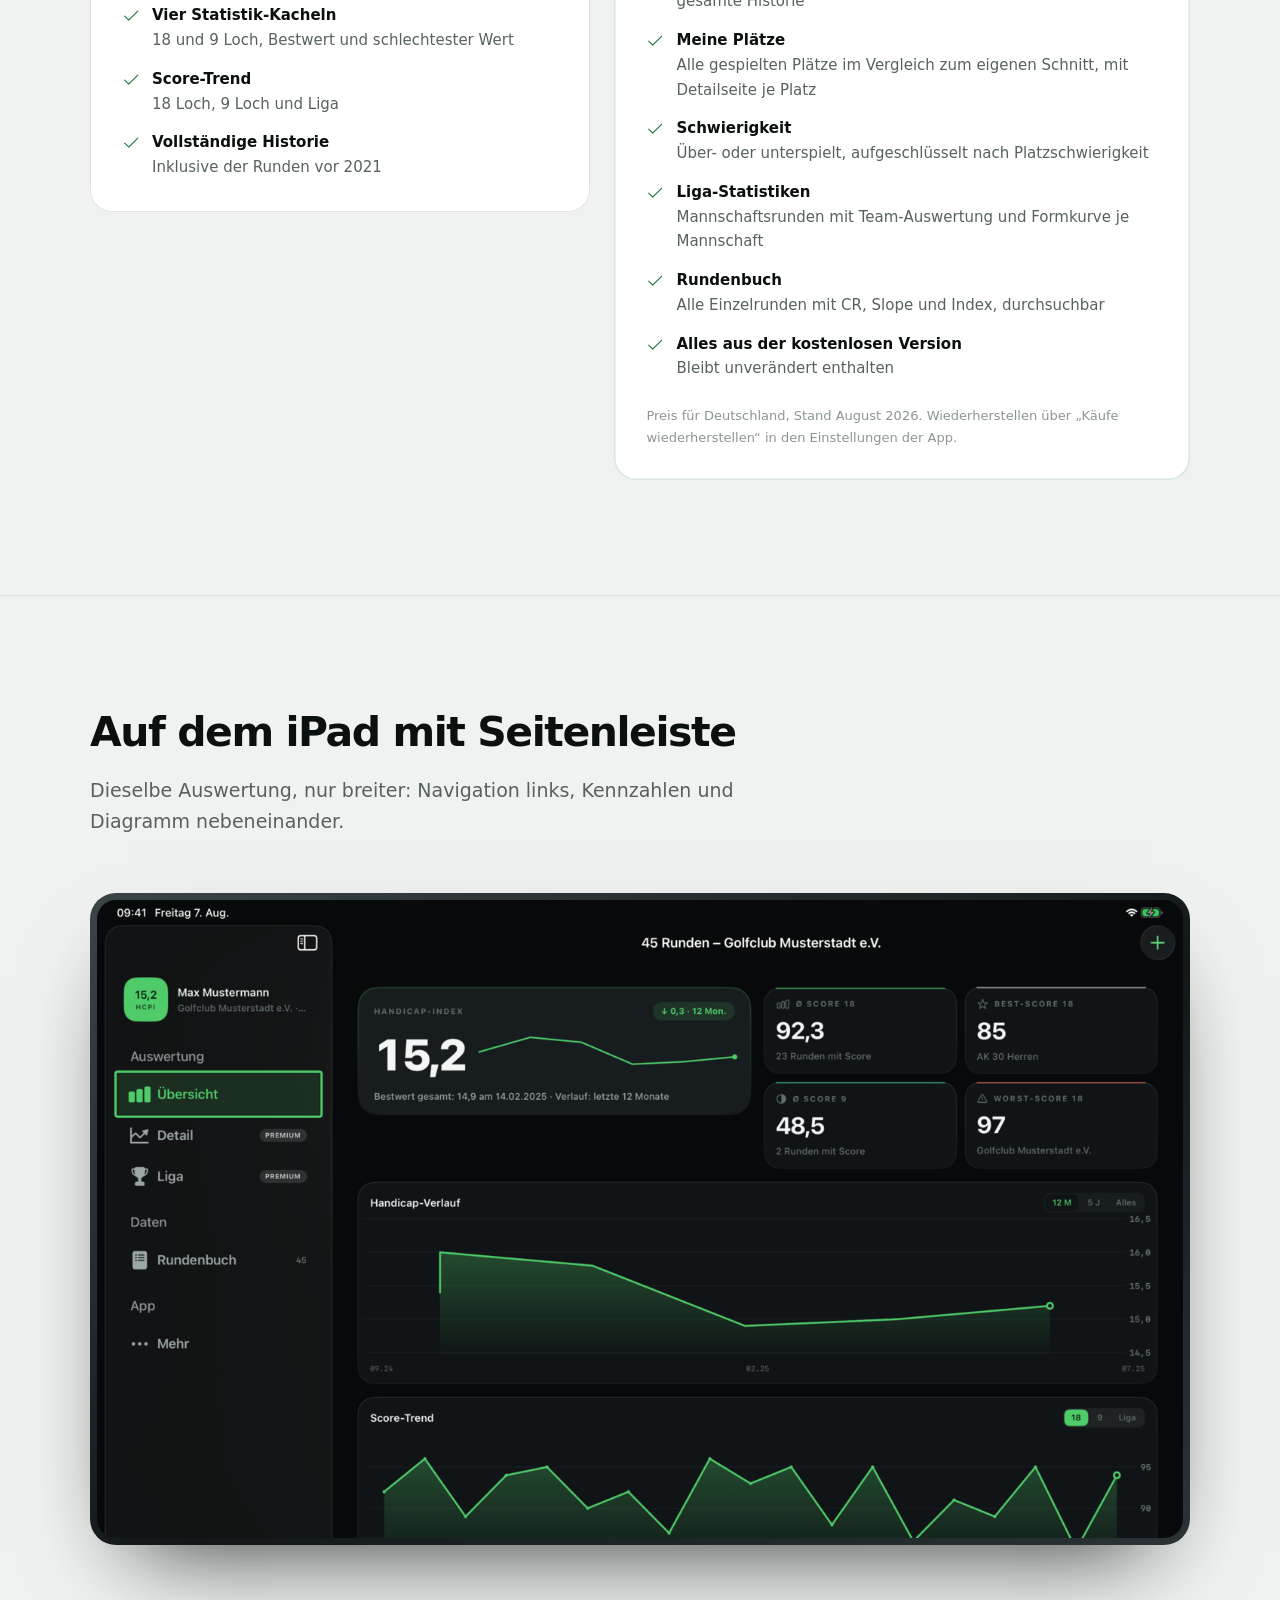
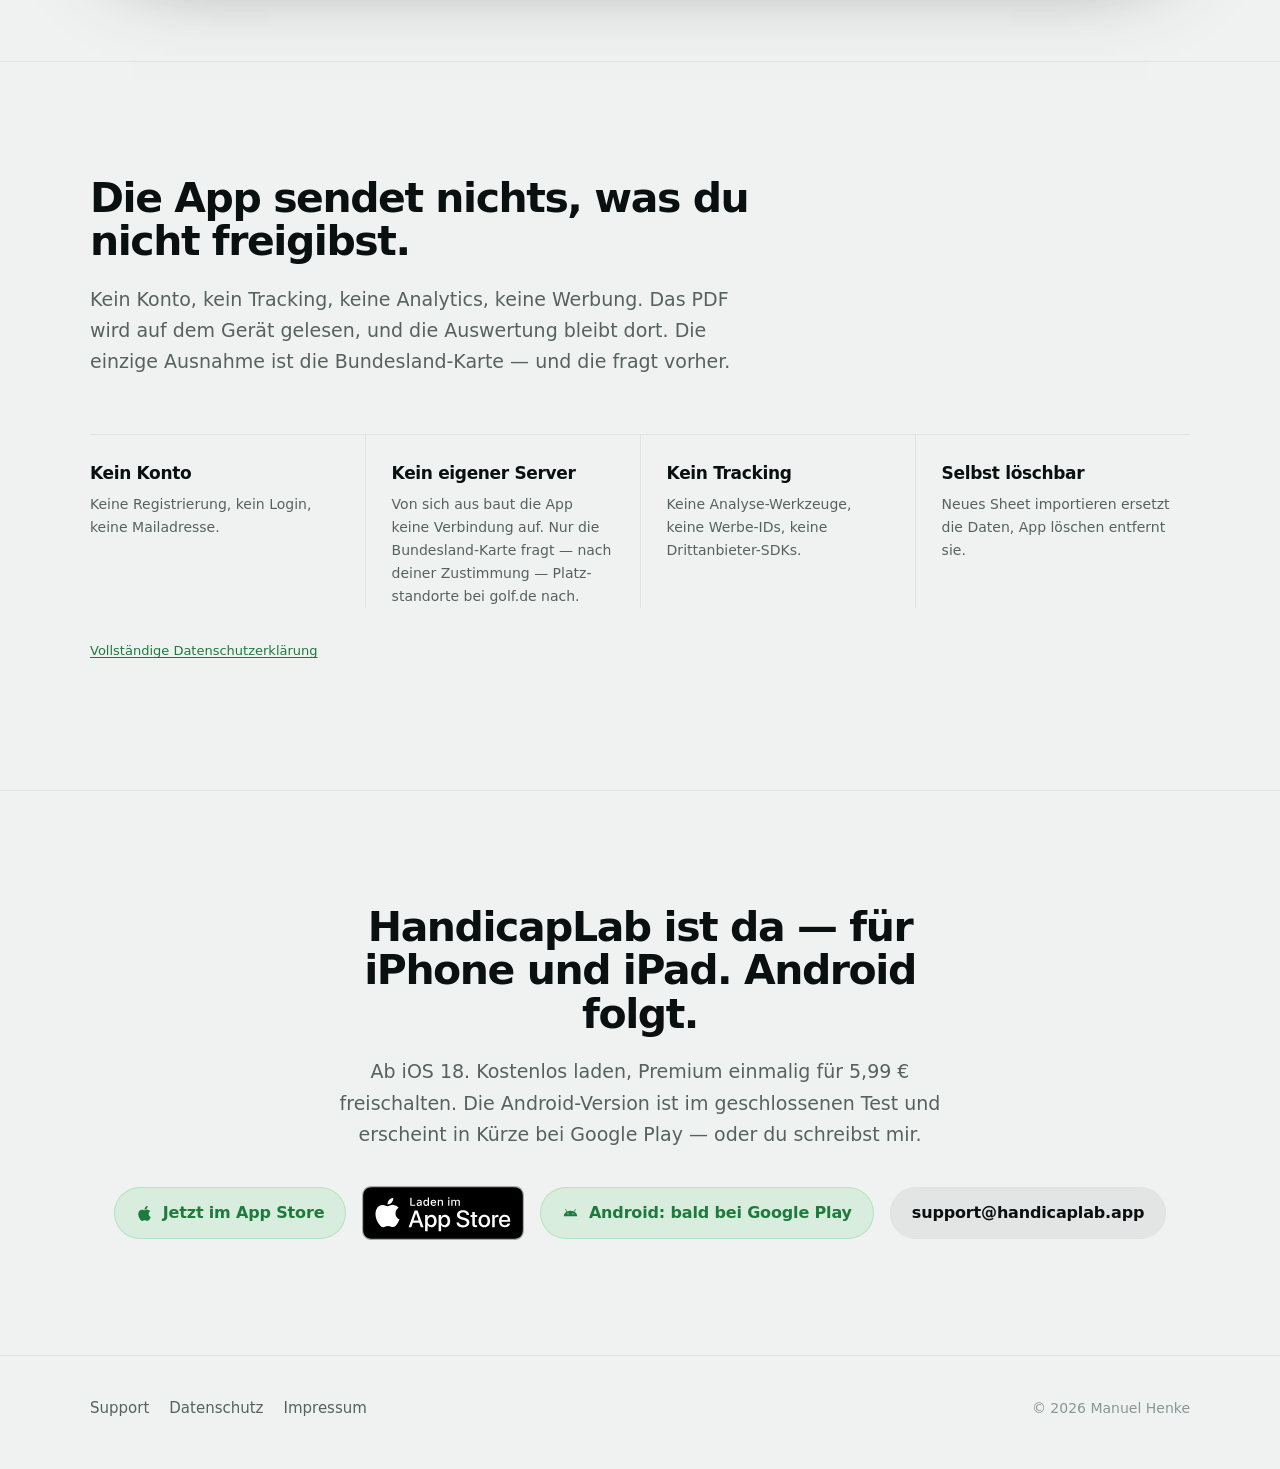
==== commit f1971102: "feat: Android auf Startseite, Datenschutz und Support ergaenzen - Startseite: Meta-/OG-Beschreibung " ====
--- a/index.html
+++ b/index.html
@@ -4,14 +4,14 @@
 <meta charset="utf-8">
 <meta name="viewport" content="width=device-width,initial-scale=1">
 <title>HandicapLab — Golf-Handicap im Überblick</title>
-<meta name="description" content="HandicapLab liest dein DGV Handicap History Sheet aus und rechnet daraus deine Statistik: Handicap-Index, Verlaufskurve, Score-Trends und Rundenbuch. Ausgewertet wird offline auf iPhone und iPad.">
+<meta name="description" content="HandicapLab liest dein DGV Handicap History Sheet aus und rechnet daraus deine Statistik: Handicap-Index, Verlaufskurve, Score-Trends und Rundenbuch. Ausgewertet wird offline auf iPhone, iPad und Android.">
 <link rel="canonical" href="https://handicaplab.app/">
 <link rel="icon" href="assets/img/icon-512.png" type="image/png">
 <link rel="apple-touch-icon" href="assets/img/icon-180.png">
 <meta property="og:type" content="website">
 <meta property="og:site_name" content="HandicapLab">
 <meta property="og:title" content="HandicapLab — Golf-Handicap im Überblick">
-<meta property="og:description" content="Dein DGV Handicap History Sheet, offline ausgewertet auf iPhone und iPad.">
+<meta property="og:description" content="Dein DGV Handicap History Sheet, offline ausgewertet auf iPhone, iPad und Android.">
 <meta property="og:url" content="https://handicaplab.app/">
 <meta property="og:image" content="https://handicaplab.app/assets/img/ipad-uebersicht.png">
 <meta property="og:locale" content="de_DE">
@@ -48,6 +48,10 @@
             Jetzt im App&nbsp;Store
           </span>
           <a class="store-badge" href="https://apps.apple.com/de/app/handicaplab/id6797008248"><img src="assets/img/app-store-badge-de.svg" alt="Laden im App Store" width="162" height="54"></a>
+          <span class="status">
+            <svg viewBox="0 0 24 24" fill="currentColor" aria-hidden="true"><path d="M17.6 9.5l1.9-3.3-.9-.5-1.9 3.3C15.4 8.4 13.7 8 12 8s-3.4.4-4.7 1L5.4 5.7l-.9.5 1.9 3.3C4 11 2.5 13.3 2.5 16h19c0-2.7-1.5-5-3.9-6.5zM8.5 13.5a1 1 0 1 1 0-2 1 1 0 0 1 0 2zm7 0a1 1 0 1 1 0-2 1 1 0 0 1 0 2z"/></svg>
+            Android: bald bei Google&nbsp;Play
+          </span>
           <a class="btn btn-ghost" href="./support.html">So kommst du an dein Sheet</a>
         </div>
       </div>
@@ -148,8 +152,8 @@
       <div class="rv">
         <span class="eyebrow">Einmaliger Kauf</span>
         <h2>Premium schaltet die Detailtiefe frei</h2>
-        <p class="lede">Kein Abo. Der Kauf hängt an deiner Apple-ID und lässt sich auf einem
-          neuen Gerät wiederherstellen.</p>
+        <p class="lede">Kein Abo. Der Kauf hängt an deiner Apple-ID beziehungsweise deinem
+          Google-Konto und lässt sich auf einem neuen Gerät wiederherstellen.</p>
       </div>
       <div class="plans">
 
@@ -228,14 +232,18 @@
   <section class="close">
     <div class="shell">
       <div class="rv">
-        <h2>HandicapLab ist da — für iPhone und iPad.</h2>
-        <p class="lede">Ab iOS 18. Kostenlos laden, Premium einmalig für 5,99 € freischalten — oder du schreibst mir.</p>
+        <h2>HandicapLab ist da — für iPhone und iPad. Android folgt.</h2>
+        <p class="lede">Ab iOS 18. Kostenlos laden, Premium einmalig für 5,99 € freischalten. Die Android-Version ist im geschlossenen Test und erscheint in Kürze bei Google Play — oder du schreibst mir.</p>
         <div class="hero-actions">
           <span class="status">
             <svg viewBox="0 0 384 512" fill="currentColor" aria-hidden="true"><path d="M318.7 268.7c-.2-36.7 16.4-64.4 50-84.8-18.8-26.9-47.2-41.7-84.7-44.6-35.5-2.8-74.3 20.7-88.5 20.7-15 0-49.4-19.7-76.4-19.7C63.3 141.2 4 184.8 4 273.5q0 39.3 14.4 81.2c12.8 36.7 59 126.7 107.2 125.2 25.2-.6 43-17.9 75.8-17.9 31.8 0 48.3 17.9 76.4 17.9 48.6-.7 90.4-82.5 102.6-119.3-65.2-30.7-61.7-90-61.7-91.9zm-56.6-164.2c27.3-32.4 24.8-61.9 24-72.5-24.1 1.4-52 16.4-67.9 34.9-17.5 19.8-27.8 44.3-25.6 71.9 26.1 2 49.9-11.4 69.5-34.3z"/></svg>
             Jetzt im App&nbsp;Store
           </span>
           <a class="store-badge" href="https://apps.apple.com/de/app/handicaplab/id6797008248"><img src="assets/img/app-store-badge-de.svg" alt="Laden im App Store" width="162" height="54"></a>
+          <span class="status">
+            <svg viewBox="0 0 24 24" fill="currentColor" aria-hidden="true"><path d="M17.6 9.5l1.9-3.3-.9-.5-1.9 3.3C15.4 8.4 13.7 8 12 8s-3.4.4-4.7 1L5.4 5.7l-.9.5 1.9 3.3C4 11 2.5 13.3 2.5 16h19c0-2.7-1.5-5-3.9-6.5zM8.5 13.5a1 1 0 1 1 0-2 1 1 0 0 1 0 2zm7 0a1 1 0 1 1 0-2 1 1 0 0 1 0 2z"/></svg>
+            Android: bald bei Google&nbsp;Play
+          </span>
           <a class="btn btn-ghost" href="mailto:support@handicaplab.app?subject=HandicapLab">support@handicaplab.app</a>
         </div>
       </div>
